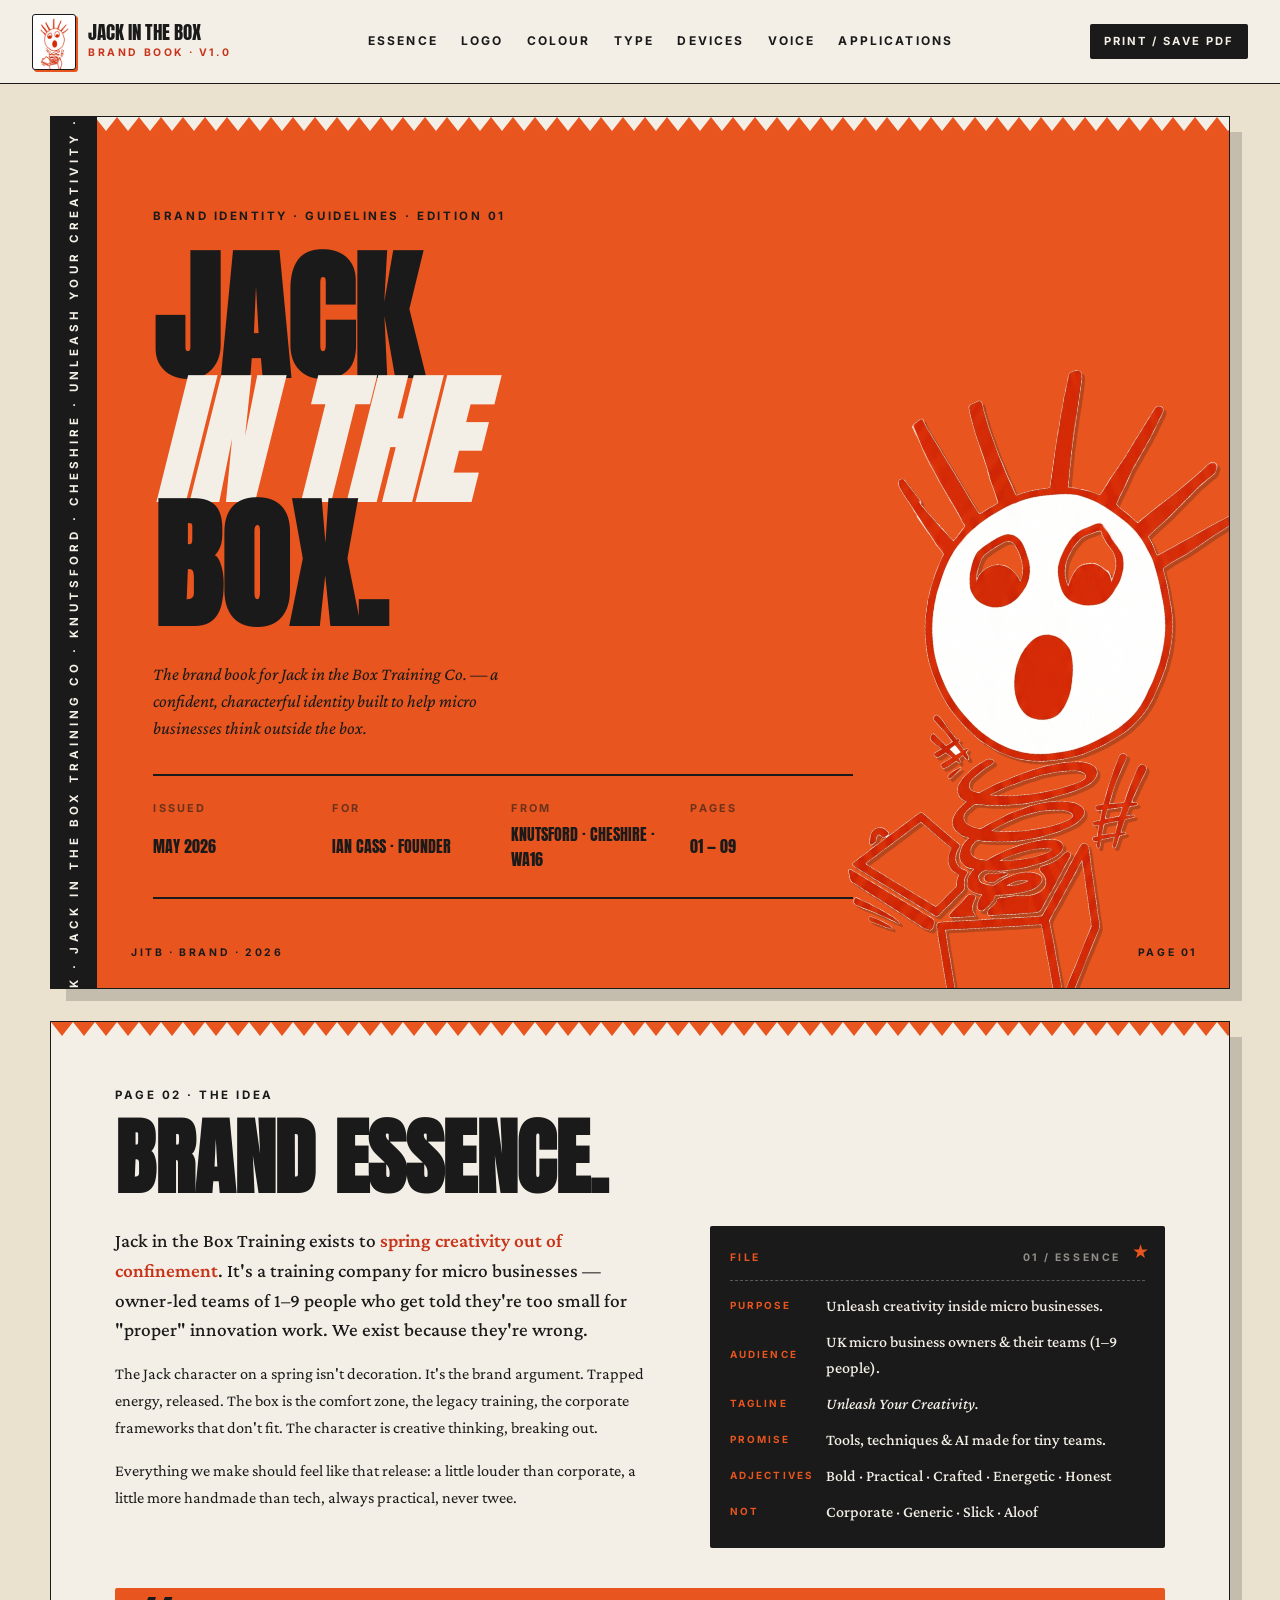
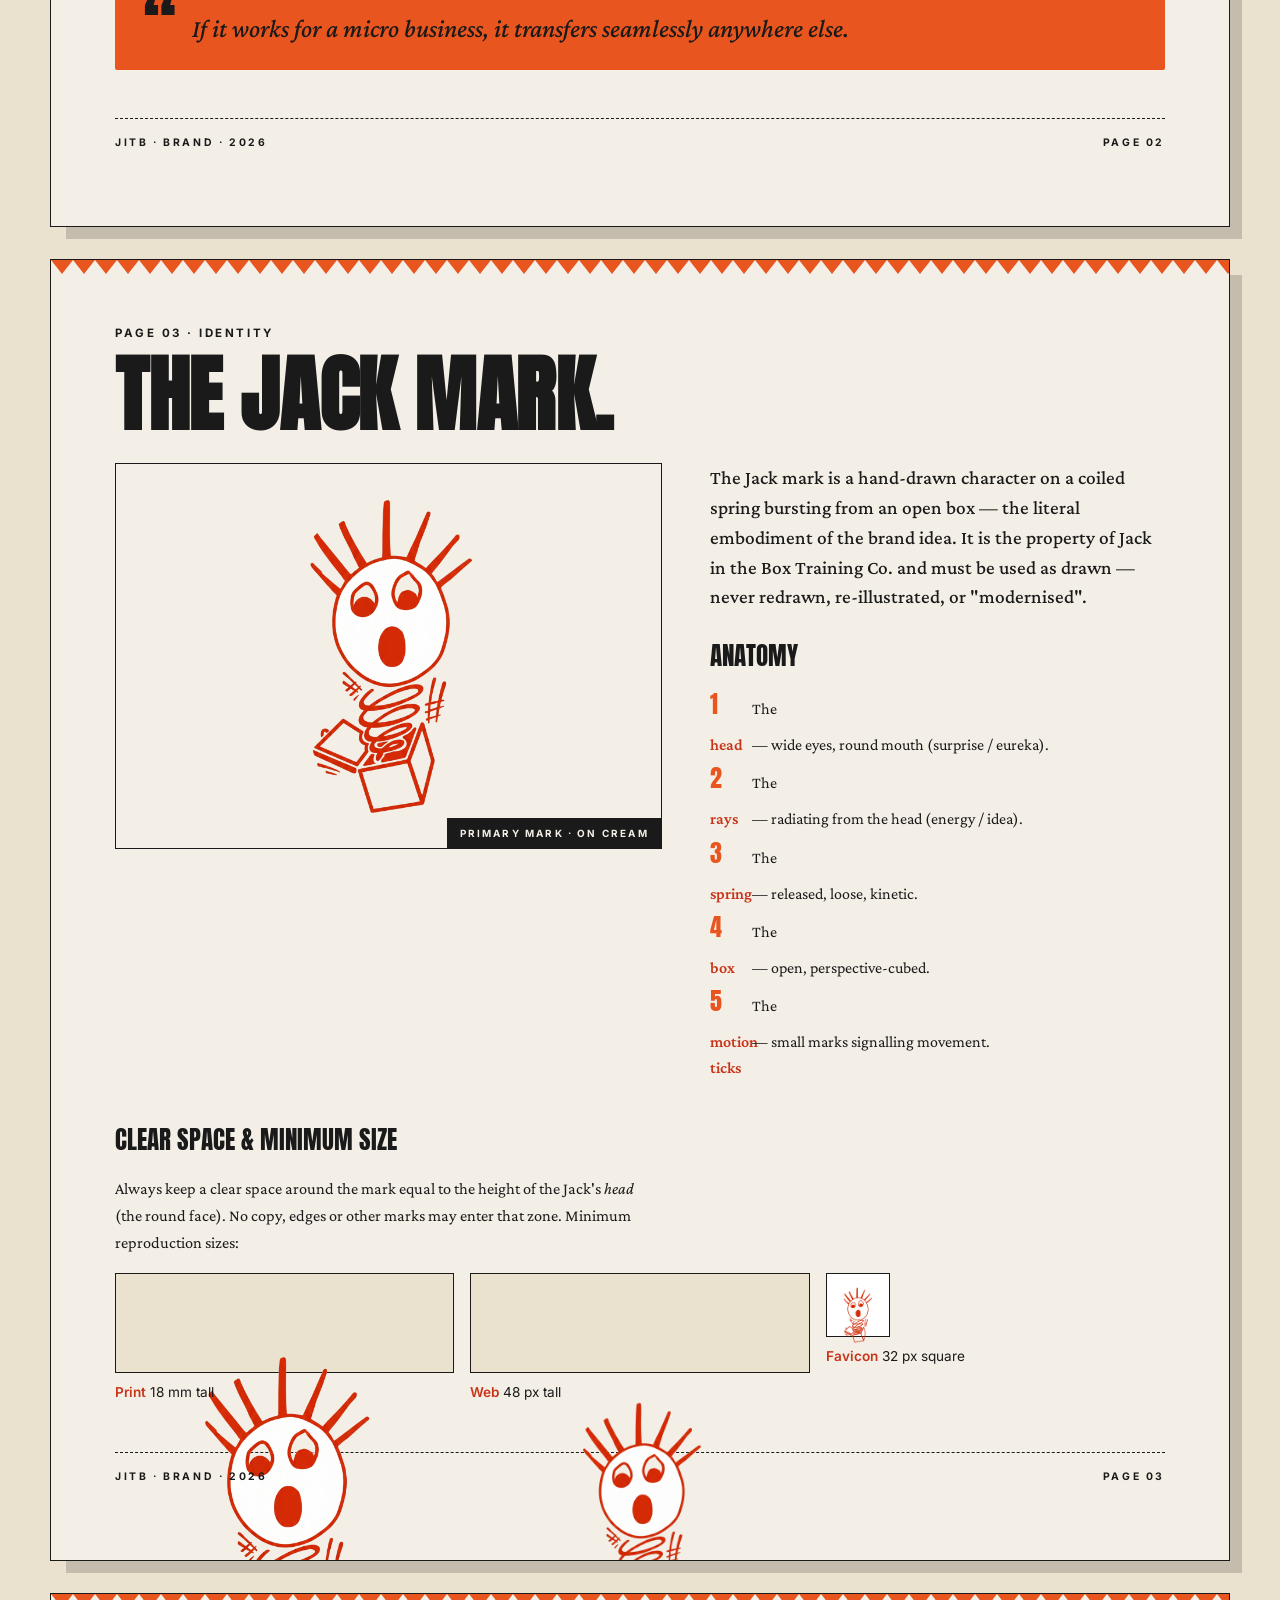
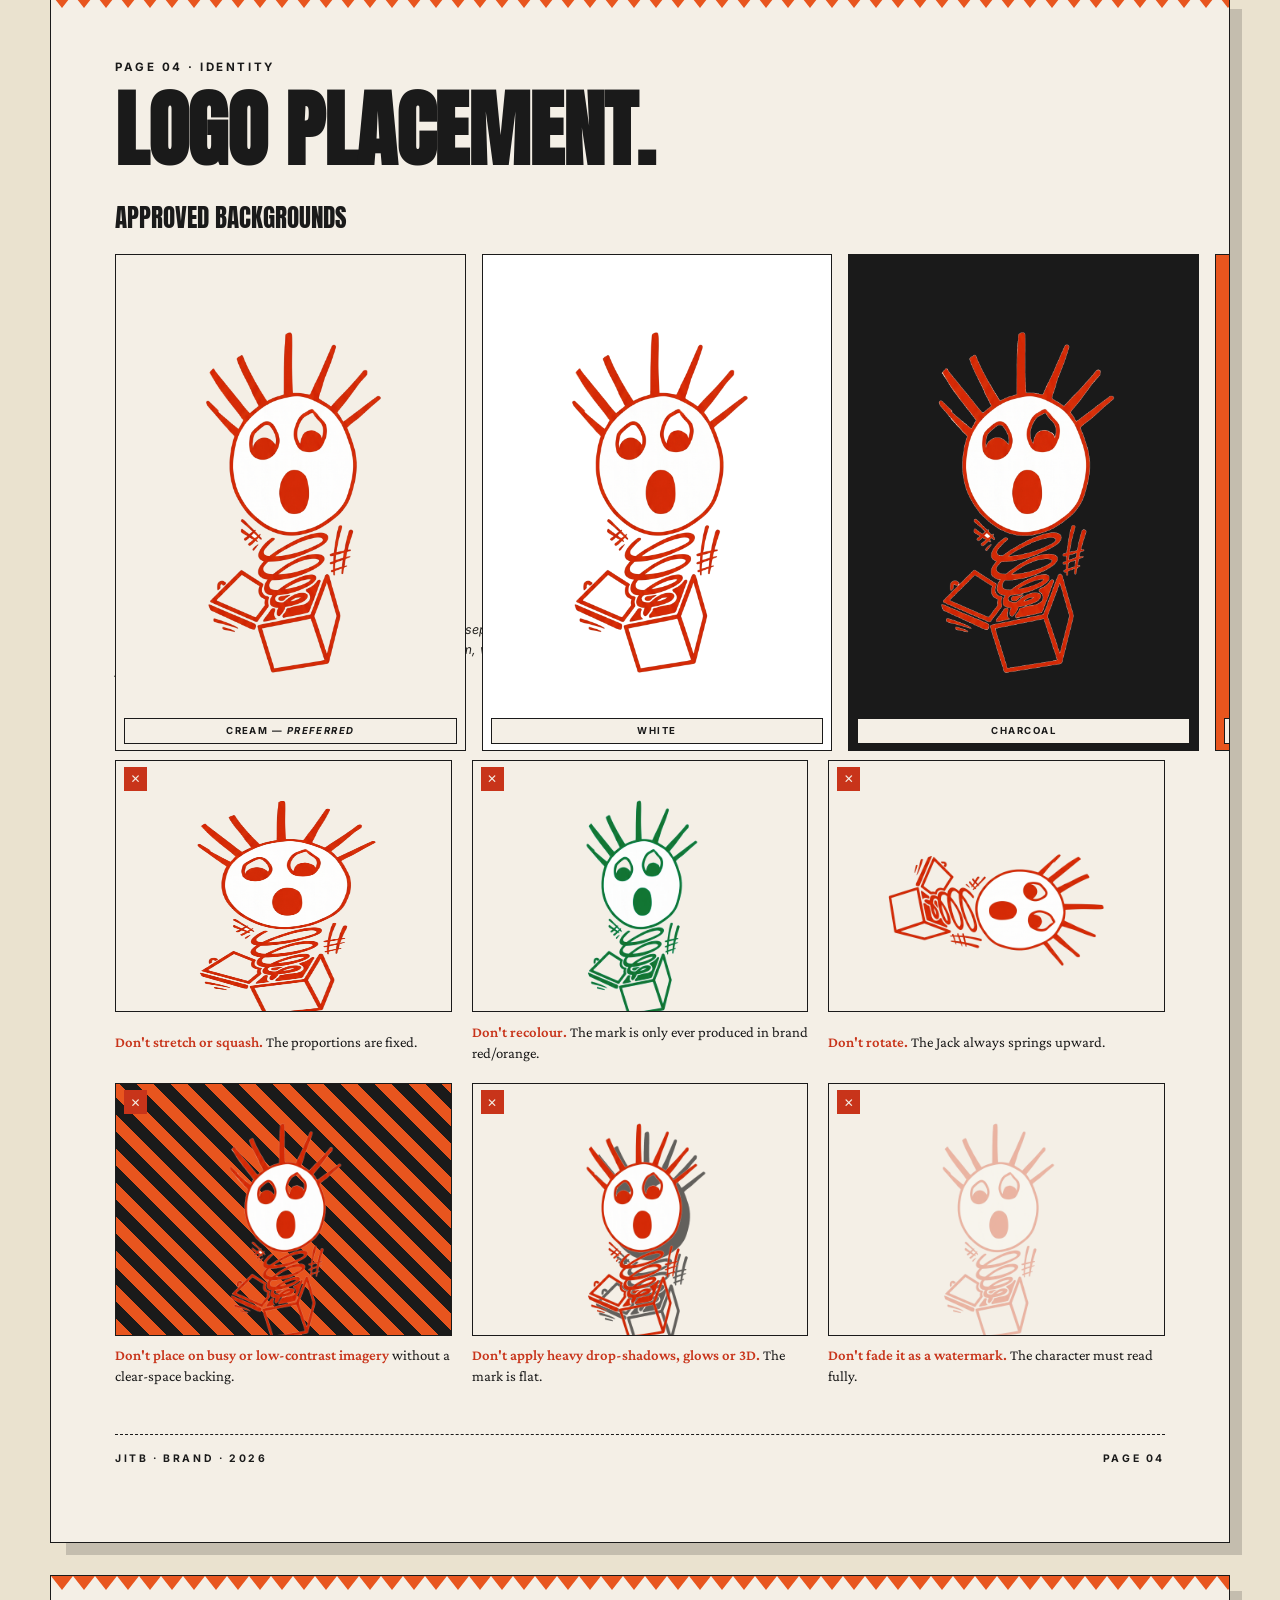
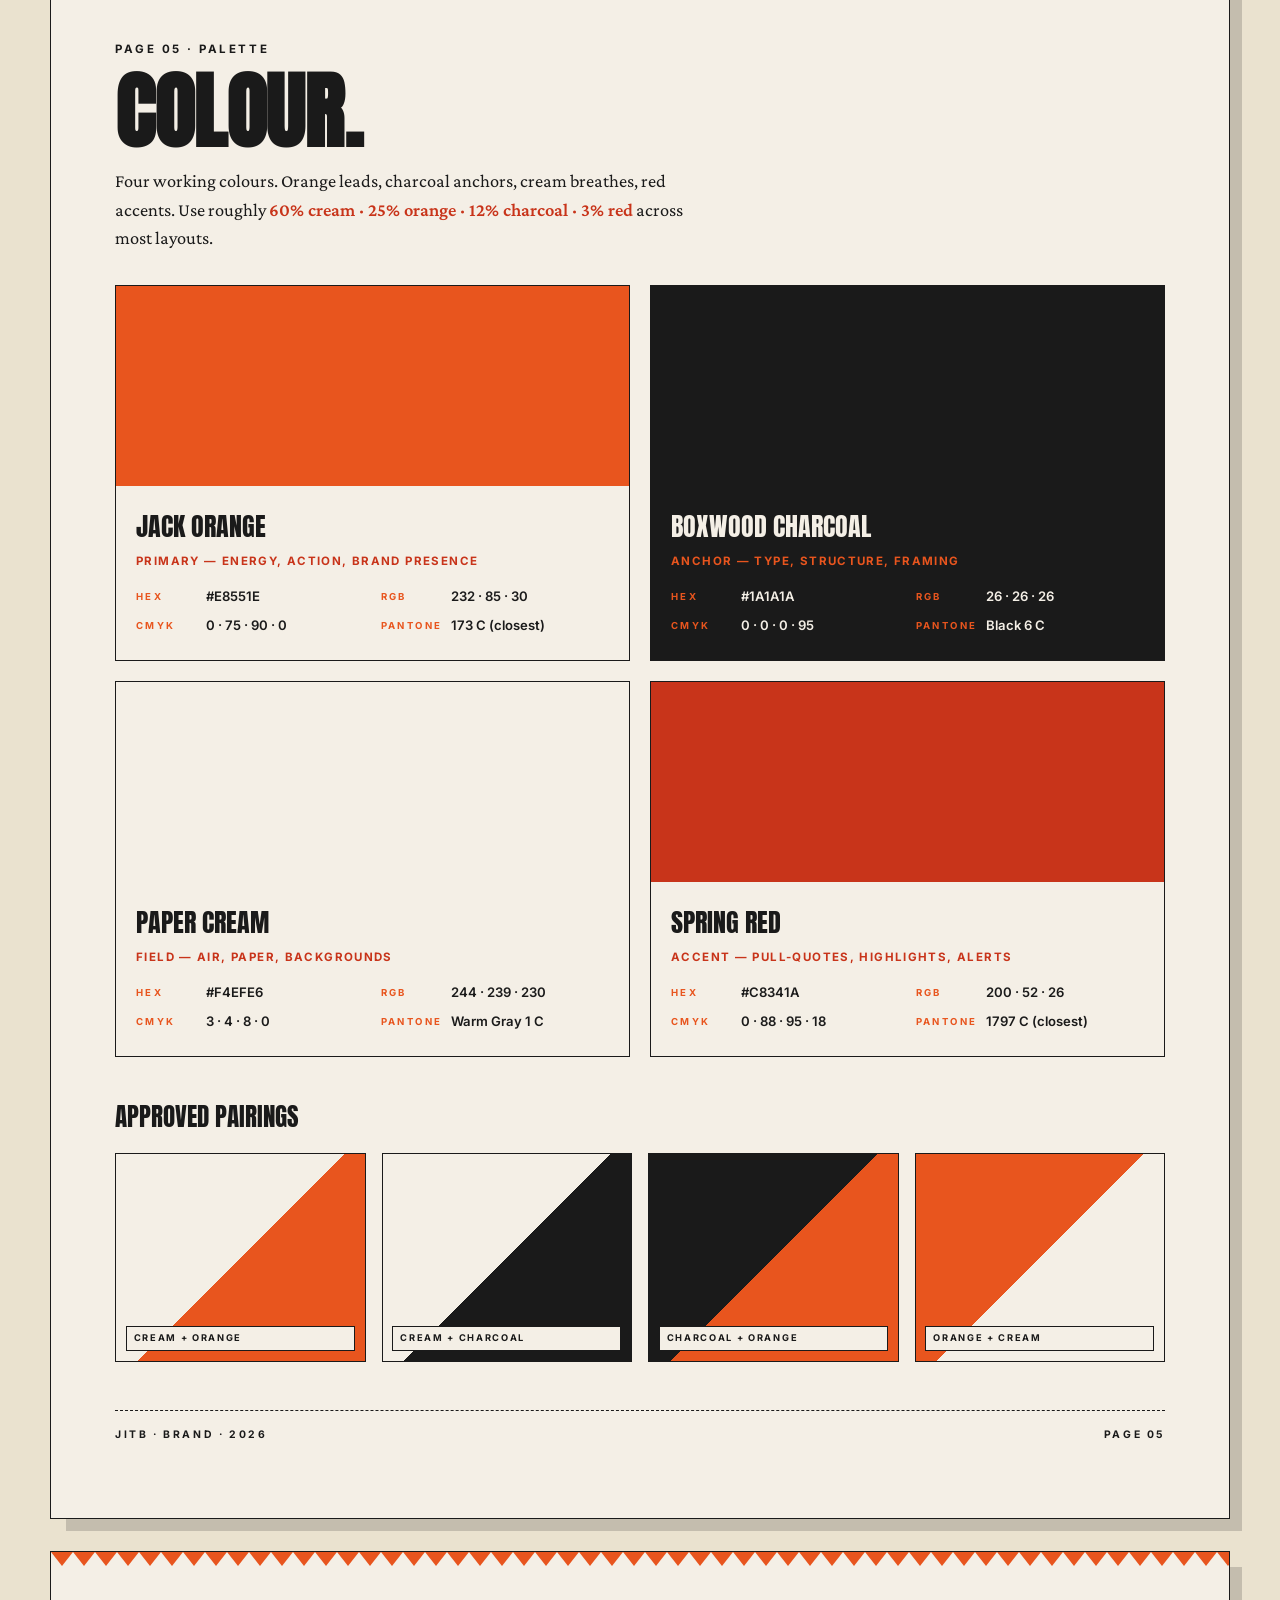
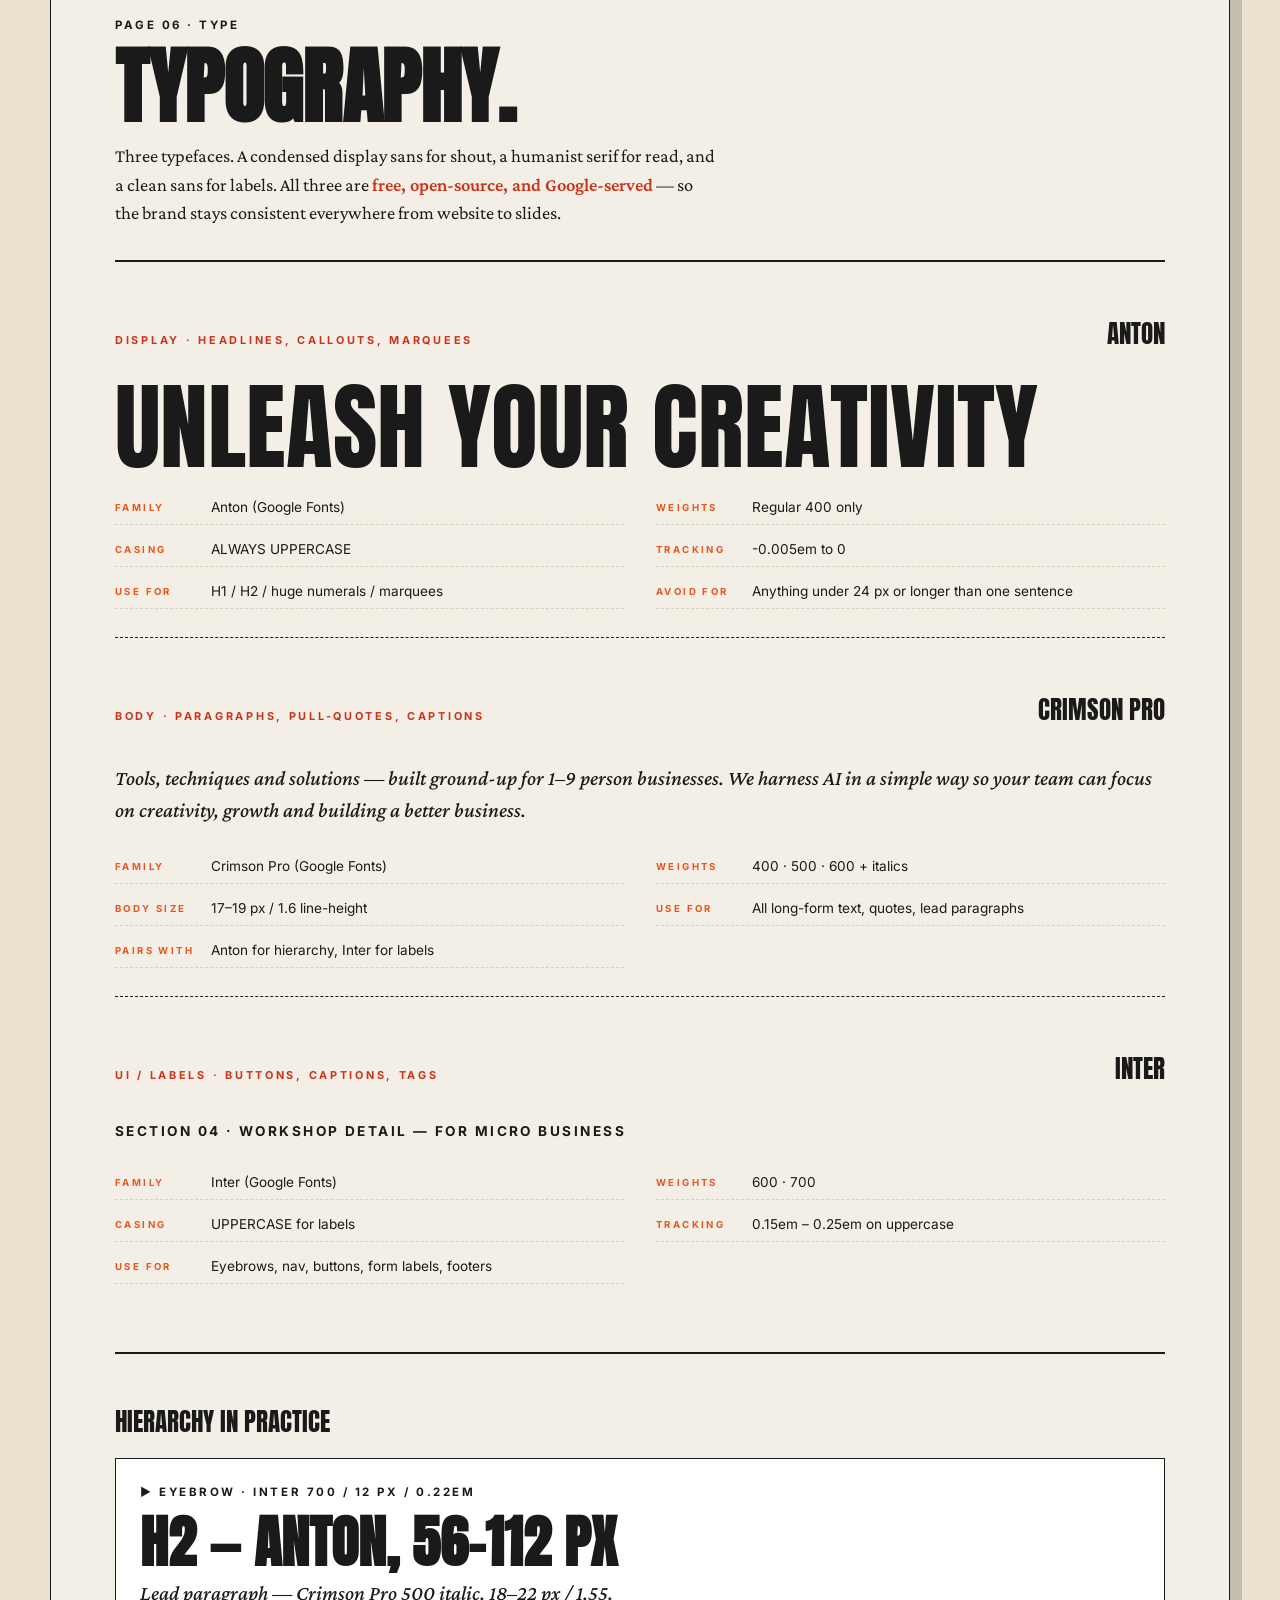
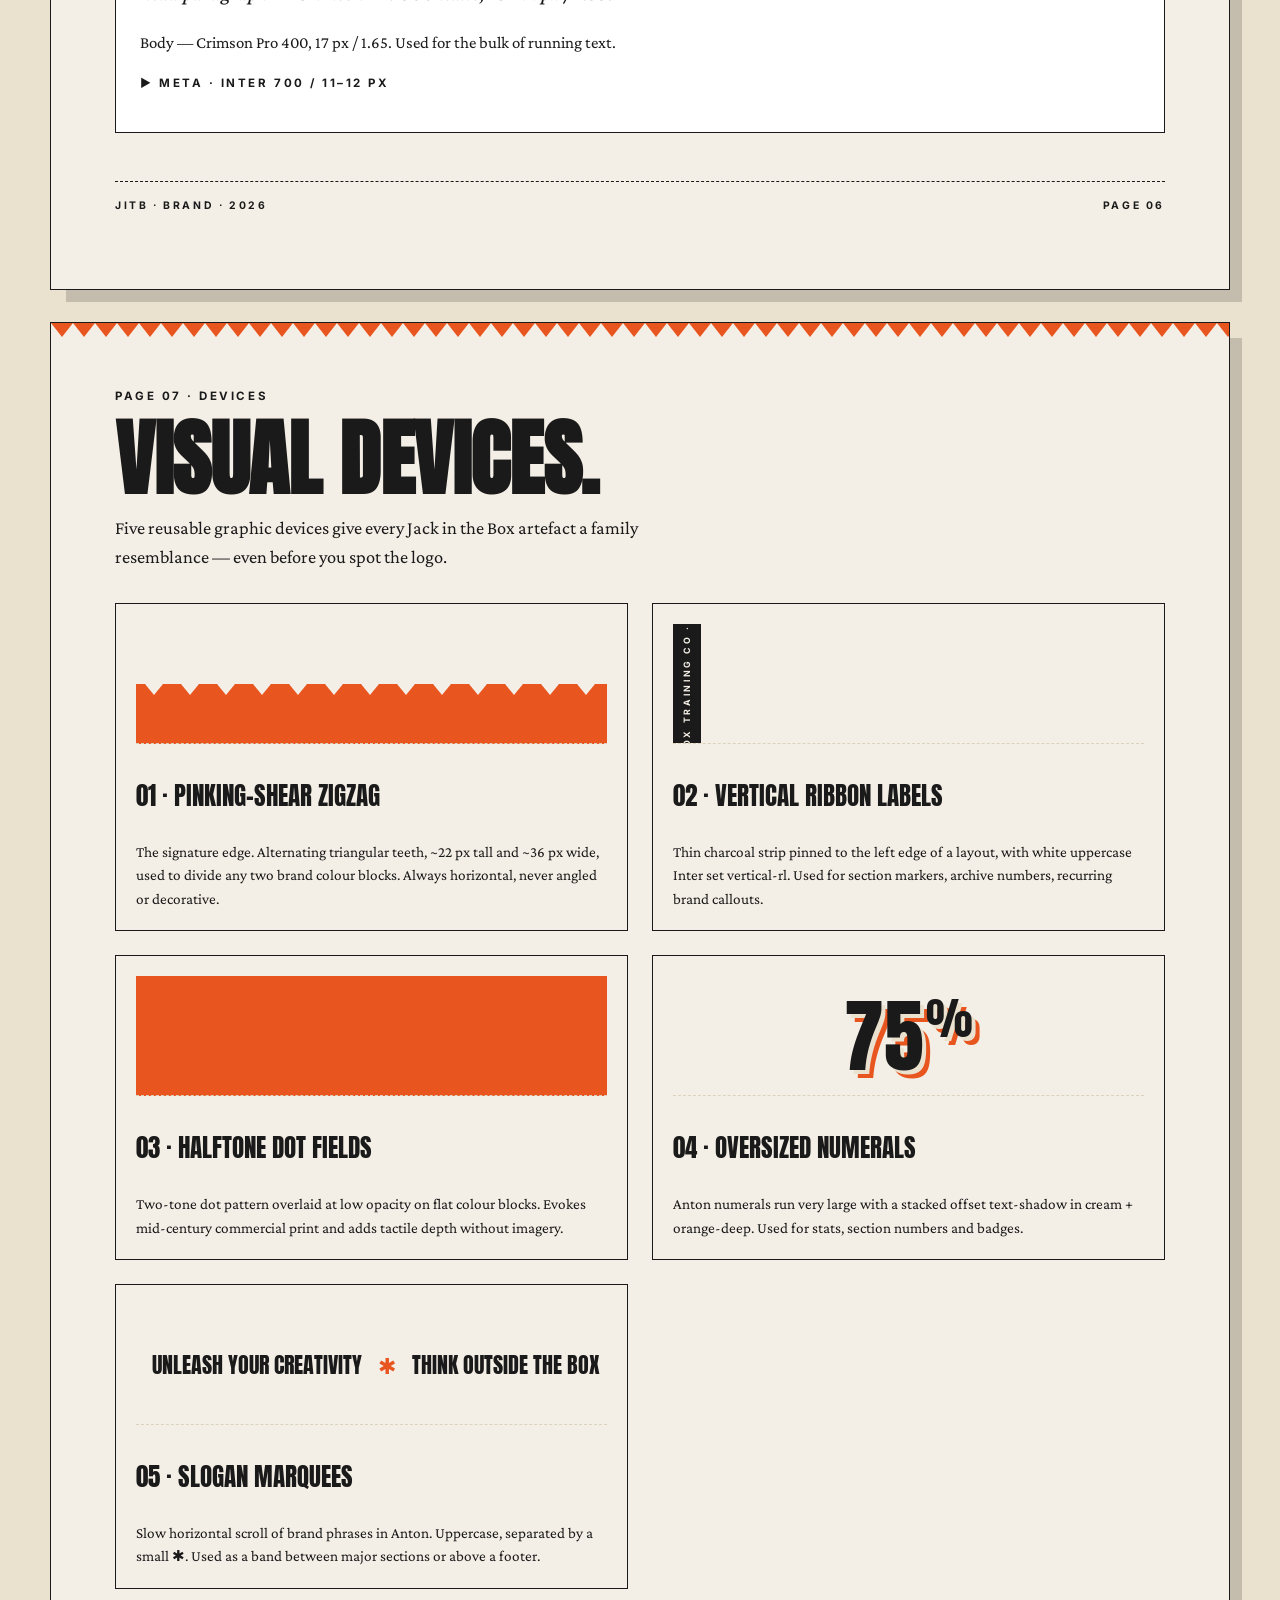
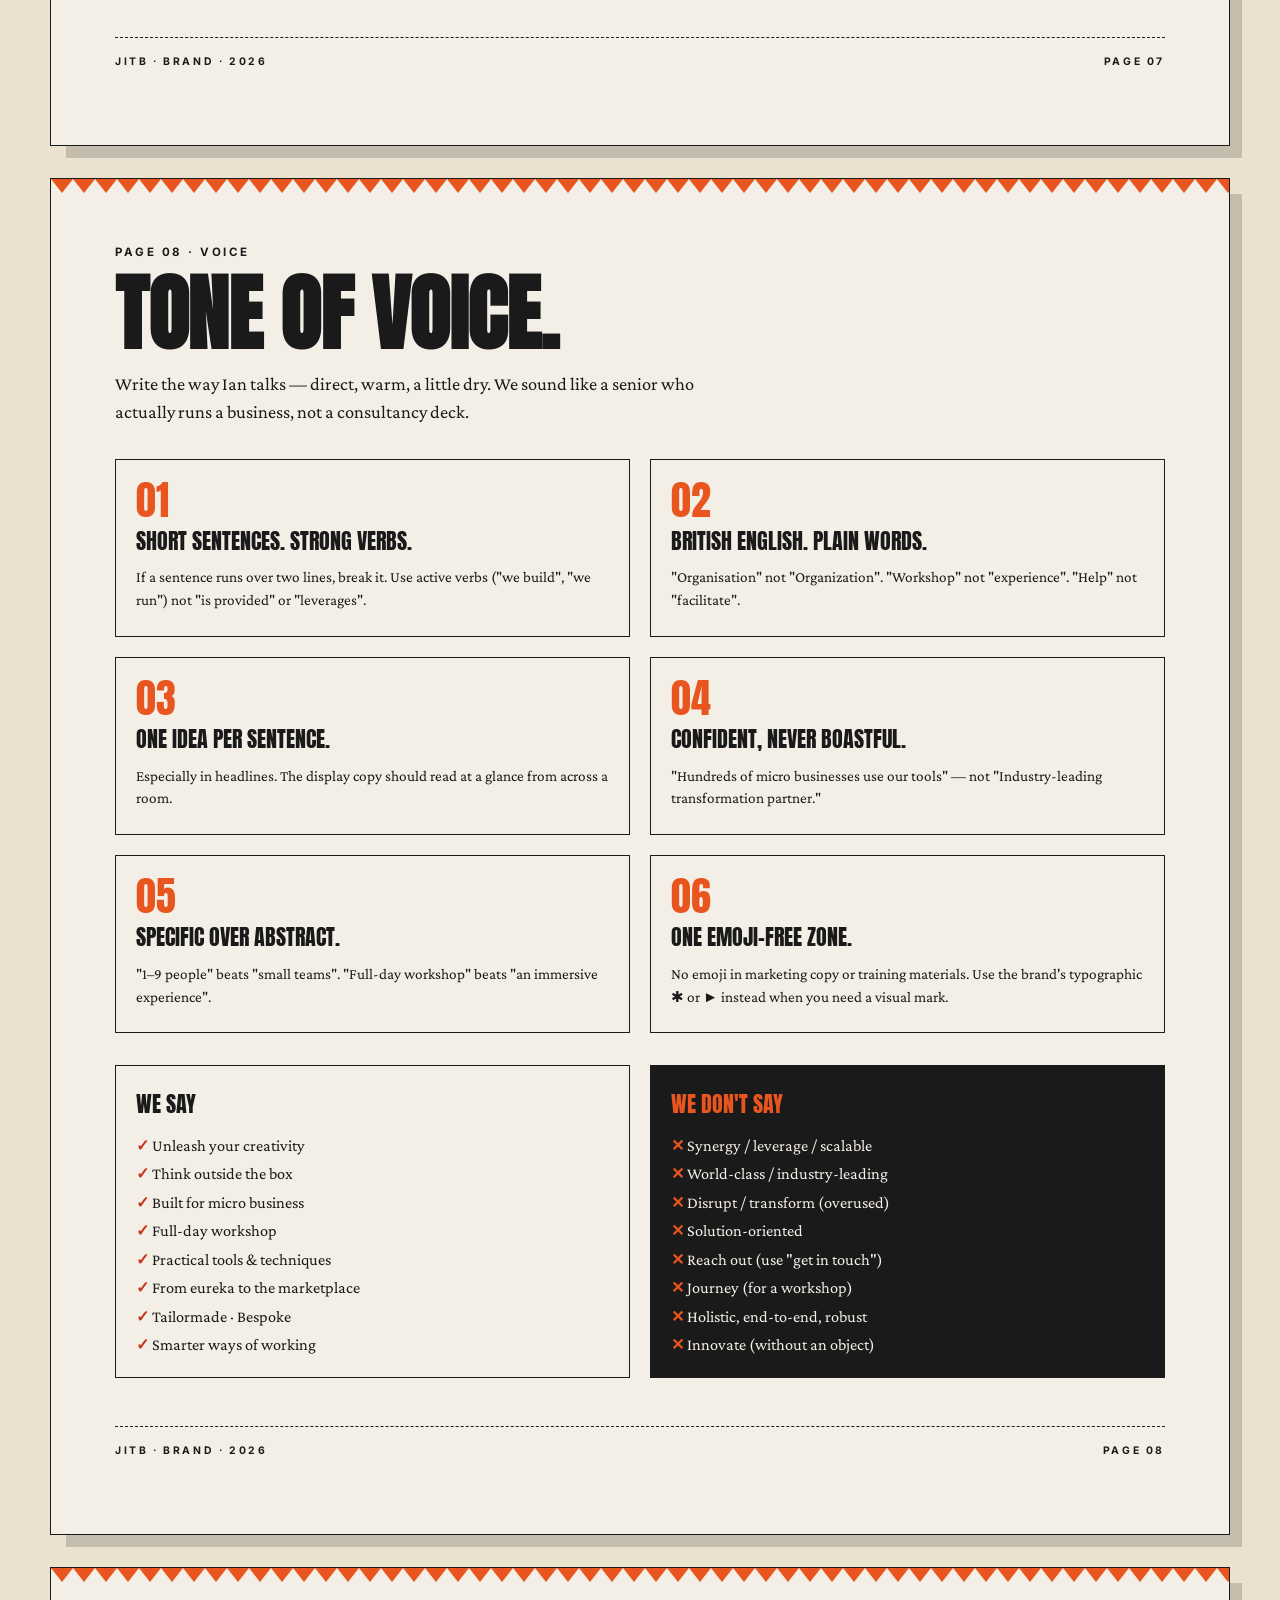
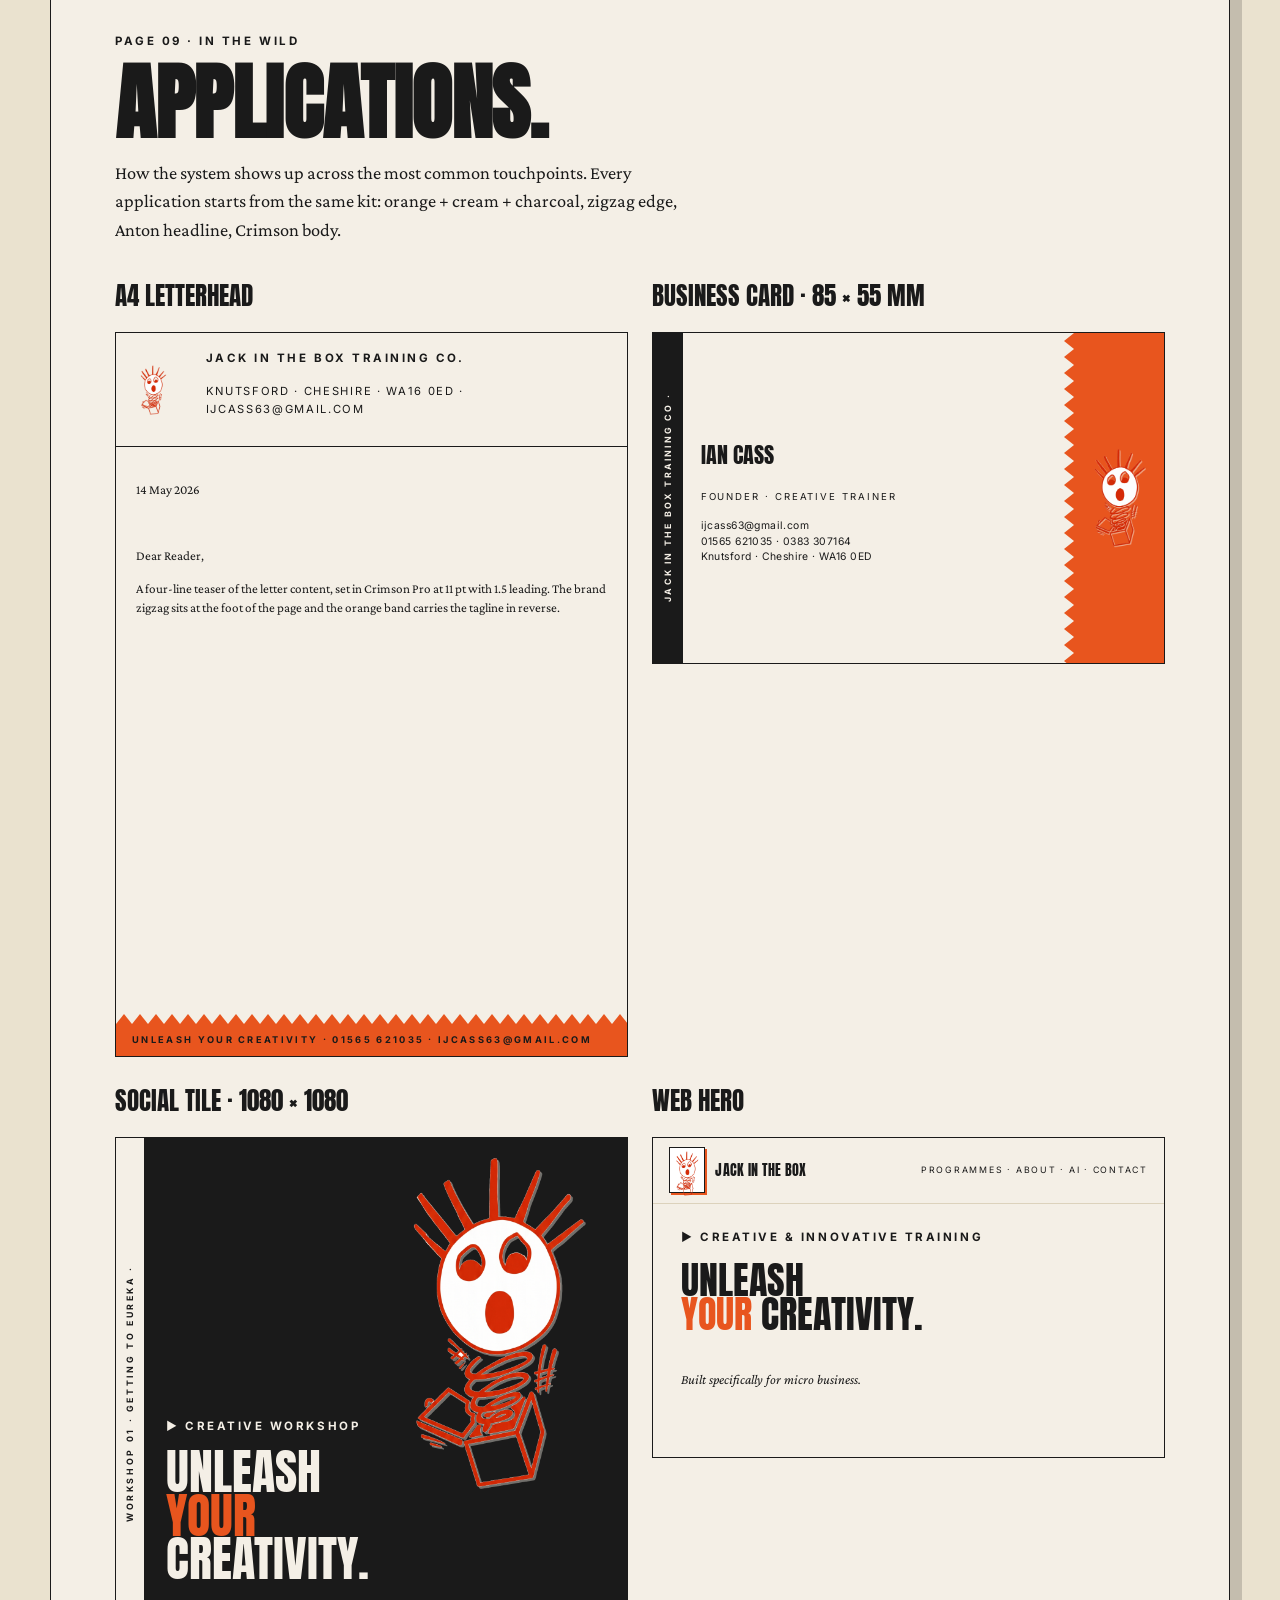
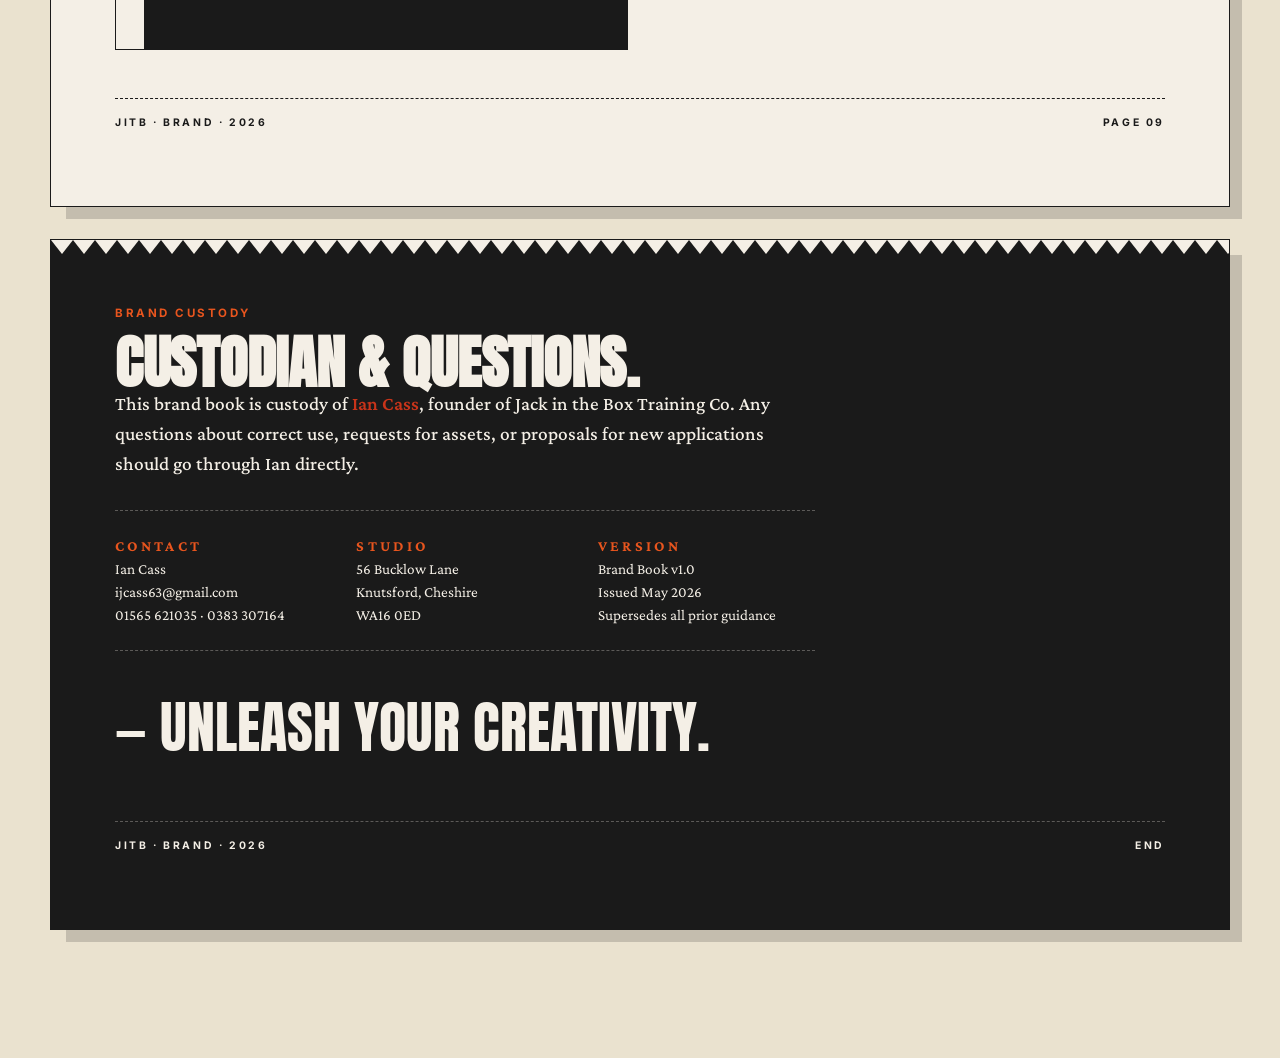
==== brand-book.html @ 30f013cd "Second push Bill's changes" ====
<!doctype html>
<html lang="en">
<head>
  <meta charset="utf-8" />
  <meta name="viewport" content="width=device-width, initial-scale=1" />
  <title>Jack in the Box Training Co — Brand Book</title>
  <meta name="description" content="The brand book for Jack in the Box Training Co. — identity, logo, colour, typography, voice and application." />

  <link rel="icon" type="image/png" href="logo.png" />
  <link rel="preconnect" href="https://fonts.googleapis.com" />
  <link rel="preconnect" href="https://fonts.gstatic.com" crossorigin />
  <link href="https://fonts.googleapis.com/css2?family=Anton&family=Crimson+Pro:ital,wght@0,400;0,500;0,600;1,400&family=Inter:wght@400;500;600;700&display=swap" rel="stylesheet" />

  <link rel="stylesheet" href="brand-book.css" />
</head>
<body>

<header class="bb-topbar">
  <a class="bb-topbar__brand" href="index.html" aria-label="Back to site">
    <span class="bb-topbar__mark"><img src="logo.png" alt="" /></span>
    <span>
      <span class="bb-topbar__line">Jack in the Box</span>
      <span class="bb-topbar__sub">Brand Book · v1.0</span>
    </span>
  </a>
  <nav class="bb-topbar__nav" aria-label="Sections">
    <a href="#essence">Essence</a>
    <a href="#logo">Logo</a>
    <a href="#colour">Colour</a>
    <a href="#type">Type</a>
    <a href="#devices">Devices</a>
    <a href="#voice">Voice</a>
    <a href="#apps">Applications</a>
  </nav>
  <button type="button" class="bb-topbar__print" onclick="window.print()">Print / Save PDF</button>
</header>

<main class="bb">

  <!-- ============================================================
       COVER
  ============================================================ -->
  <section class="bb-page bb-cover">
    <div class="bb-cover__ribbon" aria-hidden="true"><span>Brand Book · Jack in the Box Training Co · Knutsford · Cheshire · Unleash Your Creativity ·</span></div>

    <div class="bb-cover__inner">
      <p class="bb-eyebrow">Brand Identity · Guidelines · Edition 01</p>
      <h1 class="bb-display bb-display--mega">
        <span>Jack</span>
        <span class="ink-orange">In&nbsp;The</span>
        <span>Box.</span>
      </h1>
      <p class="bb-cover__sub">
        The brand book for Jack in the Box Training Co. —
        a confident, characterful identity built to help micro businesses think outside the box.
      </p>

      <ul class="bb-cover__facts">
        <li><span>Issued</span><strong>May 2026</strong></li>
        <li><span>For</span><strong>Ian Cass · Founder</strong></li>
        <li><span>From</span><strong>Knutsford · Cheshire · WA16</strong></li>
        <li><span>Pages</span><strong>01 — 09</strong></li>
      </ul>

      <div class="bb-cover__art" aria-hidden="true">
        <img src="logo.png" alt="" />
      </div>
    </div>

    <p class="bb-cover__footer">
      <span>JITB · BRAND · 2026</span>
      <span>Page 01</span>
    </p>
  </section>


  <!-- ============================================================
       1. BRAND ESSENCE
  ============================================================ -->
  <section class="bb-page" id="essence">
    <header class="bb-page__head">
      <p class="bb-eyebrow">Page 02 · The Idea</p>
      <h2 class="bb-display bb-display--xl">Brand essence.</h2>
    </header>

    <div class="bb-grid bb-grid--2">
      <div>
        <p class="bb-lede">
          Jack in the Box Training exists to <strong>spring creativity out of confinement</strong>.
          It's a training company for micro businesses — owner-led teams of 1–9 people who get told
          they're too small for "proper" innovation work. We exist because they're wrong.
        </p>

        <p class="bb-body">
          The Jack character on a spring isn't decoration. It's the brand argument. Trapped energy,
          released. The box is the comfort zone, the legacy training, the corporate frameworks that
          don't fit. The character is creative thinking, breaking out.
        </p>

        <p class="bb-body">
          Everything we make should feel like that release: a little louder than corporate, a little
          more handmade than tech, always practical, never twee.
        </p>
      </div>

      <aside class="bb-card">
        <header><span>FILE</span><span>01 / Essence</span></header>
        <dl class="bb-dl">
          <div><dt>Purpose</dt><dd>Unleash creativity inside micro businesses.</dd></div>
          <div><dt>Audience</dt><dd>UK micro business owners &amp; their teams (1–9 people).</dd></div>
          <div><dt>Tagline</dt><dd><em>Unleash Your Creativity.</em></dd></div>
          <div><dt>Promise</dt><dd>Tools, techniques &amp; AI made for tiny teams.</dd></div>
          <div><dt>Adjectives</dt><dd>Bold · Practical · Crafted · Energetic · Honest</dd></div>
          <div><dt>Not</dt><dd>Corporate · Generic · Slick · Aloof</dd></div>
        </dl>
      </aside>
    </div>

    <div class="bb-quotebar">
      <span class="bb-quotebar__mark">“</span>
      <p>If it works for a micro business, it transfers seamlessly anywhere else.</p>
    </div>

    <p class="bb-page__footer"><span>JITB · BRAND · 2026</span><span>Page 02</span></p>
  </section>


  <!-- ============================================================
       2. LOGO — anatomy
  ============================================================ -->
  <section class="bb-page" id="logo">
    <header class="bb-page__head">
      <p class="bb-eyebrow">Page 03 · Identity</p>
      <h2 class="bb-display bb-display--xl">The Jack mark.</h2>
    </header>

    <div class="bb-grid bb-grid--2">
      <figure class="bb-logo-frame bb-logo-frame--cream">
        <img src="logo.png" alt="Jack in the Box primary mark" />
        <figcaption>Primary mark · on cream</figcaption>
      </figure>

      <div>
        <p class="bb-lede">
          The Jack mark is a hand-drawn character on a coiled spring bursting from an open box —
          the literal embodiment of the brand idea. It is the property of Jack in the Box Training Co.
          and must be used as drawn — never redrawn, re-illustrated, or "modernised".
        </p>

        <h3 class="bb-h3">Anatomy</h3>
        <ol class="bb-anatomy">
          <li><span>1</span> The <strong>head</strong> — wide eyes, round mouth (surprise / eureka).</li>
          <li><span>2</span> The <strong>rays</strong> — radiating from the head (energy / idea).</li>
          <li><span>3</span> The <strong>spring</strong> — released, loose, kinetic.</li>
          <li><span>4</span> The <strong>box</strong> — open, perspective-cubed.</li>
          <li><span>5</span> The <strong>motion ticks</strong> — small marks signalling movement.</li>
        </ol>
      </div>
    </div>

    <div class="bb-clearspace">
      <h3 class="bb-h3">Clear space &amp; minimum size</h3>
      <p class="bb-body">
        Always keep a clear space around the mark equal to the height of the Jack's <em>head</em>
        (the round face). No copy, edges or other marks may enter that zone.
        Minimum reproduction sizes:
      </p>
      <ul class="bb-sizes">
        <li><div class="bb-sizes__sample bb-sizes__sample--print"><img src="logo.png" alt="" /></div><span><strong>Print</strong> 18&nbsp;mm tall</span></li>
        <li><div class="bb-sizes__sample bb-sizes__sample--web"><img src="logo.png" alt="" /></div><span><strong>Web</strong> 48&nbsp;px tall</span></li>
        <li><div class="bb-sizes__sample bb-sizes__sample--badge"><img src="logo.png" alt="" /></div><span><strong>Favicon</strong> 32&nbsp;px square</span></li>
      </ul>
    </div>

    <p class="bb-page__footer"><span>JITB · BRAND · 2026</span><span>Page 03</span></p>
  </section>


  <!-- ============================================================
       3. LOGO — backgrounds + do/don't
  ============================================================ -->
  <section class="bb-page" id="logo-do">
    <header class="bb-page__head">
      <p class="bb-eyebrow">Page 04 · Identity</p>
      <h2 class="bb-display bb-display--xl">Logo placement.</h2>
    </header>

    <h3 class="bb-h3">Approved backgrounds</h3>
    <ul class="bb-bg-grid">
      <li class="bb-bg-tile" style="--bg:var(--cream)"><img src="logo.png" alt=""><span>Cream — <em>preferred</em></span></li>
      <li class="bb-bg-tile" style="--bg:var(--white)"><img src="logo.png" alt=""><span>White</span></li>
      <li class="bb-bg-tile" style="--bg:var(--charcoal)"><img src="logo.png" alt=""><span>Charcoal</span></li>
      <li class="bb-bg-tile" style="--bg:var(--orange)"><img src="logo.png" alt=""><span>Orange — use sparingly*</span></li>
    </ul>
    <p class="bb-footnote">
      * On orange backgrounds the head's white fill provides separation, but contrast on the rays
      and spring is reduced. Prefer cream, white or charcoal for primary placements.
    </p>

    <h3 class="bb-h3">Do not</h3>
    <ul class="bb-dont-grid">
      <li class="bb-dont">
        <div class="bb-dont__sample"><img src="logo.png" alt="" style="transform: scaleX(1.6)"></div>
        <p><strong>Don't stretch or squash.</strong> The proportions are fixed.</p>
      </li>
      <li class="bb-dont">
        <div class="bb-dont__sample"><img src="logo.png" alt="" style="filter:hue-rotate(140deg) saturate(.8)"></div>
        <p><strong>Don't recolour.</strong> The mark is only ever produced in brand red/orange.</p>
      </li>
      <li class="bb-dont">
        <div class="bb-dont__sample"><img src="logo.png" alt="" style="transform: rotate(90deg)"></div>
        <p><strong>Don't rotate.</strong> The Jack always springs upward.</p>
      </li>
      <li class="bb-dont">
        <div class="bb-dont__sample bb-dont__sample--busy"><img src="logo.png" alt=""></div>
        <p><strong>Don't place on busy or low-contrast imagery</strong> without a clear-space backing.</p>
      </li>
      <li class="bb-dont">
        <div class="bb-dont__sample"><img src="logo.png" alt="" style="filter:drop-shadow(8px 8px 0 rgba(0,0,0,.6))"></div>
        <p><strong>Don't apply heavy drop-shadows, glows or 3D.</strong> The mark is flat.</p>
      </li>
      <li class="bb-dont">
        <div class="bb-dont__sample"><img src="logo.png" alt="" style="opacity:.3"></div>
        <p><strong>Don't fade it as a watermark.</strong> The character must read fully.</p>
      </li>
    </ul>

    <p class="bb-page__footer"><span>JITB · BRAND · 2026</span><span>Page 04</span></p>
  </section>


  <!-- ============================================================
       4. COLOUR
  ============================================================ -->
  <section class="bb-page" id="colour">
    <header class="bb-page__head">
      <p class="bb-eyebrow">Page 05 · Palette</p>
      <h2 class="bb-display bb-display--xl">Colour.</h2>
      <p class="bb-page__intro">
        Four working colours. Orange leads, charcoal anchors, cream breathes, red accents.
        Use roughly <strong>60% cream · 25% orange · 12% charcoal · 3% red</strong> across most layouts.
      </p>
    </header>

    <ul class="bb-swatches">
      <li class="bb-swatch" style="--c:#E8551E">
        <div class="bb-swatch__chip"></div>
        <div class="bb-swatch__meta">
          <h3>Jack Orange</h3>
          <p class="bb-swatch__role">Primary — energy, action, brand presence</p>
          <dl>
            <div><dt>HEX</dt><dd>#E8551E</dd></div>
            <div><dt>RGB</dt><dd>232 · 85 · 30</dd></div>
            <div><dt>CMYK</dt><dd>0 · 75 · 90 · 0</dd></div>
            <div><dt>Pantone</dt><dd>173 C (closest)</dd></div>
          </dl>
        </div>
      </li>

      <li class="bb-swatch" style="--c:#1A1A1A">
        <div class="bb-swatch__chip"></div>
        <div class="bb-swatch__meta bb-swatch__meta--dark">
          <h3>Boxwood Charcoal</h3>
          <p class="bb-swatch__role">Anchor — type, structure, framing</p>
          <dl>
            <div><dt>HEX</dt><dd>#1A1A1A</dd></div>
            <div><dt>RGB</dt><dd>26 · 26 · 26</dd></div>
            <div><dt>CMYK</dt><dd>0 · 0 · 0 · 95</dd></div>
            <div><dt>Pantone</dt><dd>Black 6 C</dd></div>
          </dl>
        </div>
      </li>

      <li class="bb-swatch" style="--c:#F4EFE6">
        <div class="bb-swatch__chip"></div>
        <div class="bb-swatch__meta">
          <h3>Paper Cream</h3>
          <p class="bb-swatch__role">Field — air, paper, backgrounds</p>
          <dl>
            <div><dt>HEX</dt><dd>#F4EFE6</dd></div>
            <div><dt>RGB</dt><dd>244 · 239 · 230</dd></div>
            <div><dt>CMYK</dt><dd>3 · 4 · 8 · 0</dd></div>
            <div><dt>Pantone</dt><dd>Warm Gray 1 C</dd></div>
          </dl>
        </div>
      </li>

      <li class="bb-swatch" style="--c:#C8341A">
        <div class="bb-swatch__chip"></div>
        <div class="bb-swatch__meta">
          <h3>Spring Red</h3>
          <p class="bb-swatch__role">Accent — pull-quotes, highlights, alerts</p>
          <dl>
            <div><dt>HEX</dt><dd>#C8341A</dd></div>
            <div><dt>RGB</dt><dd>200 · 52 · 26</dd></div>
            <div><dt>CMYK</dt><dd>0 · 88 · 95 · 18</dd></div>
            <div><dt>Pantone</dt><dd>1797 C (closest)</dd></div>
          </dl>
        </div>
      </li>
    </ul>

    <div class="bb-pairings">
      <h3 class="bb-h3">Approved pairings</h3>
      <div class="bb-pairings__grid">
        <div class="bb-pair" style="--a:var(--cream);--b:var(--orange)"><span>Cream + Orange</span></div>
        <div class="bb-pair" style="--a:var(--cream);--b:var(--charcoal)"><span>Cream + Charcoal</span></div>
        <div class="bb-pair" style="--a:var(--charcoal);--b:var(--orange)"><span>Charcoal + Orange</span></div>
        <div class="bb-pair" style="--a:var(--orange);--b:var(--cream)"><span>Orange + Cream</span></div>
      </div>
    </div>

    <p class="bb-page__footer"><span>JITB · BRAND · 2026</span><span>Page 05</span></p>
  </section>


  <!-- ============================================================
       5. TYPOGRAPHY
  ============================================================ -->
  <section class="bb-page" id="type">
    <header class="bb-page__head">
      <p class="bb-eyebrow">Page 06 · Type</p>
      <h2 class="bb-display bb-display--xl">Typography.</h2>
      <p class="bb-page__intro">
        Three typefaces. A condensed display sans for shout, a humanist serif for read, and a clean
        sans for labels. All three are <strong>free, open-source, and Google-served</strong> — so
        the brand stays consistent everywhere from website to slides.
      </p>
    </header>

    <article class="bb-typeblock">
      <header>
        <p class="bb-typeblock__role">Display · headlines, callouts, marquees</p>
        <h3 class="bb-h3">Anton</h3>
      </header>
      <p class="bb-typeblock__sample bb-display" style="font-size:6rem;line-height:.85;letter-spacing:0">UNLEASH YOUR&nbsp;CREATIVITY</p>
      <dl class="bb-typeblock__specs">
        <div><dt>Family</dt><dd>Anton (Google Fonts)</dd></div>
        <div><dt>Weights</dt><dd>Regular 400 only</dd></div>
        <div><dt>Casing</dt><dd>ALWAYS UPPERCASE</dd></div>
        <div><dt>Tracking</dt><dd>-0.005em to 0</dd></div>
        <div><dt>Use for</dt><dd>H1 / H2 / huge numerals / marquees</dd></div>
        <div><dt>Avoid for</dt><dd>Anything under 24 px or longer than one sentence</dd></div>
      </dl>
    </article>

    <article class="bb-typeblock bb-typeblock--alt">
      <header>
        <p class="bb-typeblock__role">Body · paragraphs, pull-quotes, captions</p>
        <h3 class="bb-h3">Crimson Pro</h3>
      </header>
      <p class="bb-typeblock__sample bb-typeblock__sample--serif">
        Tools, techniques and solutions — built ground-up for 1–9 person businesses.
        We harness AI in a simple way so your team can focus on creativity, growth
        and building a better business.
      </p>
      <dl class="bb-typeblock__specs">
        <div><dt>Family</dt><dd>Crimson Pro (Google Fonts)</dd></div>
        <div><dt>Weights</dt><dd>400 · 500 · 600 + italics</dd></div>
        <div><dt>Body size</dt><dd>17–19 px / 1.6 line-height</dd></div>
        <div><dt>Use for</dt><dd>All long-form text, quotes, lead paragraphs</dd></div>
        <div><dt>Pairs with</dt><dd>Anton for hierarchy, Inter for labels</dd></div>
      </dl>
    </article>

    <article class="bb-typeblock">
      <header>
        <p class="bb-typeblock__role">UI / Labels · buttons, captions, tags</p>
        <h3 class="bb-h3">Inter</h3>
      </header>
      <p class="bb-typeblock__sample bb-typeblock__sample--ui">SECTION 04 · WORKSHOP DETAIL — FOR MICRO BUSINESS</p>
      <dl class="bb-typeblock__specs">
        <div><dt>Family</dt><dd>Inter (Google Fonts)</dd></div>
        <div><dt>Weights</dt><dd>600 · 700</dd></div>
        <div><dt>Casing</dt><dd>UPPERCASE for labels</dd></div>
        <div><dt>Tracking</dt><dd>0.15em – 0.25em on uppercase</dd></div>
        <div><dt>Use for</dt><dd>Eyebrows, nav, buttons, form labels, footers</dd></div>
      </dl>
    </article>

    <div class="bb-hierarchy">
      <h3 class="bb-h3">Hierarchy in practice</h3>
      <div class="bb-hierarchy__sample">
        <p class="bb-eyebrow">► EYEBROW · INTER 700 / 12 PX / 0.22EM</p>
        <h4 class="bb-display" style="font-size:3.5rem;line-height:.9;letter-spacing:0">H2 — Anton, 56–112 px</h4>
        <p class="bb-typeblock__sample--serif" style="font-size:1.3rem;line-height:1.5;margin-top:.6rem">Lead paragraph — Crimson Pro 500 italic, 18–22 px / 1.55.</p>
        <p style="font-family:var(--font-body);font-size:1.05rem;line-height:1.65;margin-top:.6rem">Body — Crimson Pro 400, 17 px / 1.65. Used for the bulk of running text.</p>
        <p class="bb-eyebrow" style="margin-top:1rem">► META · INTER 700 / 11–12 PX</p>
      </div>
    </div>

    <p class="bb-page__footer"><span>JITB · BRAND · 2026</span><span>Page 06</span></p>
  </section>


  <!-- ============================================================
       6. VISUAL DEVICES
  ============================================================ -->
  <section class="bb-page" id="devices">
    <header class="bb-page__head">
      <p class="bb-eyebrow">Page 07 · Devices</p>
      <h2 class="bb-display bb-display--xl">Visual devices.</h2>
      <p class="bb-page__intro">
        Five reusable graphic devices give every Jack in the Box artefact a family resemblance —
        even before you spot the logo.
      </p>
    </header>

    <div class="bb-devices">
      <article class="bb-device">
        <div class="bb-device__sample bb-device__sample--zig">
          <div class="bb-device__sample-top"></div>
          <div class="bb-device__sample-bot"></div>
        </div>
        <h3 class="bb-h3">01 · Pinking-shear zigzag</h3>
        <p>The signature edge. Alternating triangular teeth, ~22&nbsp;px tall and ~36&nbsp;px wide, used to divide any two brand colour blocks. Always horizontal, never angled or decorative.</p>
      </article>

      <article class="bb-device">
        <div class="bb-device__sample bb-device__sample--ribbon">
          <div class="bb-ribbon-demo"><span>JACK IN THE BOX TRAINING CO ·</span></div>
        </div>
        <h3 class="bb-h3">02 · Vertical ribbon labels</h3>
        <p>Thin charcoal strip pinned to the left edge of a layout, with white uppercase Inter set vertical-rl. Used for section markers, archive numbers, recurring brand callouts.</p>
      </article>

      <article class="bb-device">
        <div class="bb-device__sample bb-device__sample--halftone"></div>
        <h3 class="bb-h3">03 · Halftone dot fields</h3>
        <p>Two-tone dot pattern overlaid at low opacity on flat colour blocks. Evokes mid-century commercial print and adds tactile depth without imagery.</p>
      </article>

      <article class="bb-device">
        <div class="bb-device__sample bb-device__sample--num">
          <span>75<small>%</small></span>
        </div>
        <h3 class="bb-h3">04 · Oversized numerals</h3>
        <p>Anton numerals run very large with a stacked offset text-shadow in cream + orange-deep. Used for stats, section numbers and badges.</p>
      </article>

      <article class="bb-device">
        <div class="bb-device__sample bb-device__sample--marquee">
          <div class="bb-marquee-demo">
            <span>Unleash your creativity</span><span>✱</span>
            <span>Think outside the box</span><span>✱</span>
            <span>Built for micro business</span><span>✱</span>
          </div>
        </div>
        <h3 class="bb-h3">05 · Slogan marquees</h3>
        <p>Slow horizontal scroll of brand phrases in Anton. Uppercase, separated by a small ✱. Used as a band between major sections or above a footer.</p>
      </article>
    </div>

    <p class="bb-page__footer"><span>JITB · BRAND · 2026</span><span>Page 07</span></p>
  </section>


  <!-- ============================================================
       7. TONE OF VOICE
  ============================================================ -->
  <section class="bb-page" id="voice">
    <header class="bb-page__head">
      <p class="bb-eyebrow">Page 08 · Voice</p>
      <h2 class="bb-display bb-display--xl">Tone of voice.</h2>
      <p class="bb-page__intro">
        Write the way Ian talks — direct, warm, a little dry. We sound like a senior who actually
        runs a business, not a consultancy deck.
      </p>
    </header>

    <ul class="bb-voice-rules">
      <li>
        <span class="bb-voice-no">01</span>
        <h3>Short sentences. Strong verbs.</h3>
        <p>If a sentence runs over two lines, break it. Use active verbs ("we build", "we run") not "is provided" or "leverages".</p>
      </li>
      <li>
        <span class="bb-voice-no">02</span>
        <h3>British English. Plain words.</h3>
        <p>"Organisation" not "Organization". "Workshop" not "experience". "Help" not "facilitate".</p>
      </li>
      <li>
        <span class="bb-voice-no">03</span>
        <h3>One idea per sentence.</h3>
        <p>Especially in headlines. The display copy should read at a glance from across a room.</p>
      </li>
      <li>
        <span class="bb-voice-no">04</span>
        <h3>Confident, never boastful.</h3>
        <p>"Hundreds of micro businesses use our tools" — not "Industry-leading transformation partner."</p>
      </li>
      <li>
        <span class="bb-voice-no">05</span>
        <h3>Specific over abstract.</h3>
        <p>"1–9 people" beats "small teams". "Full-day workshop" beats "an immersive experience".</p>
      </li>
      <li>
        <span class="bb-voice-no">06</span>
        <h3>One emoji-free zone.</h3>
        <p>No emoji in marketing copy or training materials. Use the brand's typographic ✱ or ► instead when you need a visual mark.</p>
      </li>
    </ul>

    <div class="bb-words">
      <div class="bb-words__col bb-words__col--yes">
        <h3>We say</h3>
        <ul>
          <li>Unleash your creativity</li>
          <li>Think outside the box</li>
          <li>Built for micro business</li>
          <li>Full-day workshop</li>
          <li>Practical tools &amp; techniques</li>
          <li>From eureka to the marketplace</li>
          <li>Tailormade · Bespoke</li>
          <li>Smarter ways of working</li>
        </ul>
      </div>
      <div class="bb-words__col bb-words__col--no">
        <h3>We don't say</h3>
        <ul>
          <li>Synergy / leverage / scalable</li>
          <li>World-class / industry-leading</li>
          <li>Disrupt / transform (overused)</li>
          <li>Solution-oriented</li>
          <li>Reach out (use "get in touch")</li>
          <li>Journey (for a workshop)</li>
          <li>Holistic, end-to-end, robust</li>
          <li>Innovate (without an object)</li>
        </ul>
      </div>
    </div>

    <p class="bb-page__footer"><span>JITB · BRAND · 2026</span><span>Page 08</span></p>
  </section>


  <!-- ============================================================
       8. APPLICATIONS
  ============================================================ -->
  <section class="bb-page" id="apps">
    <header class="bb-page__head">
      <p class="bb-eyebrow">Page 09 · In the wild</p>
      <h2 class="bb-display bb-display--xl">Applications.</h2>
      <p class="bb-page__intro">
        How the system shows up across the most common touchpoints. Every application starts from
        the same kit: orange + cream + charcoal, zigzag edge, Anton headline, Crimson body.
      </p>
    </header>

    <div class="bb-apps">
      <!-- letterhead -->
      <article class="bb-app">
        <h3 class="bb-h3">A4 Letterhead</h3>
        <div class="bb-mock bb-mock--letterhead">
          <div class="bb-mock-letterhead__head">
            <img src="logo.png" alt="">
            <div>
              <p class="bb-eyebrow">Jack in the Box Training Co.</p>
              <p style="font-family:var(--font-ui);font-size:.7rem;letter-spacing:.15em;text-transform:uppercase">Knutsford · Cheshire · WA16&nbsp;0ED · ijcass63@gmail.com</p>
            </div>
          </div>
          <div class="bb-mock-letterhead__body">
            <p>14 May 2026</p><br>
            <p>Dear Reader,</p>
            <p style="margin-top:.6rem">A four-line teaser of the letter content, set in Crimson Pro at 11&nbsp;pt with 1.5 leading. The brand zigzag sits at the foot of the page and the orange band carries the tagline in reverse.</p>
          </div>
          <div class="bb-mock-letterhead__foot">
            <span>UNLEASH YOUR CREATIVITY · 01565&nbsp;621035 · IJCASS63@GMAIL.COM</span>
          </div>
        </div>
      </article>

      <!-- business card -->
      <article class="bb-app">
        <h3 class="bb-h3">Business card · 85 × 55 mm</h3>
        <div class="bb-mock bb-mock--card">
          <div class="bb-mock-card__ribbon"><span>JACK IN THE BOX TRAINING CO ·</span></div>
          <div class="bb-mock-card__body">
            <p style="font-family:var(--font-display);font-size:1.4rem;line-height:1;letter-spacing:0">IAN CASS</p>
            <p style="font-family:var(--font-ui);font-size:.6rem;letter-spacing:.2em;text-transform:uppercase;margin-top:.3rem">Founder · Creative Trainer</p>
            <p style="font-family:var(--font-ui);font-size:.65rem;letter-spacing:.04em;margin-top:.9rem;line-height:1.45">
              ijcass63@gmail.com<br>
              01565&nbsp;621035 · 0383&nbsp;307164<br>
              Knutsford · Cheshire · WA16&nbsp;0ED
            </p>
          </div>
          <div class="bb-mock-card__art">
            <img src="logo.png" alt="">
          </div>
        </div>
      </article>

      <!-- social tile -->
      <article class="bb-app">
        <h3 class="bb-h3">Social tile · 1080 × 1080</h3>
        <div class="bb-mock bb-mock--social">
          <div class="bb-ribbon-demo bb-ribbon-demo--lt"><span>WORKSHOP 01 · GETTING TO EUREKA ·</span></div>
          <div class="bb-mock-social__copy">
            <p class="bb-eyebrow" style="color:var(--cream)">► CREATIVE WORKSHOP</p>
            <p style="font-family:var(--font-display);font-size:3rem;line-height:.9;color:var(--cream);text-transform:uppercase;margin-top:.6rem">Unleash<br><span class="ink-orange">your</span><br>creativity.</p>
          </div>
          <img class="bb-mock-social__jack" src="logo.png" alt="">
        </div>
      </article>

      <!-- web hero -->
      <article class="bb-app">
        <h3 class="bb-h3">Web hero</h3>
        <div class="bb-mock bb-mock--web">
          <div class="bb-mock-web__nav">
            <span class="bb-mock-web__mark"><img src="logo.png" alt=""></span>
            <span style="font-family:var(--font-display);font-size:.9rem;letter-spacing:.02em;text-transform:uppercase">Jack in the Box</span>
            <span style="margin-left:auto;font-family:var(--font-ui);font-size:.55rem;letter-spacing:.2em;text-transform:uppercase">Programmes · About · AI · Contact</span>
          </div>
          <div class="bb-mock-web__hero">
            <p class="bb-eyebrow">► Creative &amp; innovative training</p>
            <p style="font-family:var(--font-display);font-size:2.4rem;line-height:.9;text-transform:uppercase;margin-top:.5rem">Unleash<br><span class="ink-orange">your</span> creativity.</p>
            <p style="font-family:var(--font-body);font-style:italic;font-size:.85rem;max-width:24ch;margin-top:.6rem;line-height:1.4">Built specifically for micro business.</p>
          </div>
        </div>
      </article>
    </div>

    <p class="bb-page__footer"><span>JITB · BRAND · 2026</span><span>Page 09</span></p>
  </section>


  <!-- ============================================================
       CLOSING / CONTACT
  ============================================================ -->
  <section class="bb-page bb-page--close">
    <div class="bb-close">
      <p class="bb-eyebrow">Brand custody</p>
      <h2 class="bb-display bb-display--lg">Custodian &amp; questions.</h2>
      <p class="bb-lede">
        This brand book is custody of <strong>Ian Cass</strong>, founder of Jack in the Box Training Co.
        Any questions about correct use, requests for assets, or proposals for new applications
        should go through Ian directly.
      </p>

      <div class="bb-close__details">
        <div>
          <p class="bb-eyebrow">Contact</p>
          <p>Ian Cass<br>ijcass63@gmail.com<br>01565&nbsp;621035 · 0383&nbsp;307164</p>
        </div>
        <div>
          <p class="bb-eyebrow">Studio</p>
          <p>56 Bucklow Lane<br>Knutsford, Cheshire<br>WA16&nbsp;0ED</p>
        </div>
        <div>
          <p class="bb-eyebrow">Version</p>
          <p>Brand Book v1.0<br>Issued May 2026<br>Supersedes all prior guidance</p>
        </div>
      </div>

      <p class="bb-close__sign">— Unleash your creativity.</p>
    </div>

    <p class="bb-page__footer"><span>JITB · BRAND · 2026</span><span>End</span></p>
  </section>

</main>

</body>
</html>
---- brand-book.css ----
/* =============================================================
   Jack in the Box Training — Brand Book stylesheet
   Self-contained. Reuses the same design tokens as the website.
   Designed for screen browsing AND printable to PDF (A4 portrait).
   ============================================================= */

*, *::before, *::after { box-sizing: border-box; }
html, body { margin: 0; padding: 0; }
img { max-width: 100%; display: block; }
button { font: inherit; cursor: pointer; border: 0; }

:root {
  --orange: #E8551E;
  --orange-deep: #C8341A;
  --cream: #F4EFE6;
  --cream-deep: #EAE2CF;
  --cream-shadow: #DCD2BC;
  --charcoal: #1A1A1A;
  --charcoal-soft: #262522;
  --white: #FFFFFF;

  --font-display: "Anton", "Impact", sans-serif;
  --font-body: "Crimson Pro", Georgia, serif;
  --font-ui: "Inter", system-ui, sans-serif;

  --page-pad: clamp(2rem, 5vw, 5rem);
  --page-maxw: 1180px;
}

html { scroll-behavior: smooth; }
body {
  background: var(--cream-deep);
  color: var(--charcoal);
  font-family: var(--font-body);
  font-size: 16px;
  line-height: 1.6;
  -webkit-font-smoothing: antialiased;
  text-rendering: optimizeLegibility;
}
::selection { background: var(--orange); color: var(--cream); }
strong { font-weight: 600; color: var(--orange-deep); }
em { font-style: italic; }
.ink-orange { color: var(--orange); }
.ink-cream { color: var(--cream); }

/* ---------- top bar ---------- */
.bb-topbar {
  position: sticky;
  top: 0;
  z-index: 50;
  background: var(--cream);
  border-bottom: 1.5px solid var(--charcoal);
  display: grid;
  grid-template-columns: auto 1fr auto;
  align-items: center;
  gap: 1.5rem;
  padding: .85rem clamp(1rem, 3vw, 2rem);
}
.bb-topbar__brand {
  display: flex;
  align-items: center;
  gap: .75rem;
  color: var(--charcoal);
  text-decoration: none;
}
.bb-topbar__mark {
  width: 44px; height: 56px;
  background: var(--white);
  border: 1.5px solid var(--charcoal);
  display: grid; place-items: center;
  flex-shrink: 0;
  box-shadow: 2px 2px 0 0 var(--orange);
  border-radius: 3px;
  overflow: hidden;
}
.bb-topbar__mark img { width: auto; height: 90%; }
.bb-topbar__line {
  display: block;
  font-family: var(--font-display);
  font-size: 1.2rem;
  text-transform: uppercase;
  line-height: 1;
}
.bb-topbar__sub {
  display: block;
  font-family: var(--font-ui);
  font-size: .65rem;
  letter-spacing: .25em;
  text-transform: uppercase;
  color: var(--orange-deep);
  font-weight: 700;
  margin-top: .25rem;
}
.bb-topbar__nav {
  display: flex;
  gap: clamp(.8rem, 1.8vw, 1.8rem);
  justify-content: center;
  font-family: var(--font-ui);
  font-size: .75rem;
  font-weight: 700;
  letter-spacing: .18em;
  text-transform: uppercase;
}
.bb-topbar__nav a { color: var(--charcoal); text-decoration: none; padding: .2rem 0; border-bottom: 2px solid transparent; transition: border-color .2s; }
.bb-topbar__nav a:hover { border-color: var(--orange); }
.bb-topbar__print {
  background: var(--charcoal);
  color: var(--cream);
  padding: .55rem .9rem;
  font-family: var(--font-ui);
  font-weight: 700;
  font-size: .7rem;
  letter-spacing: .18em;
  text-transform: uppercase;
  border-radius: 2px;
}
.bb-topbar__print:hover { background: var(--orange); }
@media (max-width: 900px) { .bb-topbar__nav { display: none; } }

/* ---------- main + pages ---------- */
.bb { padding: 2rem 1rem 6rem; }
.bb-page {
  background: var(--cream);
  max-width: var(--page-maxw);
  margin: 0 auto 2rem;
  padding: clamp(2.5rem, 5vw, 4rem) var(--page-pad);
  border: 1.5px solid var(--charcoal);
  box-shadow: 14px 14px 0 -2px rgba(26,26,26,.18);
  position: relative;
  overflow: hidden;
}
.bb-page::before {
  /* zigzag top tooth */
  content: "";
  position: absolute;
  top: 0; left: 0; right: 0;
  height: 14px;
  background-image: url("data:image/svg+xml;utf8,<svg xmlns='http://www.w3.org/2000/svg' viewBox='0 0 24 14' preserveAspectRatio='none'><polygon points='0,0 12,14 24,0' fill='%23E8551E'/></svg>");
  background-repeat: repeat-x;
  background-size: 22px 14px;
  z-index: 2;
}
.bb-page__head { margin-bottom: 2rem; }
.bb-page__intro {
  font-size: 1.15rem;
  line-height: 1.55;
  max-width: 60ch;
  margin: 1.2rem 0 0;
  color: var(--charcoal);
}
.bb-page__footer {
  margin-top: 3rem;
  padding-top: 1rem;
  border-top: 1px dashed var(--charcoal);
  display: flex;
  justify-content: space-between;
  font-family: var(--font-ui);
  font-weight: 700;
  font-size: .65rem;
  letter-spacing: .25em;
  text-transform: uppercase;
  color: var(--charcoal);
}

/* ---------- display / type ---------- */
.bb-display {
  font-family: var(--font-display);
  text-transform: uppercase;
  line-height: .88;
  letter-spacing: -0.005em;
  margin: 0;
}
.bb-display--mega { font-size: clamp(3.5rem, 11vw, 9.5rem); }
.bb-display--xl   { font-size: clamp(2.6rem, 6.5vw, 5.5rem); }
.bb-display--lg   { font-size: clamp(2.2rem, 4.5vw, 3.6rem); }
.bb-display span { display: block; }

.bb-eyebrow {
  font-family: var(--font-ui);
  font-weight: 700;
  font-size: .72rem;
  letter-spacing: .22em;
  text-transform: uppercase;
  margin: 0 0 1rem;
  color: var(--charcoal);
}
.bb-lede {
  font-family: var(--font-body);
  font-size: 1.2rem;
  line-height: 1.55;
  font-weight: 500;
  margin: 0 0 1rem;
}
.bb-body {
  font-size: 1.02rem;
  line-height: 1.65;
  margin: 0 0 1rem;
  max-width: 60ch;
}
.bb-h3 {
  font-family: var(--font-display);
  font-weight: 400;
  font-size: 1.55rem;
  text-transform: uppercase;
  letter-spacing: 0;
  margin: 1.5rem 0 1rem;
  color: var(--charcoal);
}
.bb-footnote {
  font-family: var(--font-ui);
  font-size: .78rem;
  letter-spacing: .02em;
  font-style: italic;
  margin: 1rem 0 0;
  max-width: 60ch;
  color: var(--charcoal-soft);
}

/* ---------- grid helpers ---------- */
.bb-grid { display: grid; gap: clamp(1.5rem, 4vw, 3rem); }
.bb-grid--2 { grid-template-columns: 1.2fr 1fr; align-items: start; }
@media (max-width: 760px) { .bb-grid--2 { grid-template-columns: 1fr; } }

/* ---------- file note card ---------- */
.bb-card {
  background: var(--charcoal);
  color: var(--cream);
  padding: 1.5rem 1.25rem;
  border-radius: 2px;
  position: relative;
}
.bb-card::after {
  content: "★";
  position: absolute;
  top: .65rem; right: 1rem;
  color: var(--orange);
  font-size: 1.2rem;
}
.bb-card header {
  display: flex;
  justify-content: space-between;
  font-family: var(--font-ui);
  font-weight: 700;
  font-size: .65rem;
  letter-spacing: .25em;
  text-transform: uppercase;
  padding-bottom: .8rem;
  margin-bottom: .8rem;
  border-bottom: 1px dashed rgba(244,239,230,.3);
  padding-right: 1.5rem;
}
.bb-card header span:first-child { color: var(--orange); }
.bb-card header span:last-child { opacity: .55; }
.bb-dl { margin: 0; display: grid; gap: .65rem; }
.bb-dl > div { display: grid; grid-template-columns: 5.5rem 1fr; gap: .5rem; font-family: var(--font-ui); font-size: .9rem; }
.bb-dl dt {
  color: var(--orange);
  font-size: .62rem;
  font-weight: 700;
  letter-spacing: .22em;
  text-transform: uppercase;
  align-self: center;
}
.bb-dl dd {
  margin: 0;
  font-family: var(--font-body);
  font-size: 1rem;
  font-weight: 500;
}

/* ---------- pull quote bar ---------- */
.bb-quotebar {
  margin: 2.5rem 0 0;
  background: var(--orange);
  color: var(--charcoal);
  padding: 1.5rem 1.75rem;
  display: grid;
  grid-template-columns: auto 1fr;
  gap: 1rem;
  align-items: center;
  border-radius: 2px;
}
.bb-quotebar__mark {
  font-family: var(--font-display);
  font-size: 4.5rem;
  line-height: .4;
  color: var(--charcoal);
}
.bb-quotebar p {
  font-family: var(--font-body);
  font-style: italic;
  font-weight: 500;
  font-size: clamp(1.2rem, 2vw, 1.6rem);
  margin: 0;
  line-height: 1.3;
}

/* ============================================================
   LOGO PAGES
============================================================ */
.bb-logo-frame {
  background: var(--cream);
  border: 1.5px solid var(--charcoal);
  padding: 2rem;
  display: grid;
  place-items: center;
  margin: 0;
  position: relative;
}
.bb-logo-frame img { width: 70%; max-height: 320px; object-fit: contain; }
.bb-logo-frame figcaption {
  position: absolute;
  bottom: -1px;
  right: -1px;
  background: var(--charcoal);
  color: var(--cream);
  font-family: var(--font-ui);
  font-weight: 700;
  font-size: .62rem;
  letter-spacing: .22em;
  text-transform: uppercase;
  padding: .5rem .8rem;
}

.bb-anatomy {
  list-style: none;
  padding: 0;
  margin: 0;
  display: grid;
  gap: .55rem;
}
.bb-anatomy li {
  display: grid;
  grid-template-columns: 2rem 1fr;
  gap: .65rem;
  align-items: baseline;
  font-size: 1rem;
}
.bb-anatomy li span {
  font-family: var(--font-display);
  font-size: 1.5rem;
  color: var(--orange);
  line-height: 1;
}

.bb-clearspace { margin-top: 2.5rem; }
.bb-sizes {
  list-style: none;
  padding: 0;
  margin: 1rem 0 0;
  display: grid;
  grid-template-columns: repeat(3, 1fr);
  gap: 1rem;
}
.bb-sizes li {
  display: grid;
  gap: .6rem;
  align-content: start;
  font-family: var(--font-ui);
  font-size: .85rem;
}
.bb-sizes__sample {
  background: var(--cream-deep);
  border: 1px solid var(--charcoal);
  display: grid; place-items: center;
  padding: .6rem;
  height: 100px;
}
.bb-sizes__sample img { width: auto; height: 100%; object-fit: contain; }
.bb-sizes__sample--print img { height: 70%; }
.bb-sizes__sample--web img   { height: 50%; }
.bb-sizes__sample--badge {
  width: 64px; height: 64px;
  background: var(--white);
  border: 1.5px solid var(--charcoal);
  justify-self: start;
}
.bb-sizes__sample--badge img { height: 90%; }
@media (max-width: 600px) {
  .bb-sizes { grid-template-columns: 1fr 1fr; }
}

/* approved backgrounds */
.bb-bg-grid {
  list-style: none;
  padding: 0;
  margin: 1rem 0 0;
  display: grid;
  grid-template-columns: repeat(4, 1fr);
  gap: 1rem;
}
.bb-bg-tile {
  background: var(--bg);
  aspect-ratio: 1;
  display: grid;
  place-items: center;
  border: 1.5px solid var(--charcoal);
  position: relative;
  padding: 1rem;
}
.bb-bg-tile img { width: auto; height: 75%; object-fit: contain; }
.bb-bg-tile span {
  position: absolute;
  bottom: 6px;
  left: 8px;
  right: 8px;
  background: var(--cream);
  color: var(--charcoal);
  border: 1px solid var(--charcoal);
  font-family: var(--font-ui);
  font-weight: 700;
  font-size: .6rem;
  letter-spacing: .15em;
  text-transform: uppercase;
  padding: .25rem .4rem;
  text-align: center;
}
@media (max-width: 760px) { .bb-bg-grid { grid-template-columns: 1fr 1fr; } }

/* don'ts */
.bb-dont-grid {
  list-style: none;
  padding: 0;
  margin: 1rem 0 0;
  display: grid;
  grid-template-columns: repeat(3, 1fr);
  gap: 1.25rem;
}
.bb-dont { display: grid; gap: .6rem; }
.bb-dont__sample {
  background: var(--cream);
  border: 1.5px solid var(--charcoal);
  aspect-ratio: 4 / 3;
  display: grid; place-items: center;
  position: relative;
  overflow: hidden;
}
.bb-dont__sample::before {
  content: "✕";
  position: absolute;
  top: 6px; left: 8px;
  font-family: var(--font-ui);
  font-weight: 700;
  background: var(--orange-deep);
  color: var(--cream);
  font-size: .75rem;
  padding: .15rem .4rem;
  z-index: 2;
}
.bb-dont__sample img { width: 60%; height: 75%; object-fit: contain; }
.bb-dont__sample--busy {
  background:
    repeating-linear-gradient(45deg, var(--orange) 0 12px, var(--charcoal) 12px 24px);
}
.bb-dont p { font-size: .92rem; line-height: 1.4; margin: 0; }
@media (max-width: 760px) { .bb-dont-grid { grid-template-columns: 1fr 1fr; } }
@media (max-width: 480px) { .bb-dont-grid { grid-template-columns: 1fr; } }

/* ============================================================
   COLOUR PAGE
============================================================ */
.bb-swatches {
  list-style: none;
  padding: 0;
  margin: 1.5rem 0 0;
  display: grid;
  grid-template-columns: repeat(2, 1fr);
  gap: 1.25rem;
}
.bb-swatch {
  border: 1.5px solid var(--charcoal);
  overflow: hidden;
  display: grid;
  grid-template-rows: 200px auto;
}
.bb-swatch__chip { background: var(--c); }
.bb-swatch__meta {
  padding: 1.25rem 1.25rem 1.5rem;
  background: var(--cream);
}
.bb-swatch__meta--dark { background: var(--charcoal); color: var(--cream); }
.bb-swatch__meta--dark h3 { color: var(--cream); }
.bb-swatch__meta--dark .bb-swatch__role { color: rgba(244,239,230,.7); }
.bb-swatch h3 {
  font-family: var(--font-display);
  font-weight: 400;
  font-size: 1.6rem;
  text-transform: uppercase;
  margin: 0 0 .3rem;
}
.bb-swatch__role {
  font-family: var(--font-ui);
  font-size: .72rem;
  letter-spacing: .12em;
  text-transform: uppercase;
  font-weight: 700;
  margin: 0 0 1rem;
  color: var(--orange-deep);
}
.bb-swatch__meta--dark .bb-swatch__role { color: var(--orange); }
.bb-swatch dl {
  display: grid;
  grid-template-columns: repeat(2, 1fr);
  gap: .5rem 1rem;
  margin: 0;
}
.bb-swatch dl > div {
  display: grid;
  grid-template-columns: 4rem 1fr;
  gap: .4rem;
  font-family: var(--font-ui);
  font-size: .82rem;
}
.bb-swatch dt {
  font-weight: 700;
  font-size: .6rem;
  letter-spacing: .25em;
  text-transform: uppercase;
  color: var(--orange);
  align-self: center;
}
.bb-swatch dd { margin: 0; font-weight: 600; font-family: var(--font-ui); }
@media (max-width: 760px) { .bb-swatches { grid-template-columns: 1fr; } }

.bb-pairings { margin-top: 2.5rem; }
.bb-pairings__grid {
  display: grid;
  grid-template-columns: repeat(4, 1fr);
  gap: 1rem;
  margin-top: 1rem;
}
.bb-pair {
  aspect-ratio: 1.2 / 1;
  background:
    linear-gradient(135deg, var(--a) 0 50%, var(--b) 50% 100%);
  border: 1.5px solid var(--charcoal);
  display: grid;
  align-items: end;
  padding: .6rem;
  position: relative;
}
.bb-pair span {
  background: var(--cream);
  color: var(--charcoal);
  border: 1px solid var(--charcoal);
  padding: .25rem .45rem;
  font-family: var(--font-ui);
  font-weight: 700;
  font-size: .58rem;
  letter-spacing: .18em;
  text-transform: uppercase;
}
@media (max-width: 760px) { .bb-pairings__grid { grid-template-columns: 1fr 1fr; } }

/* ============================================================
   TYPE PAGE
============================================================ */
.bb-typeblock {
  border-top: 1px dashed var(--charcoal);
  padding: 1.75rem 0;
}
.bb-typeblock:first-of-type { border-top: 2px solid var(--charcoal); }
.bb-typeblock header { display: flex; justify-content: space-between; align-items: baseline; gap: 1rem; flex-wrap: wrap; margin-bottom: .9rem; }
.bb-typeblock__role {
  font-family: var(--font-ui);
  font-weight: 700;
  font-size: .68rem;
  letter-spacing: .25em;
  text-transform: uppercase;
  margin: 0;
  color: var(--orange-deep);
}
.bb-typeblock__sample {
  margin: 1rem 0 1.5rem;
  color: var(--charcoal);
}
.bb-typeblock__sample--serif {
  font-family: var(--font-body);
  font-size: 1.3rem;
  line-height: 1.55;
  font-weight: 500;
  font-style: italic;
}
.bb-typeblock__sample--ui {
  font-family: var(--font-ui);
  font-weight: 700;
  font-size: .85rem;
  letter-spacing: .18em;
  text-transform: uppercase;
}
.bb-typeblock__specs {
  display: grid;
  grid-template-columns: repeat(2, 1fr);
  gap: .5rem 2rem;
  margin: 0;
}
.bb-typeblock__specs > div {
  display: grid;
  grid-template-columns: 5.5rem 1fr;
  gap: .5rem;
  font-family: var(--font-ui);
  font-size: .85rem;
  padding: .35rem 0;
  border-bottom: 1px dashed var(--cream-shadow);
}
.bb-typeblock__specs dt {
  font-weight: 700;
  font-size: .6rem;
  letter-spacing: .25em;
  text-transform: uppercase;
  color: var(--orange);
  align-self: center;
}
.bb-typeblock__specs dd { margin: 0; }
@media (max-width: 540px) { .bb-typeblock__specs { grid-template-columns: 1fr; } }

.bb-hierarchy { margin-top: 2.5rem; padding-top: 1.5rem; border-top: 2px solid var(--charcoal); }
.bb-hierarchy__sample {
  background: var(--white);
  border: 1.5px solid var(--charcoal);
  padding: 1.5rem;
}

/* ============================================================
   DEVICES PAGE
============================================================ */
.bb-devices {
  display: grid;
  grid-template-columns: repeat(2, 1fr);
  gap: 1.5rem;
  margin-top: 1.5rem;
}
@media (max-width: 760px) { .bb-devices { grid-template-columns: 1fr; } }
.bb-device {
  border: 1.5px solid var(--charcoal);
  background: var(--cream);
  padding: 1.25rem;
  display: grid;
  gap: .5rem;
}
.bb-device p { font-size: .95rem; line-height: 1.55; margin: 0; }
.bb-device__sample {
  background: var(--cream);
  height: 120px;
  position: relative;
  overflow: hidden;
  border-bottom: 1px dashed var(--cream-shadow);
}
/* zigzag demo */
.bb-device__sample--zig { background: var(--orange); }
.bb-device__sample--zig .bb-device__sample-top {
  position: absolute;
  top: 0; left: 0; right: 0;
  height: 50%;
  background: var(--cream);
}
.bb-device__sample--zig .bb-device__sample-bot {
  position: absolute;
  bottom: 0; left: 0; right: 0;
  height: 50%;
  background: var(--orange);
}
.bb-device__sample--zig::after {
  content: "";
  position: absolute;
  top: calc(50% - 11px);
  left: 0; right: 0;
  height: 22px;
  background-image: url("data:image/svg+xml;utf8,<svg xmlns='http://www.w3.org/2000/svg' viewBox='0 0 36 22' preserveAspectRatio='none'><polygon points='0,0 18,22 36,0' fill='%23F4EFE6'/></svg>");
  background-repeat: repeat-x;
  background-size: 36px 22px;
}
/* ribbon demo */
.bb-device__sample--ribbon { background: var(--cream); padding: 0 0 0 30px; }
.bb-ribbon-demo {
  position: absolute;
  top: 0; bottom: 0; left: 0;
  width: 28px;
  background: var(--charcoal);
  color: var(--cream);
  display: grid; place-items: center;
  overflow: hidden;
}
.bb-ribbon-demo span {
  writing-mode: vertical-rl;
  transform: rotate(180deg);
  font-family: var(--font-ui);
  font-weight: 700;
  font-size: .55rem;
  letter-spacing: .3em;
  text-transform: uppercase;
  white-space: nowrap;
}
.bb-ribbon-demo--lt { background: var(--cream); color: var(--charcoal); }
/* halftone */
.bb-device__sample--halftone {
  background: var(--orange);
  background-image:
    radial-gradient(rgba(26,26,26,.32) 1.5px, transparent 2px) 0 0/12px 12px,
    radial-gradient(rgba(255,255,255,.28) 1.5px, transparent 2px) 6px 6px/12px 12px;
}
/* numerals */
.bb-device__sample--num {
  background: var(--cream);
  display: grid;
  place-items: center;
}
.bb-device__sample--num span {
  font-family: var(--font-display);
  font-size: 5rem;
  line-height: 1;
  color: var(--charcoal);
  text-shadow:
    4px 4px 0 var(--cream-deep),
    8px 8px 0 var(--orange);
}
.bb-device__sample--num small {
  font-size: .55em;
  vertical-align: top;
  margin-left: 2px;
}
/* marquee */
.bb-device__sample--marquee {
  background: var(--cream);
  display: grid;
  align-items: center;
}
.bb-marquee-demo {
  display: flex;
  gap: 1rem;
  font-family: var(--font-display);
  font-size: 1.4rem;
  text-transform: uppercase;
  white-space: nowrap;
  color: var(--charcoal);
  animation: bbMarquee 30s linear infinite;
  padding-left: 1rem;
}
.bb-marquee-demo span:nth-child(2n) { color: var(--orange); font-size: 1em; }
@keyframes bbMarquee {
  from { transform: translateX(0); }
  to   { transform: translateX(-50%); }
}

/* ============================================================
   VOICE PAGE
============================================================ */
.bb-voice-rules {
  list-style: none;
  padding: 0;
  margin: 1rem 0 0;
  display: grid;
  grid-template-columns: repeat(2, 1fr);
  gap: 1.25rem;
}
.bb-voice-rules li {
  border: 1.5px solid var(--charcoal);
  background: var(--cream);
  padding: 1.25rem 1.25rem 1.5rem;
  position: relative;
}
.bb-voice-no {
  font-family: var(--font-display);
  font-size: 2.5rem;
  line-height: 1;
  color: var(--orange);
  display: block;
  margin-bottom: .25rem;
}
.bb-voice-rules h3 {
  font-family: var(--font-display);
  font-weight: 400;
  font-size: 1.35rem;
  text-transform: uppercase;
  margin: 0 0 .5rem;
  letter-spacing: 0;
}
.bb-voice-rules p { font-size: .95rem; line-height: 1.5; margin: 0; }
@media (max-width: 600px) { .bb-voice-rules { grid-template-columns: 1fr; } }

.bb-words {
  margin-top: 2rem;
  display: grid;
  grid-template-columns: 1fr 1fr;
  gap: 1.25rem;
}
.bb-words__col {
  border: 1.5px solid var(--charcoal);
  padding: 1.25rem;
}
.bb-words__col--yes { background: var(--cream); }
.bb-words__col--no { background: var(--charcoal); color: var(--cream); }
.bb-words__col h3 {
  font-family: var(--font-display);
  font-weight: 400;
  font-size: 1.4rem;
  text-transform: uppercase;
  margin: 0 0 .8rem;
}
.bb-words__col--no h3 { color: var(--orange); }
.bb-words__col ul {
  list-style: none;
  padding: 0;
  margin: 0;
  display: grid;
  gap: .35rem;
  font-family: var(--font-body);
  font-size: 1.02rem;
  line-height: 1.4;
}
.bb-words__col--yes li::before { content: "✓ "; color: var(--orange-deep); font-weight: 700; }
.bb-words__col--no li::before { content: "✕ "; color: var(--orange); font-weight: 700; }
@media (max-width: 600px) { .bb-words { grid-template-columns: 1fr; } }

/* ============================================================
   APPLICATIONS PAGE
============================================================ */
.bb-apps {
  display: grid;
  grid-template-columns: 1fr 1fr;
  gap: 1.5rem;
  margin-top: 1.5rem;
}
.bb-app h3 { margin-top: 0; }
@media (max-width: 760px) { .bb-apps { grid-template-columns: 1fr; } }

.bb-mock {
  border: 1.5px solid var(--charcoal);
  overflow: hidden;
}
/* letterhead */
.bb-mock--letterhead { aspect-ratio: 1 / 1.414; background: var(--cream); display: grid; grid-template-rows: auto 1fr auto; }
.bb-mock-letterhead__head {
  display: grid;
  grid-template-columns: 56px 1fr;
  gap: .85rem;
  align-items: center;
  padding: 1rem 1.25rem;
  border-bottom: 1.5px solid var(--charcoal);
}
.bb-mock-letterhead__head img { width: auto; height: 50px; }
.bb-mock-letterhead__body { padding: 1.25rem; font-family: var(--font-body); font-size: .82rem; line-height: 1.5; color: var(--charcoal); }
.bb-mock-letterhead__foot {
  background: var(--orange);
  color: var(--charcoal);
  padding: .55rem 1rem;
  font-family: var(--font-ui);
  font-weight: 700;
  font-size: .58rem;
  letter-spacing: .25em;
  text-transform: uppercase;
  position: relative;
}
.bb-mock-letterhead__foot::before {
  content: "";
  position: absolute;
  top: -10px; left: 0; right: 0; height: 10px;
  background-image: url("data:image/svg+xml;utf8,<svg xmlns='http://www.w3.org/2000/svg' viewBox='0 0 24 10' preserveAspectRatio='none'><polygon points='0,10 12,0 24,10' fill='%23E8551E'/></svg>");
  background-repeat: repeat-x;
  background-size: 16px 10px;
}

/* business card */
.bb-mock--card {
  aspect-ratio: 85 / 55;
  background: var(--cream);
  display: grid;
  grid-template-columns: 30px 1fr 90px;
  position: relative;
  overflow: hidden;
}
.bb-mock-card__ribbon {
  background: var(--charcoal);
  color: var(--cream);
  display: grid; place-items: center;
  overflow: hidden;
}
.bb-mock-card__ribbon span {
  writing-mode: vertical-rl;
  transform: rotate(180deg);
  font-family: var(--font-ui);
  font-weight: 700;
  font-size: .55rem;
  letter-spacing: .25em;
  text-transform: uppercase;
  white-space: nowrap;
}
.bb-mock-card__body { padding: 1rem 1.1rem; align-self: center; }
.bb-mock-card__art {
  background: var(--orange);
  display: grid; place-items: center;
  position: relative;
}
.bb-mock-card__art::before {
  content: "";
  position: absolute;
  top: 0; bottom: 0; left: -10px; width: 10px;
  background-image: url("data:image/svg+xml;utf8,<svg xmlns='http://www.w3.org/2000/svg' viewBox='0 0 10 24' preserveAspectRatio='none'><polygon points='10,0 0,12 10,24' fill='%23E8551E'/></svg>");
  background-repeat: repeat-y;
  background-size: 10px 16px;
}
.bb-mock-card__art img { width: 75%; height: auto; filter: drop-shadow(1px 1px 0 rgba(244,239,230,.5)); }

/* social tile */
.bb-mock--social {
  aspect-ratio: 1;
  background: var(--charcoal);
  position: relative;
  overflow: hidden;
}
.bb-mock-social__copy {
  position: absolute;
  bottom: 1.25rem;
  left: 50px;
  right: 1rem;
}
.bb-mock-social__jack {
  position: absolute;
  top: 1rem;
  right: 1rem;
  width: 45%;
  filter: drop-shadow(2px 2px 0 rgba(244,239,230,.4));
}

/* web hero */
.bb-mock--web {
  aspect-ratio: 16 / 10;
  background: var(--cream);
  display: grid;
  grid-template-rows: auto 1fr;
}
.bb-mock-web__nav {
  display: flex;
  align-items: center;
  gap: .65rem;
  padding: .6rem 1rem;
  border-bottom: 1px solid var(--cream-shadow);
}
.bb-mock-web__mark {
  width: 36px; height: 46px;
  background: var(--white);
  border: 1px solid var(--charcoal);
  display: grid; place-items: center;
  box-shadow: 2px 2px 0 0 var(--orange);
}
.bb-mock-web__mark img { width: auto; height: 90%; }
.bb-mock-web__hero { padding: 1.5rem 1.75rem; }

/* ============================================================
   CLOSING PAGE
============================================================ */
.bb-close { max-width: 700px; }
.bb-close__details {
  display: grid;
  grid-template-columns: repeat(3, 1fr);
  gap: 1.5rem;
  margin: 2rem 0;
  padding: 1.5rem 0;
  border-top: 1px dashed var(--charcoal);
  border-bottom: 1px dashed var(--charcoal);
}
.bb-close__details p {
  font-family: var(--font-body);
  font-size: .95rem;
  line-height: 1.5;
  margin: 0;
}
.bb-close__sign {
  font-family: var(--font-display);
  font-size: clamp(2rem, 5vw, 3.5rem);
  text-transform: uppercase;
  letter-spacing: 0;
  color: var(--orange);
  margin: 1.5rem 0 0;
}
@media (max-width: 600px) { .bb-close__details { grid-template-columns: 1fr; } }

/* ============================================================
   COVER
============================================================ */
.bb-cover {
  background: var(--orange);
  color: var(--charcoal);
  padding: 0;
  overflow: hidden;
}
.bb-cover::before { background-image: url("data:image/svg+xml;utf8,<svg xmlns='http://www.w3.org/2000/svg' viewBox='0 0 24 14' preserveAspectRatio='none'><polygon points='0,0 12,14 24,0' fill='%23F4EFE6'/></svg>"); }
.bb-cover__ribbon {
  position: absolute;
  top: 0; bottom: 0; left: 0;
  width: 46px;
  background: var(--charcoal);
  color: var(--cream);
  display: grid; place-items: center;
  overflow: hidden;
  z-index: 2;
}
.bb-cover__ribbon span {
  writing-mode: vertical-rl;
  transform: rotate(180deg);
  font-family: var(--font-ui);
  font-weight: 700;
  font-size: .72rem;
  letter-spacing: .35em;
  text-transform: uppercase;
  white-space: nowrap;
}
.bb-cover__inner {
  padding: clamp(3rem, 7vw, 6rem) clamp(2rem, 5vw, 4.5rem) clamp(3rem, 7vw, 6rem) clamp(4rem, 8vw, 6.5rem);
  position: relative;
  z-index: 1;
}
.bb-cover .bb-eyebrow { color: var(--charcoal); margin-bottom: 2rem; }
.bb-cover .bb-display--mega { color: var(--charcoal); }
.bb-cover .bb-display--mega .ink-orange { color: var(--cream); font-style: italic; }
.bb-cover__sub {
  font-family: var(--font-body);
  font-size: clamp(1.05rem, 1.4vw, 1.25rem);
  line-height: 1.5;
  max-width: 36ch;
  font-style: italic;
  margin: 2rem 0;
}
.bb-cover__facts {
  list-style: none;
  padding: 1.5rem 0;
  margin: 0;
  display: grid;
  grid-template-columns: repeat(4, 1fr);
  gap: 1rem;
  border-top: 2px solid var(--charcoal);
  border-bottom: 2px solid var(--charcoal);
  max-width: 700px;
}
.bb-cover__facts li {
  display: grid;
  gap: .3rem;
  font-family: var(--font-ui);
  font-size: .68rem;
  letter-spacing: .2em;
  text-transform: uppercase;
}
.bb-cover__facts span { font-weight: 700; color: var(--charcoal); opacity: .6; }
.bb-cover__facts strong {
  font-family: var(--font-display);
  color: var(--charcoal);
  font-size: 1rem;
  font-weight: 400;
  letter-spacing: 0;
  text-transform: uppercase;
}
@media (max-width: 600px) { .bb-cover__facts { grid-template-columns: 1fr 1fr; } }
.bb-cover__art {
  position: absolute;
  right: -3%;
  bottom: -5%;
  width: 42%;
  max-width: 460px;
  pointer-events: none;
  z-index: 0;
  filter: drop-shadow(3px 3px 0 rgba(26,26,26,.25));
}
.bb-cover__art img { width: 100%; transform: rotate(8deg); }
.bb-cover__footer {
  position: absolute;
  bottom: 1rem;
  left: 80px;
  right: 2rem;
  display: flex;
  justify-content: space-between;
  font-family: var(--font-ui);
  font-weight: 700;
  font-size: .65rem;
  letter-spacing: .25em;
  text-transform: uppercase;
  color: var(--charcoal);
  z-index: 2;
}

/* close page */
.bb-page--close { background: var(--charcoal); color: var(--cream); }
.bb-page--close::before {
  background-image: url("data:image/svg+xml;utf8,<svg xmlns='http://www.w3.org/2000/svg' viewBox='0 0 24 14' preserveAspectRatio='none'><polygon points='0,0 12,14 24,0' fill='%23F4EFE6'/></svg>");
}
.bb-page--close .bb-eyebrow,
.bb-page--close .bb-display,
.bb-page--close .bb-lede,
.bb-page--close p { color: var(--cream); }
.bb-page--close .bb-eyebrow { color: var(--orange); }
.bb-page--close .bb-close__details { border-color: rgba(244,239,230,.3); }
.bb-page--close .bb-page__footer { color: var(--cream); border-color: rgba(244,239,230,.3); }

/* ============================================================
   PRINT
============================================================ */
@page { size: A4 portrait; margin: 14mm; }
@media print {
  body { background: var(--white); }
  .bb-topbar { display: none; }
  .bb { padding: 0; }
  .bb-page {
    margin: 0 0 8mm;
    box-shadow: none;
    border: none;
    page-break-after: always;
    break-after: page;
    padding: 0;
  }
  .bb-page::before { display: none; }
  .bb-cover__ribbon { display: none; }
  .bb-cover__inner { padding: 0; }
  .bb-cover__footer { display: none; }
  .bb-marquee-demo { animation: none; }
  a { color: inherit; text-decoration: none; }
}
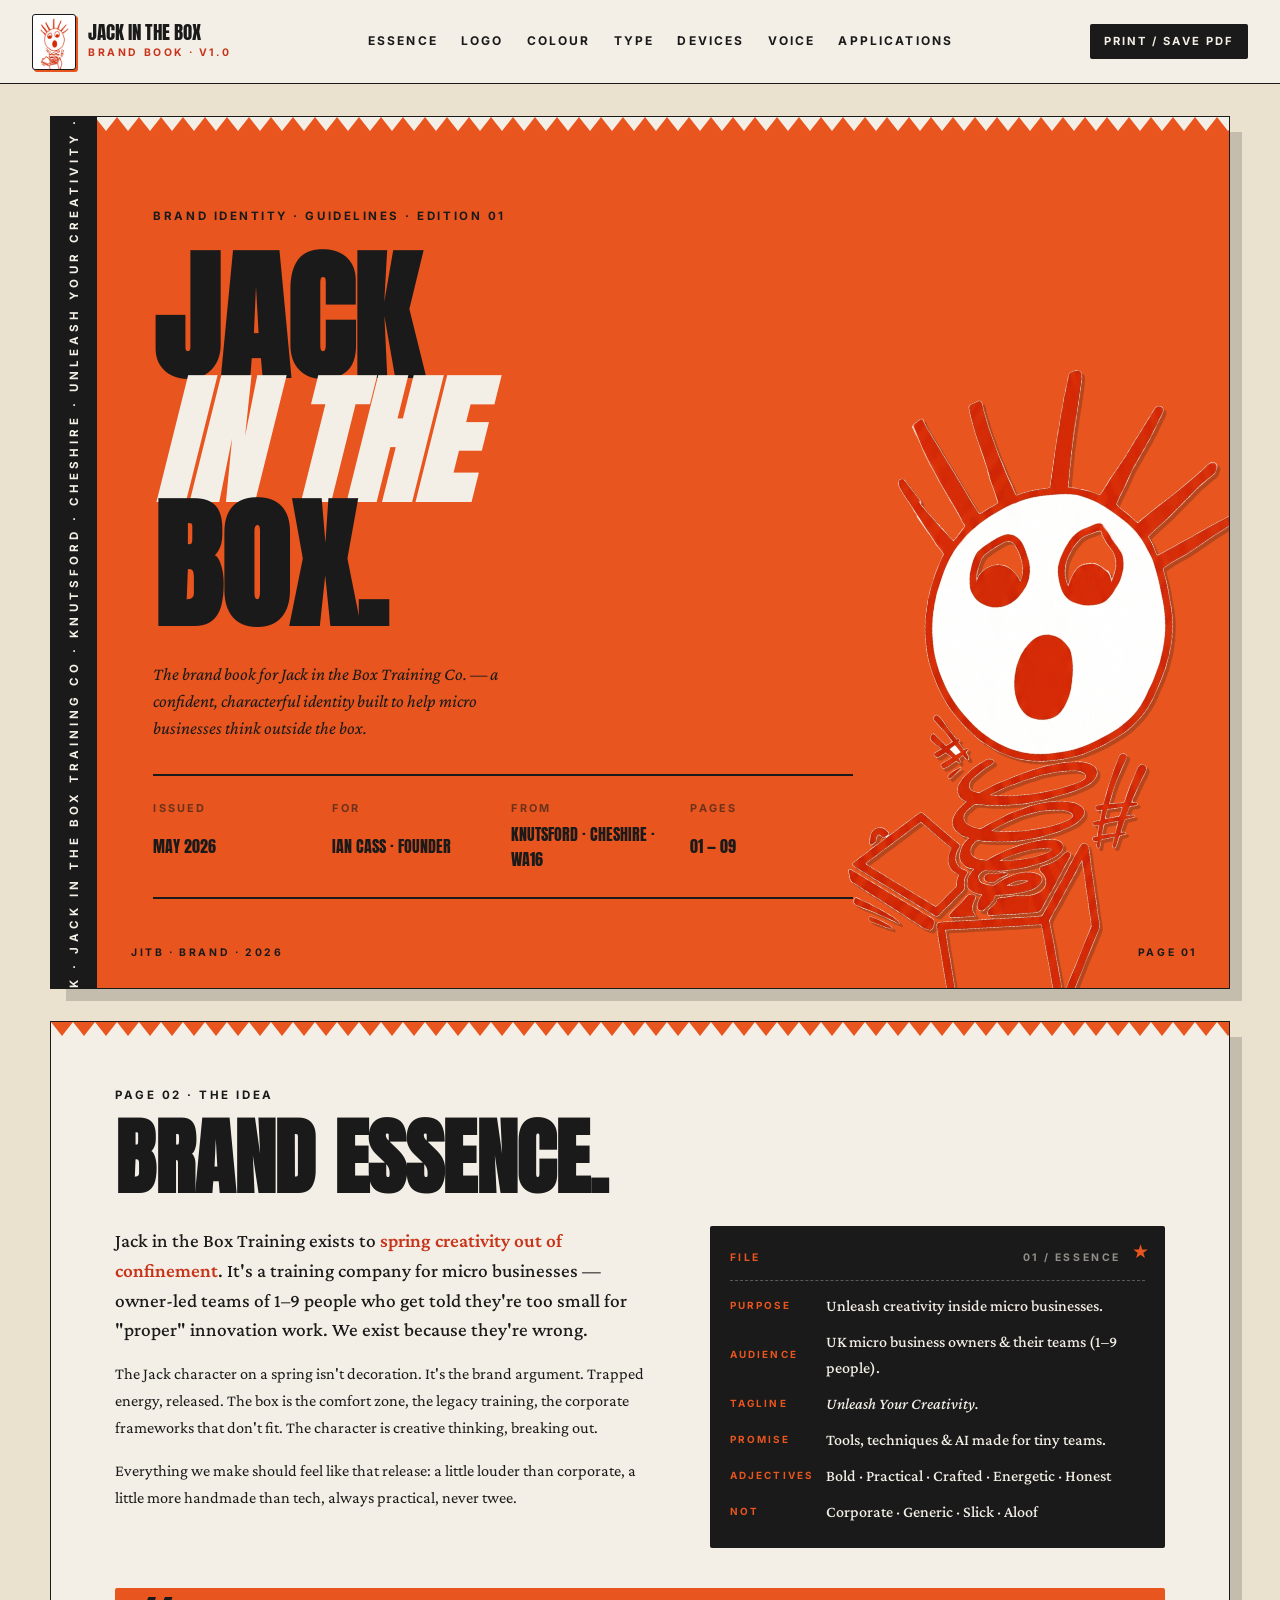
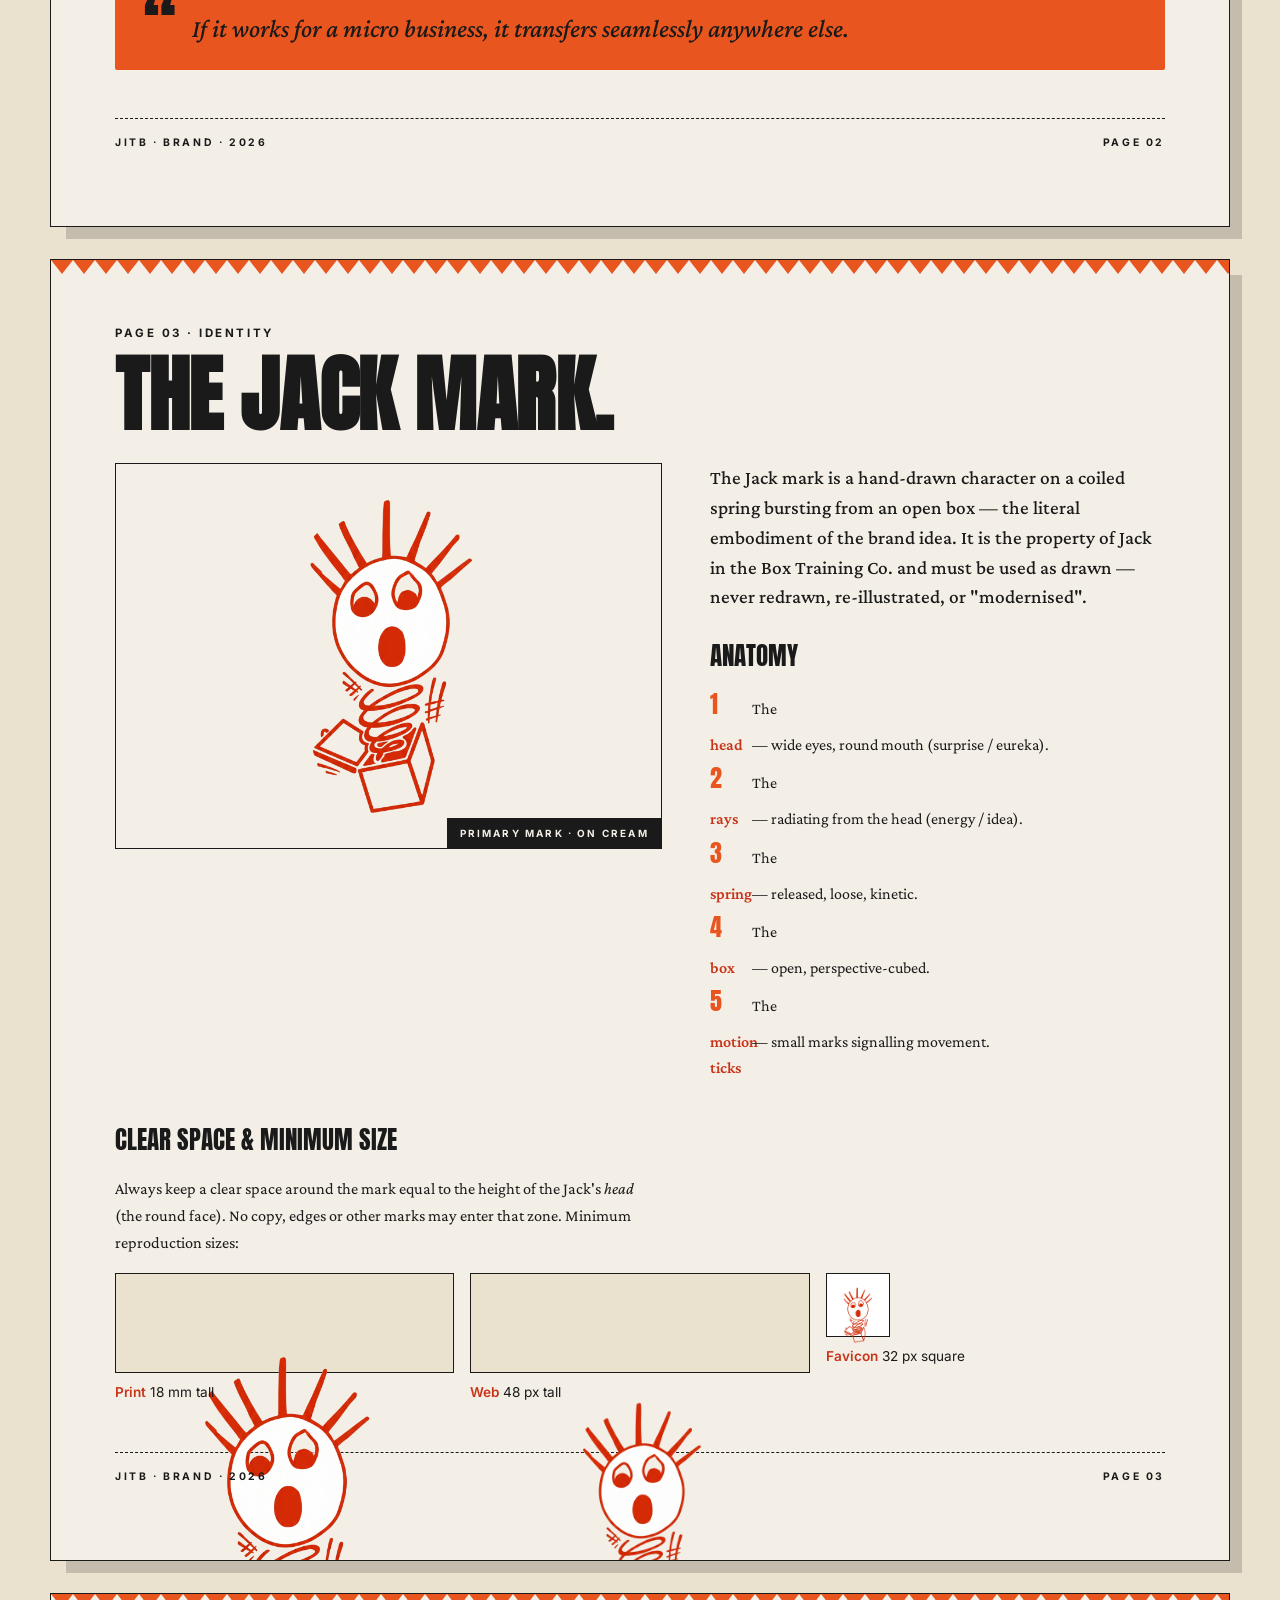
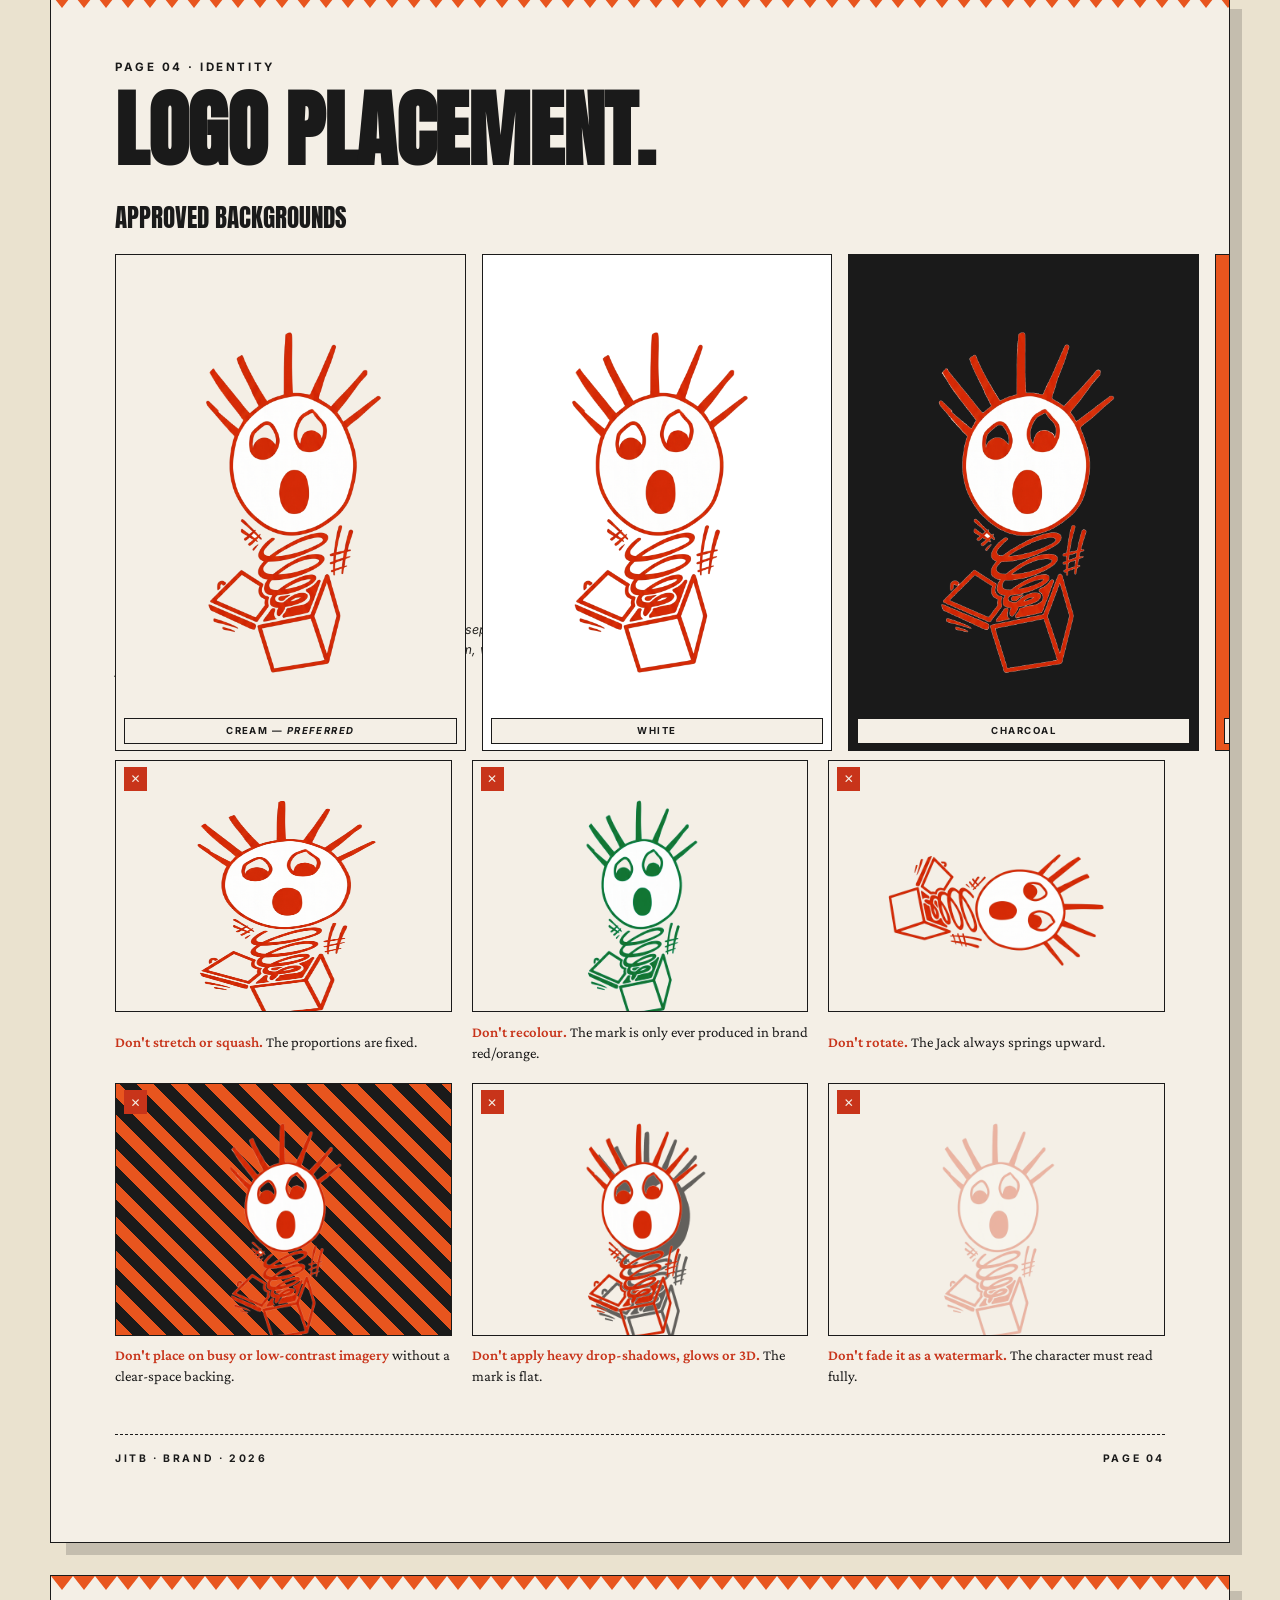
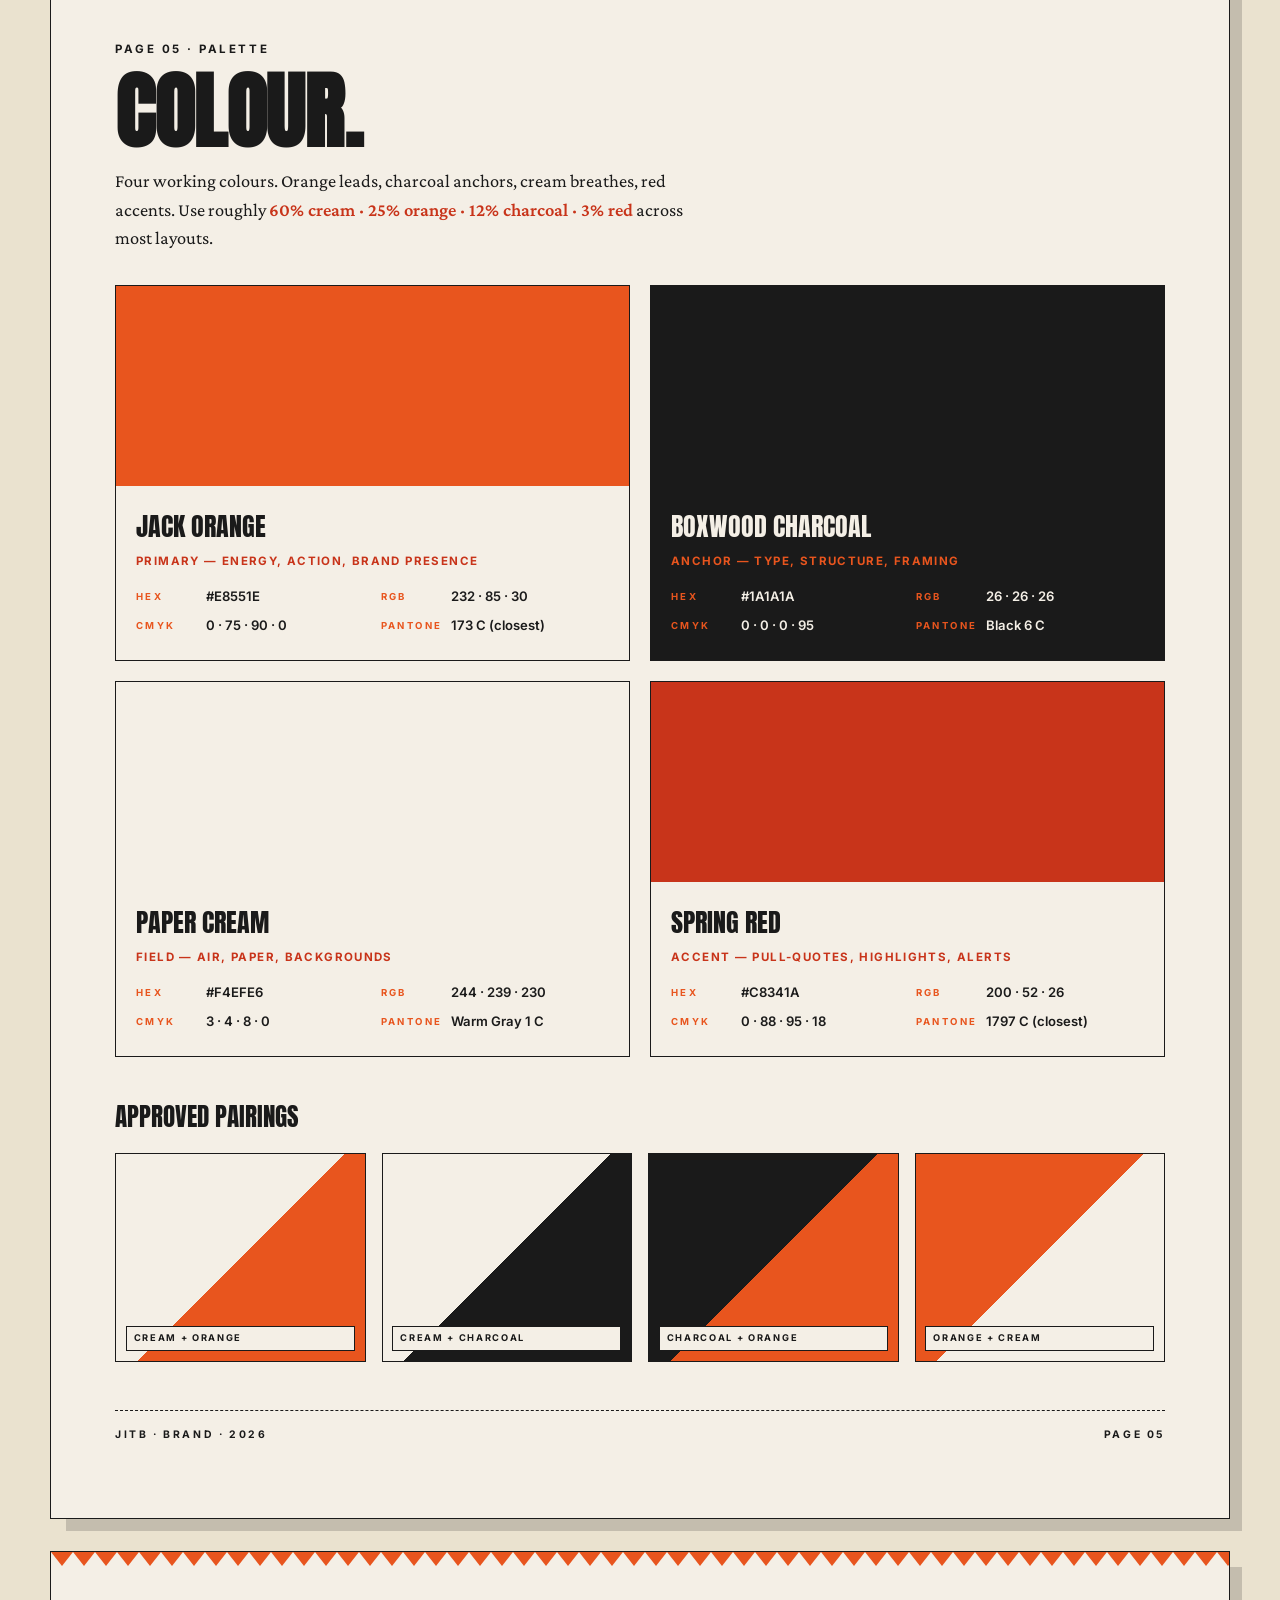
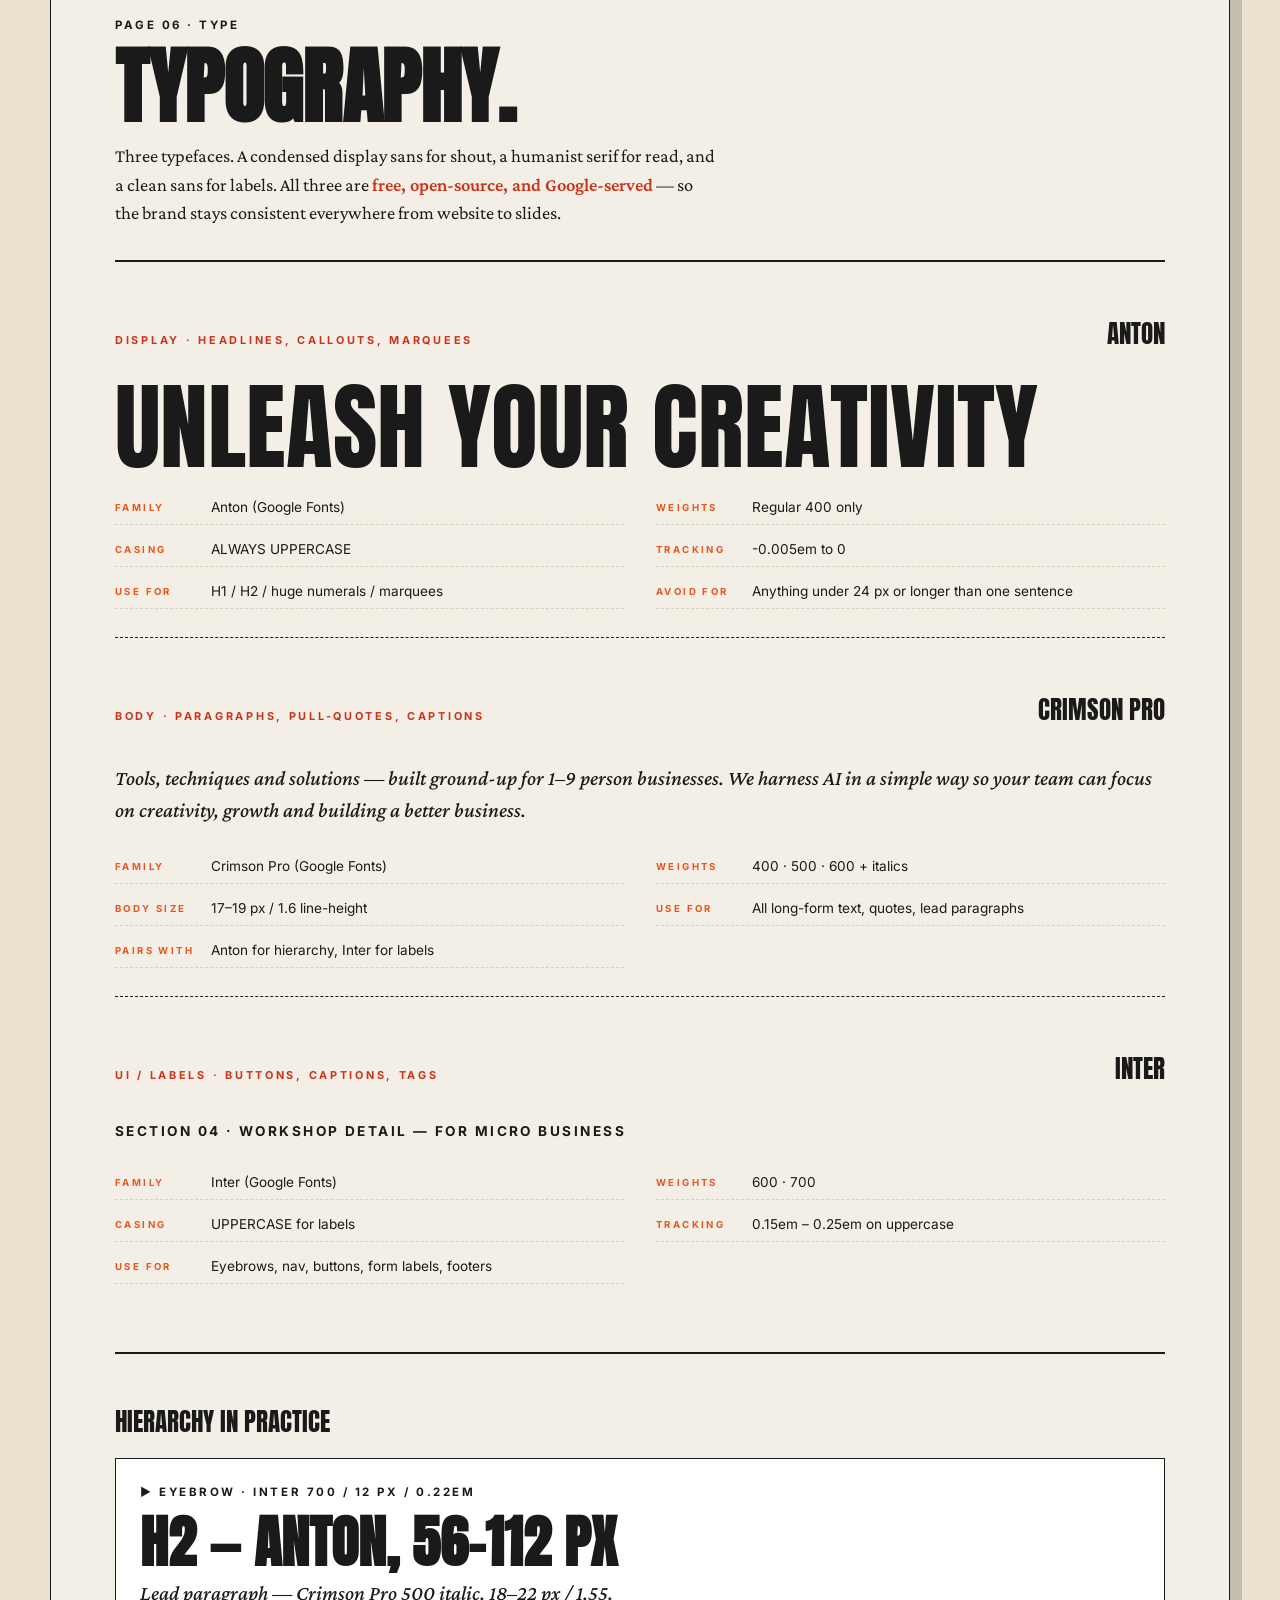
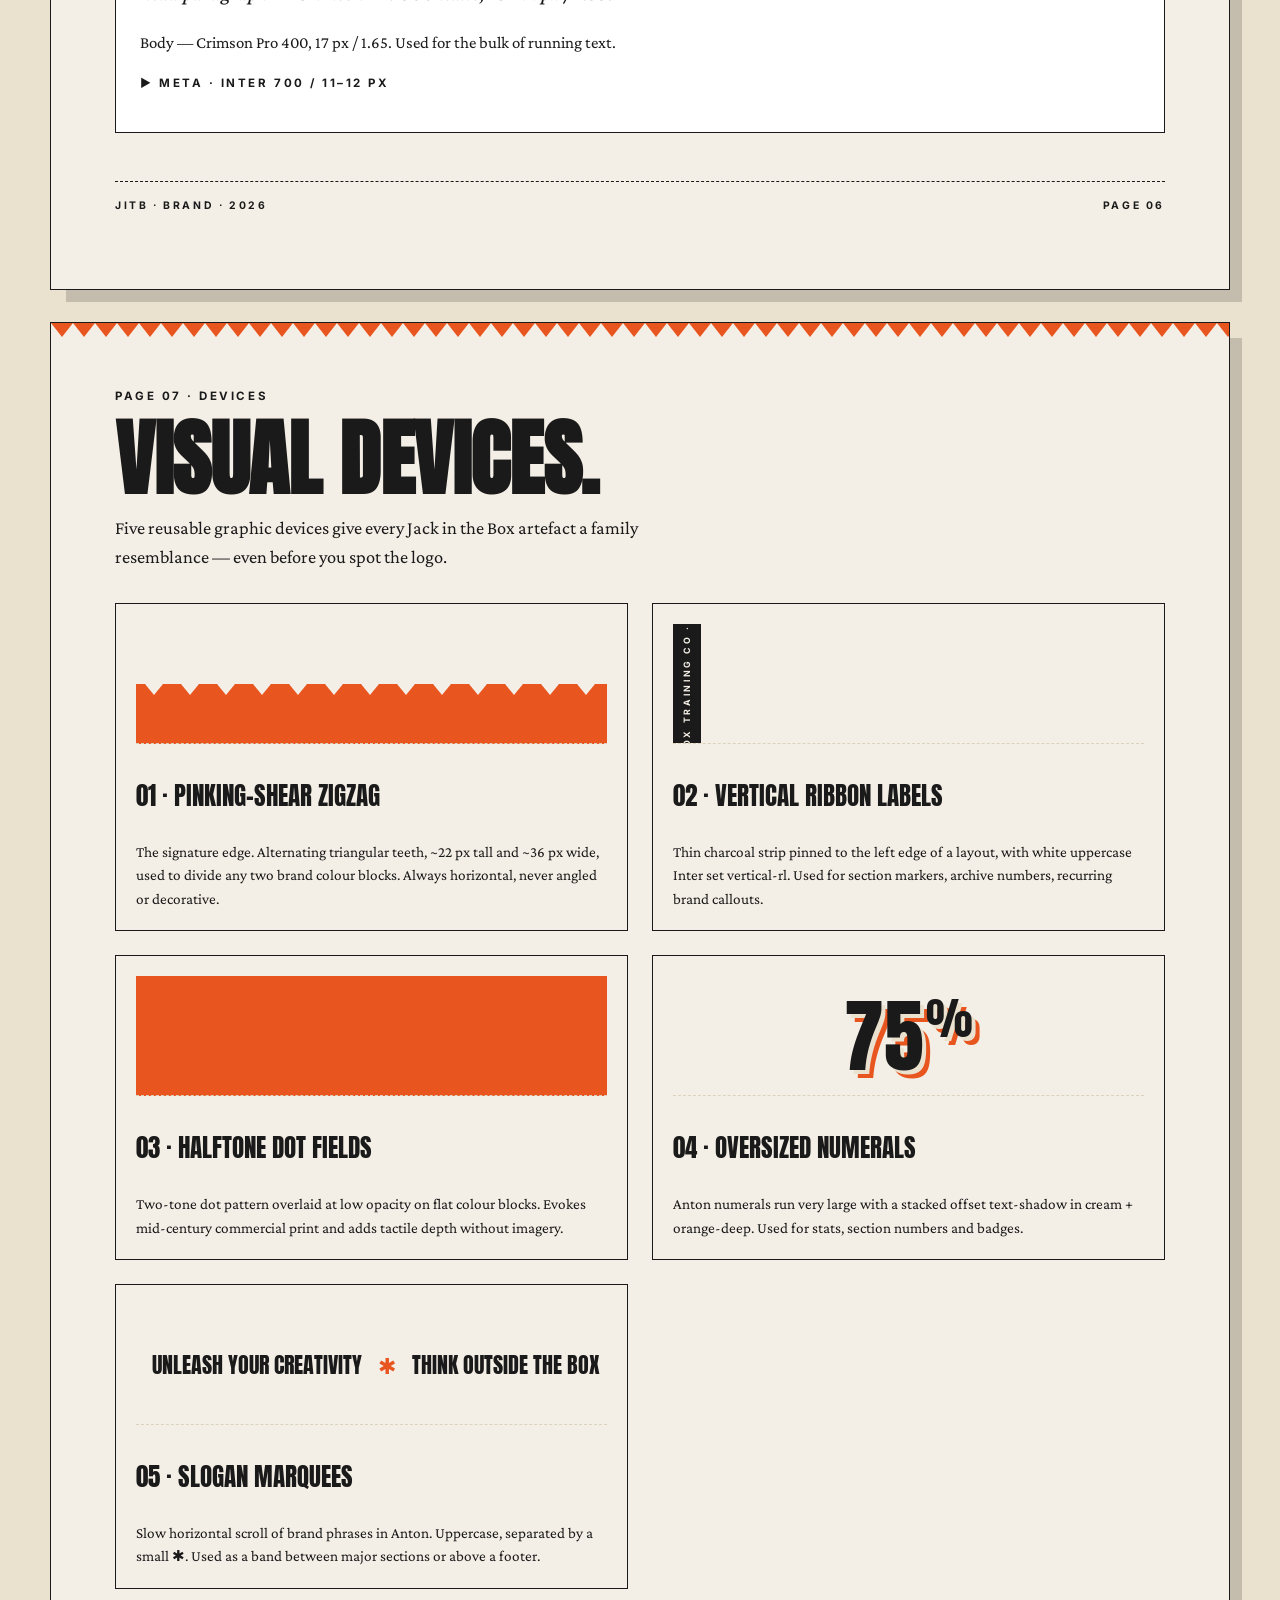
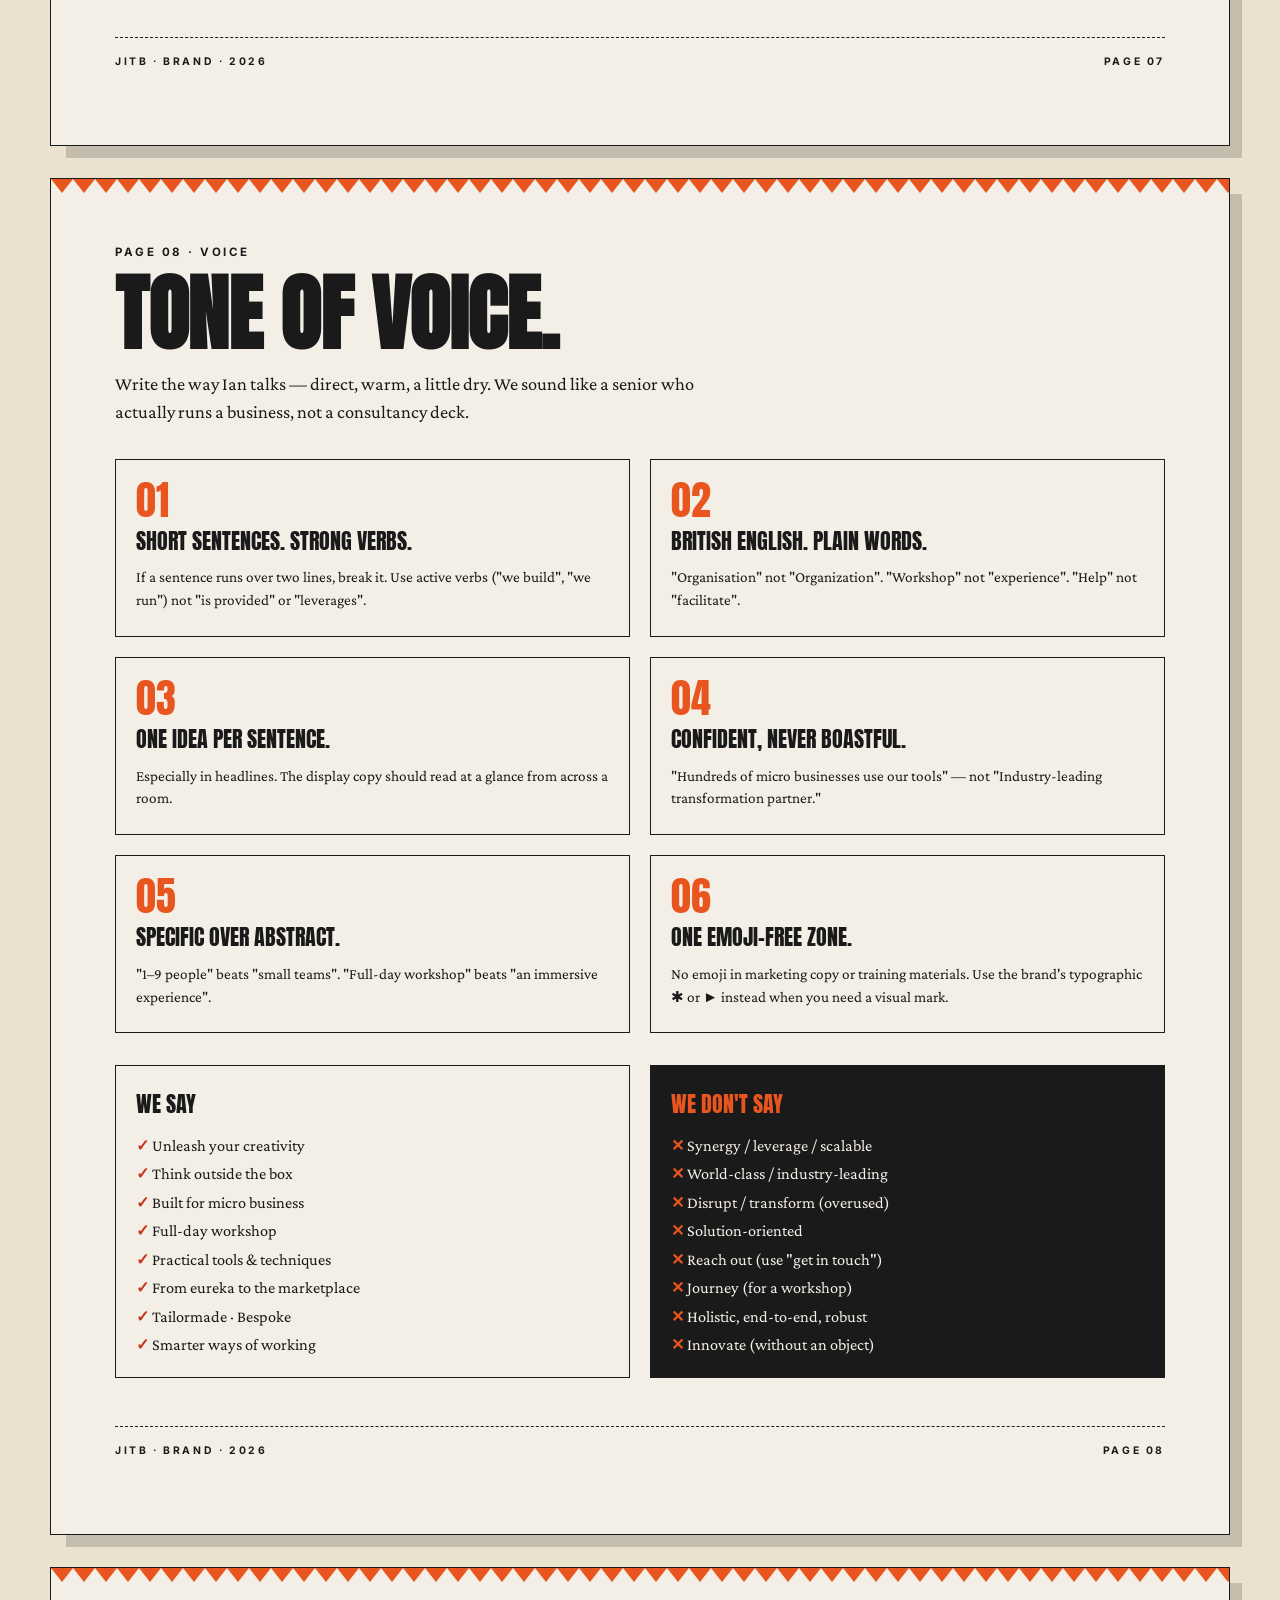
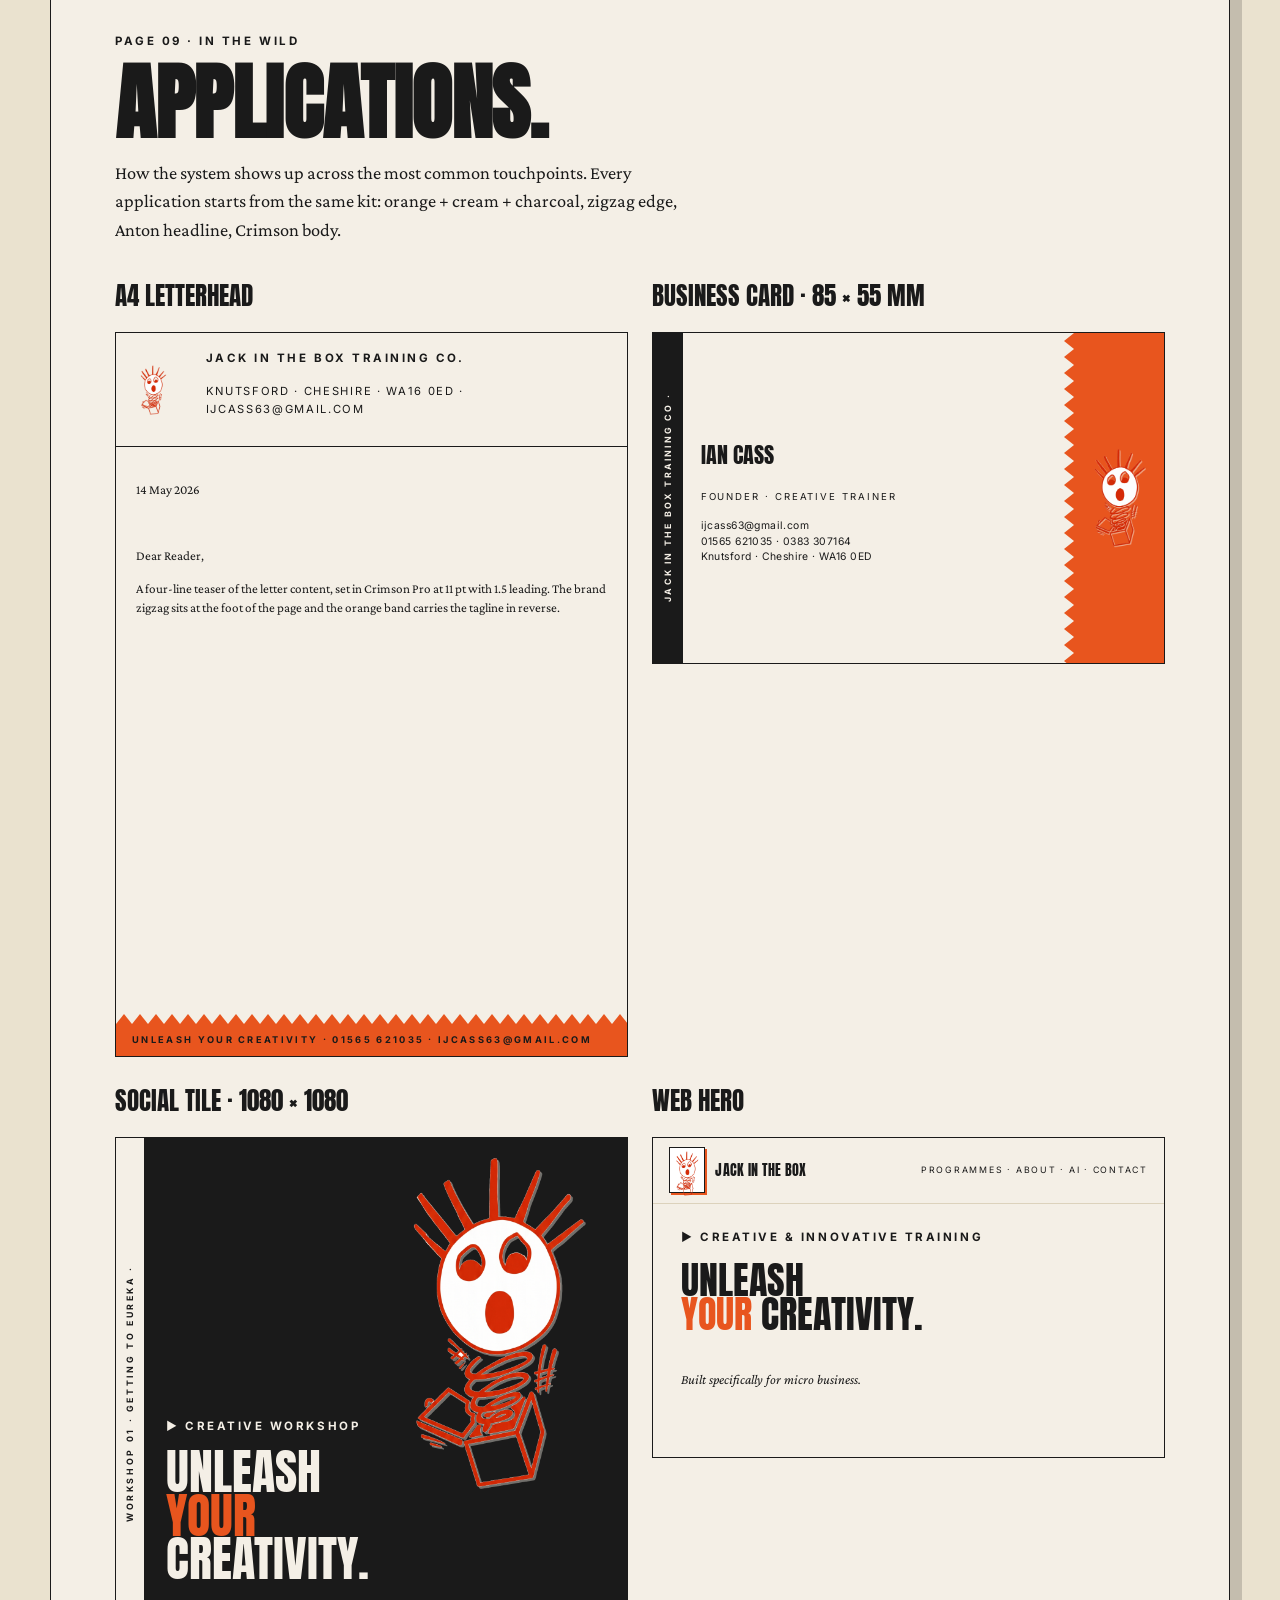
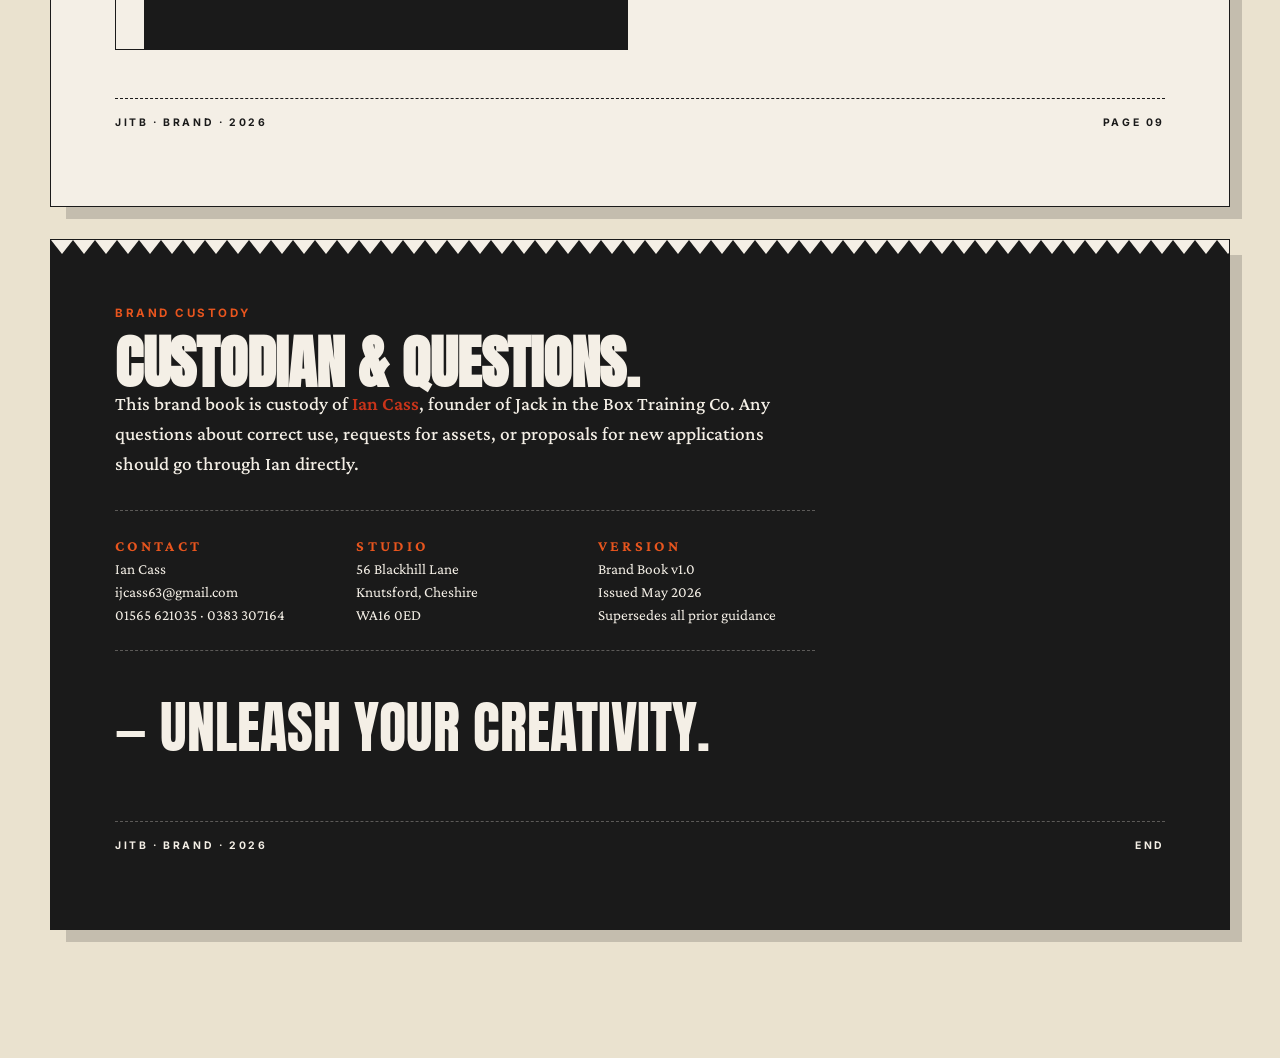
==== commit 331024a0: "ian updates" ====
--- a/brand-book.html
+++ b/brand-book.html
@@ -645,7 +645,7 @@
         </div>
         <div>
           <p class="bb-eyebrow">Studio</p>
-          <p>56 Bucklow Lane<br>Knutsford, Cheshire<br>WA16&nbsp;0ED</p>
+          <p>56 Blackhill Lane<br>Knutsford, Cheshire<br>WA16&nbsp;0ED</p>
         </div>
         <div>
           <p class="bb-eyebrow">Version</p>
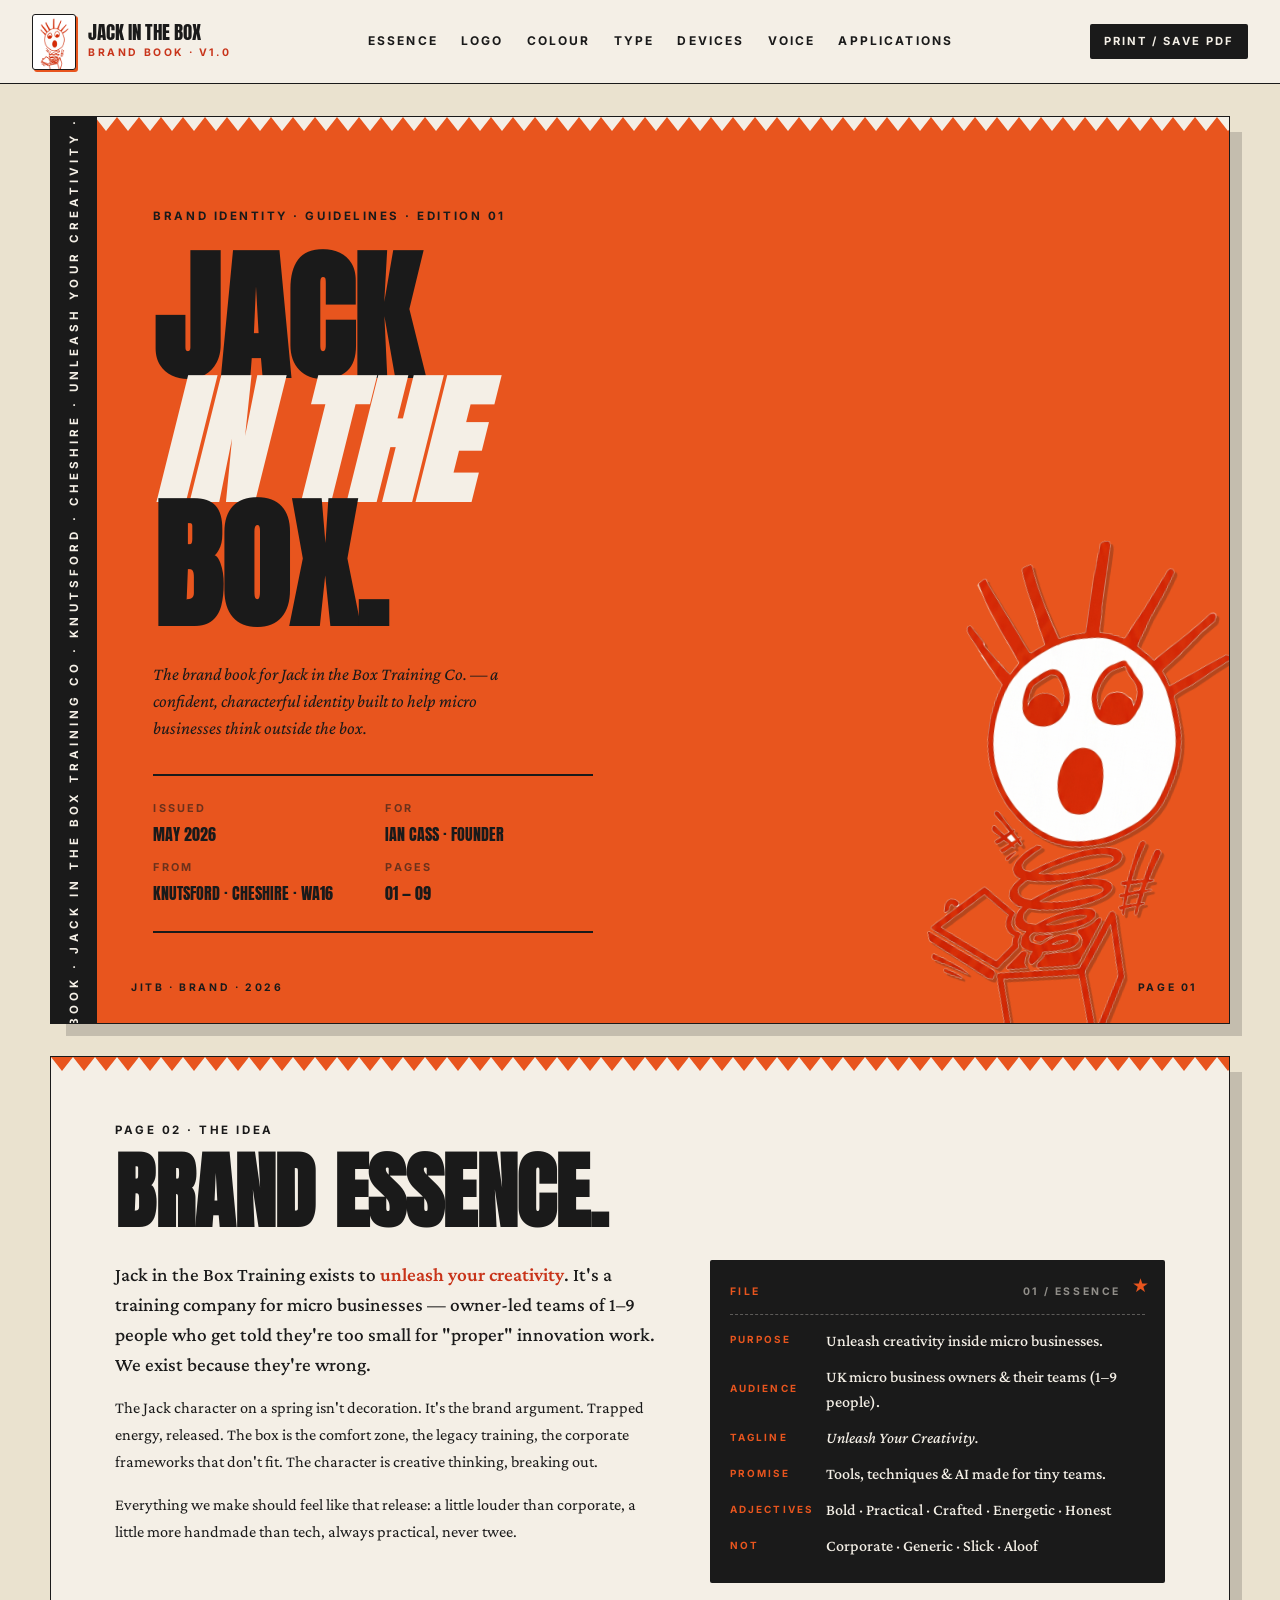
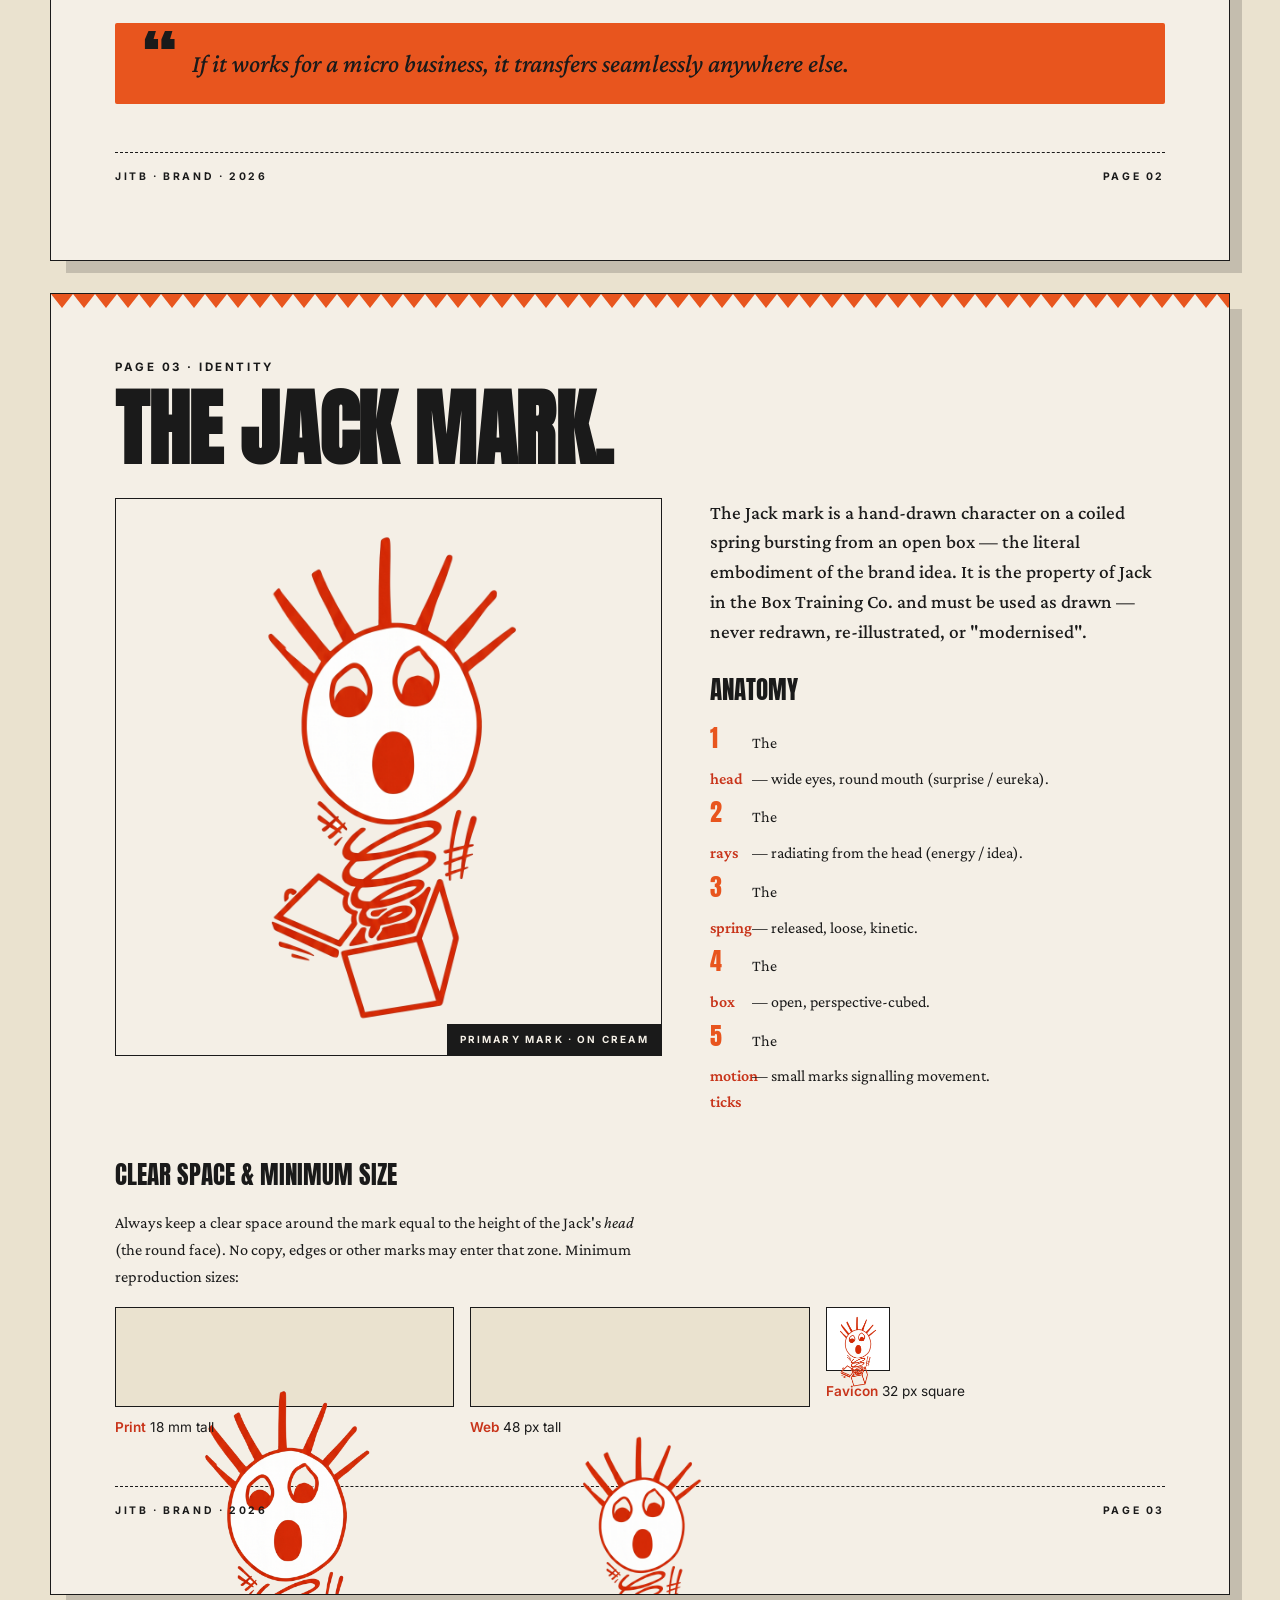
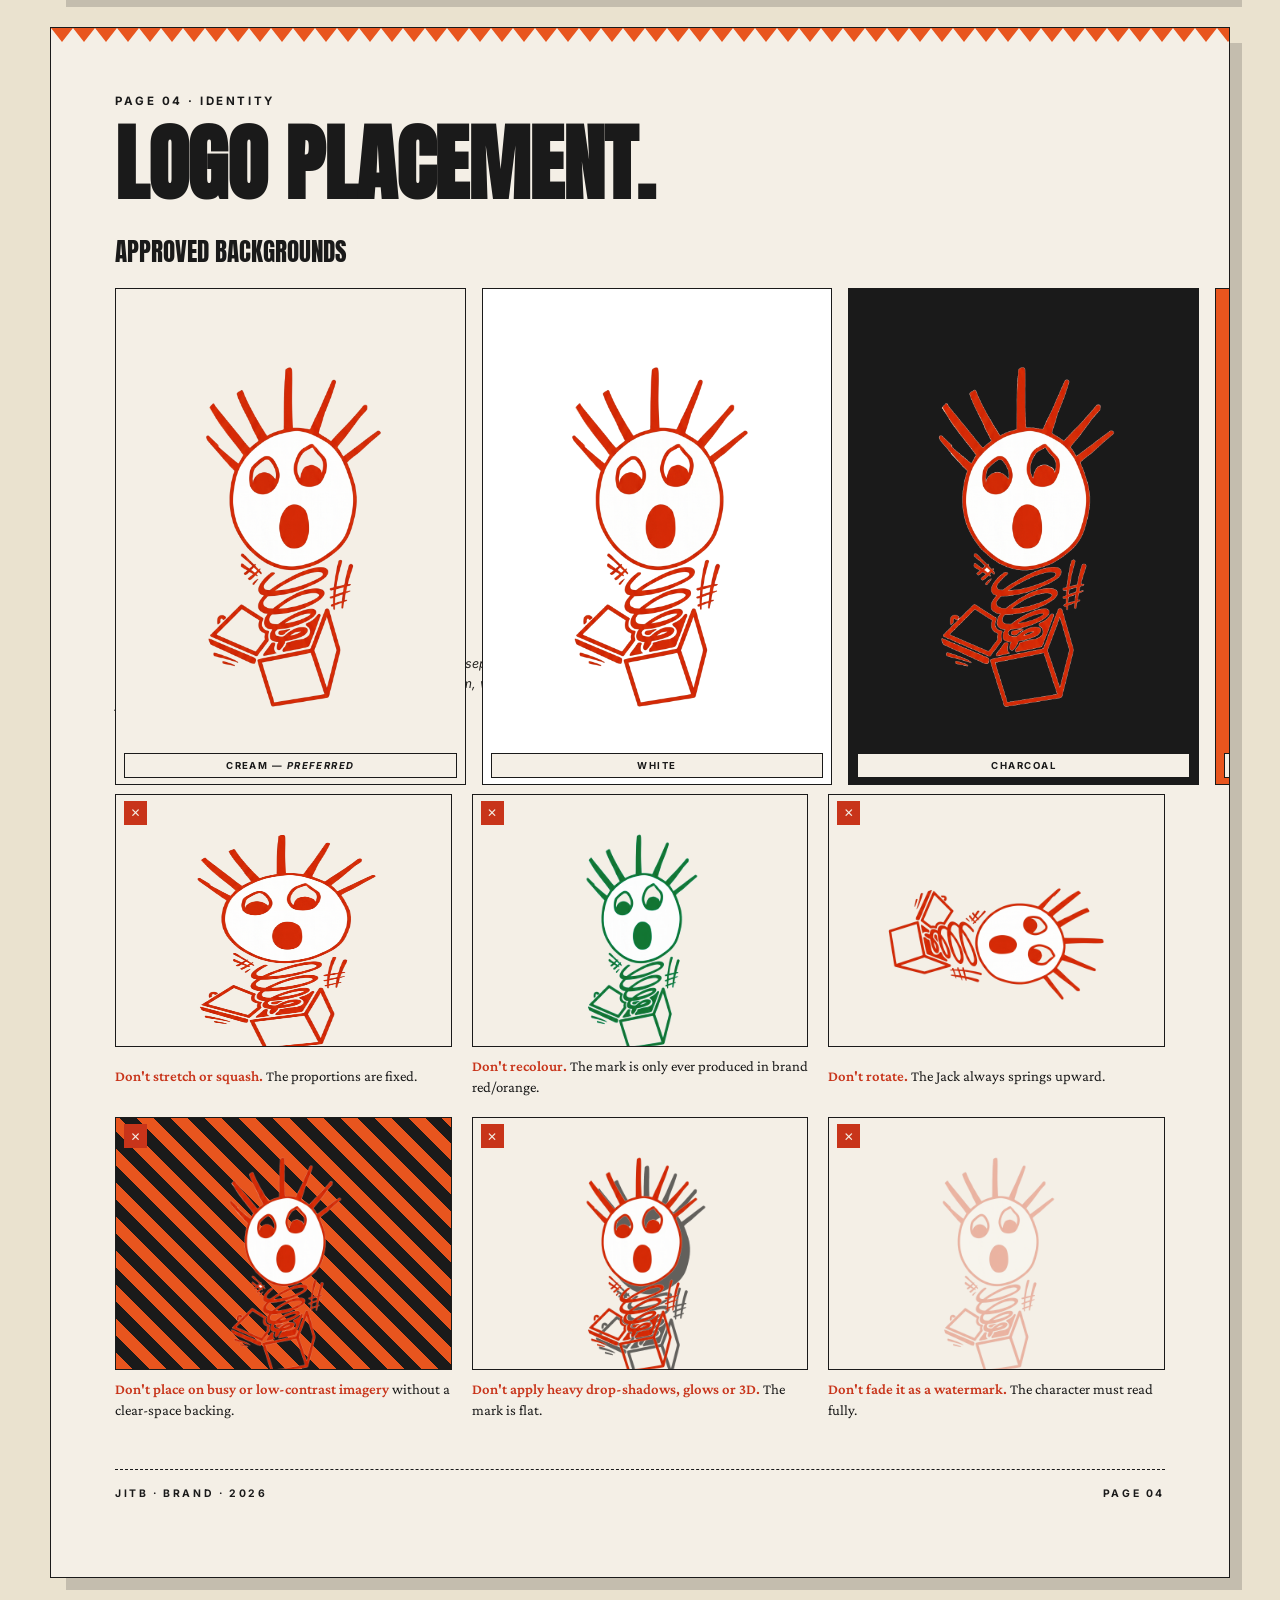
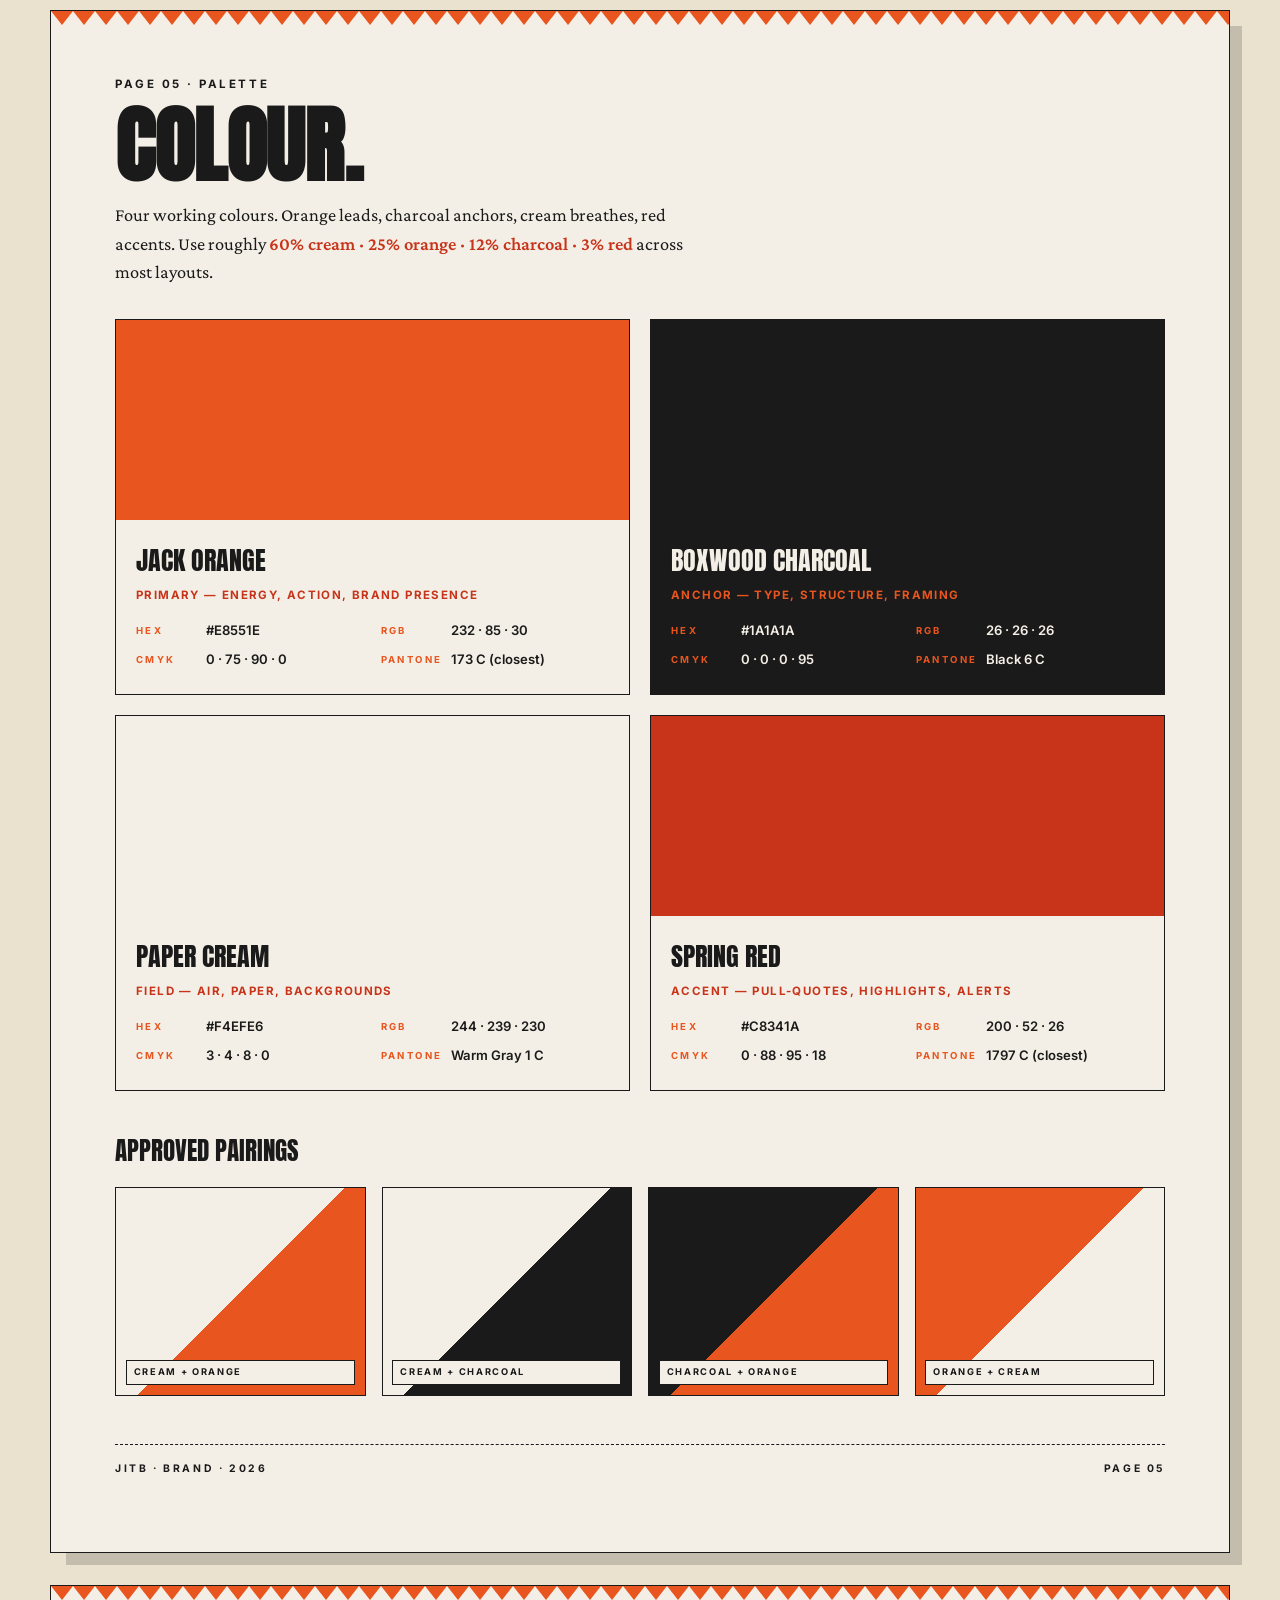
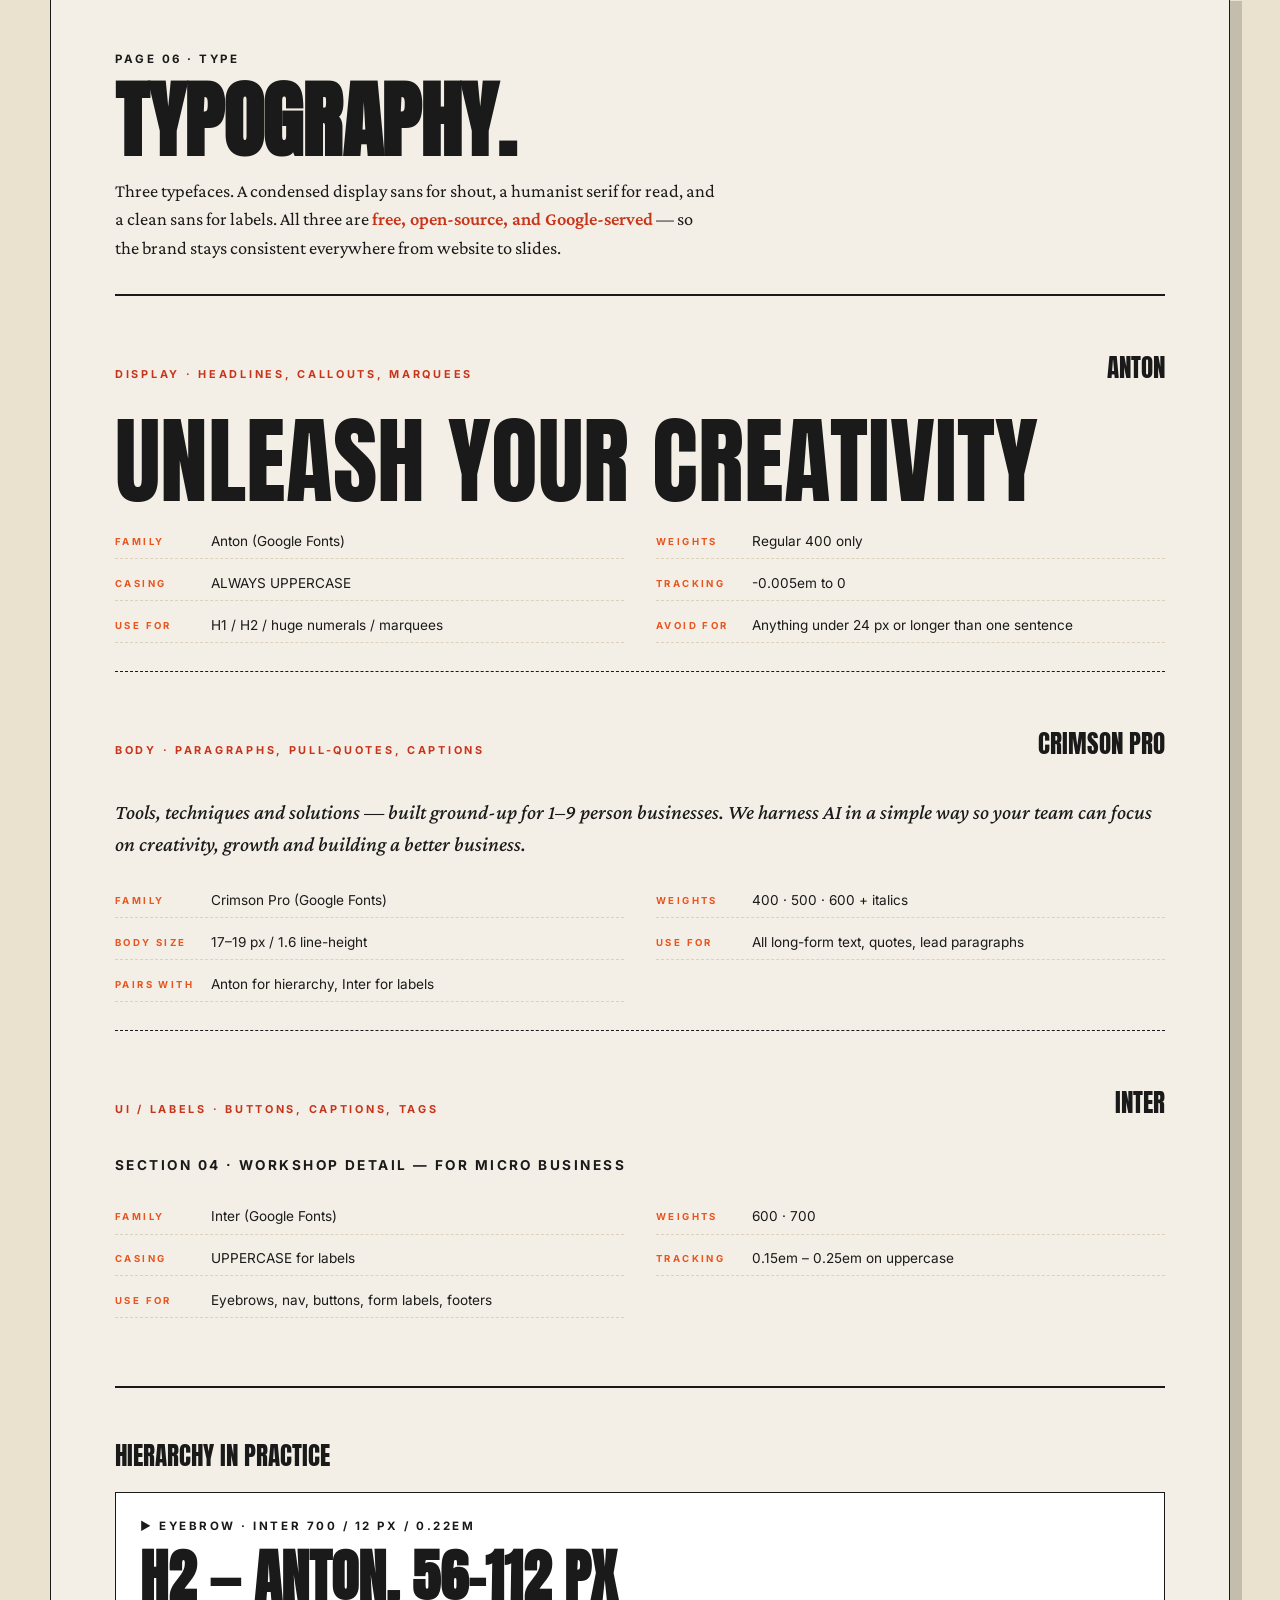
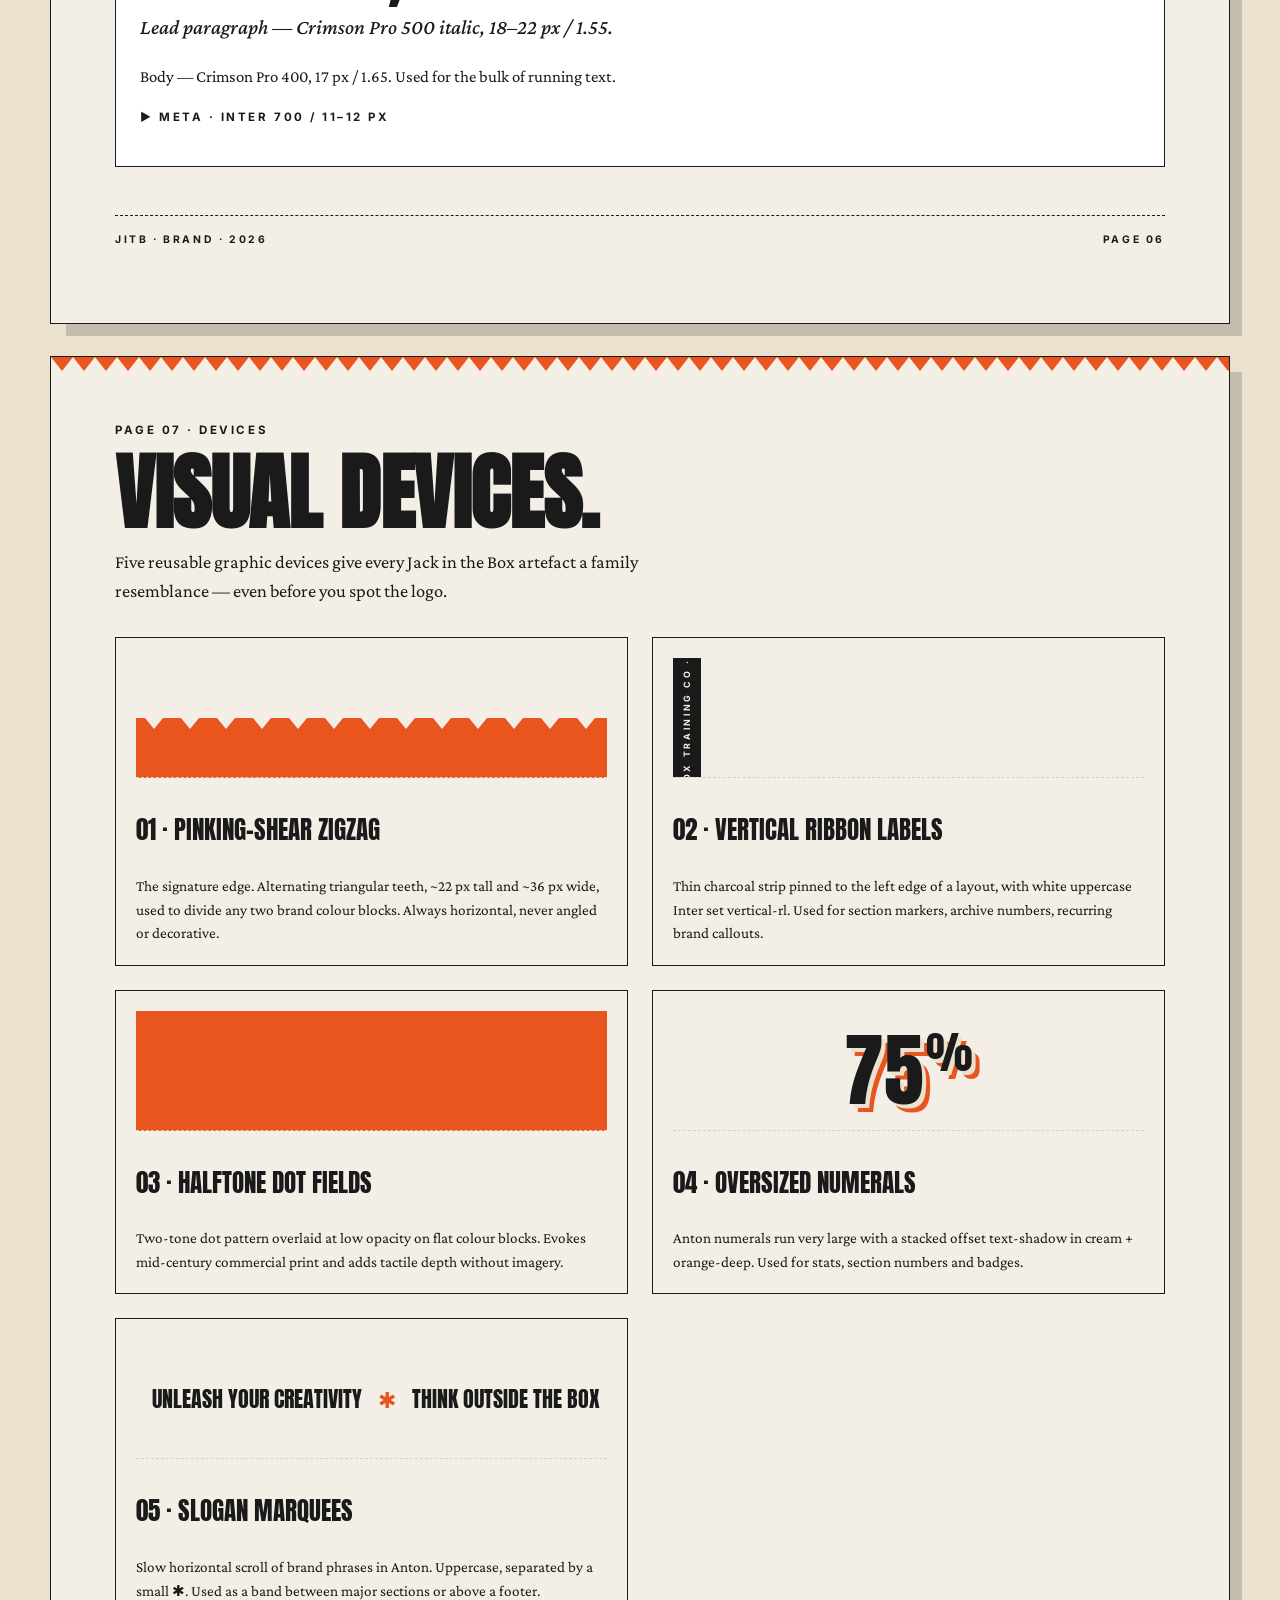
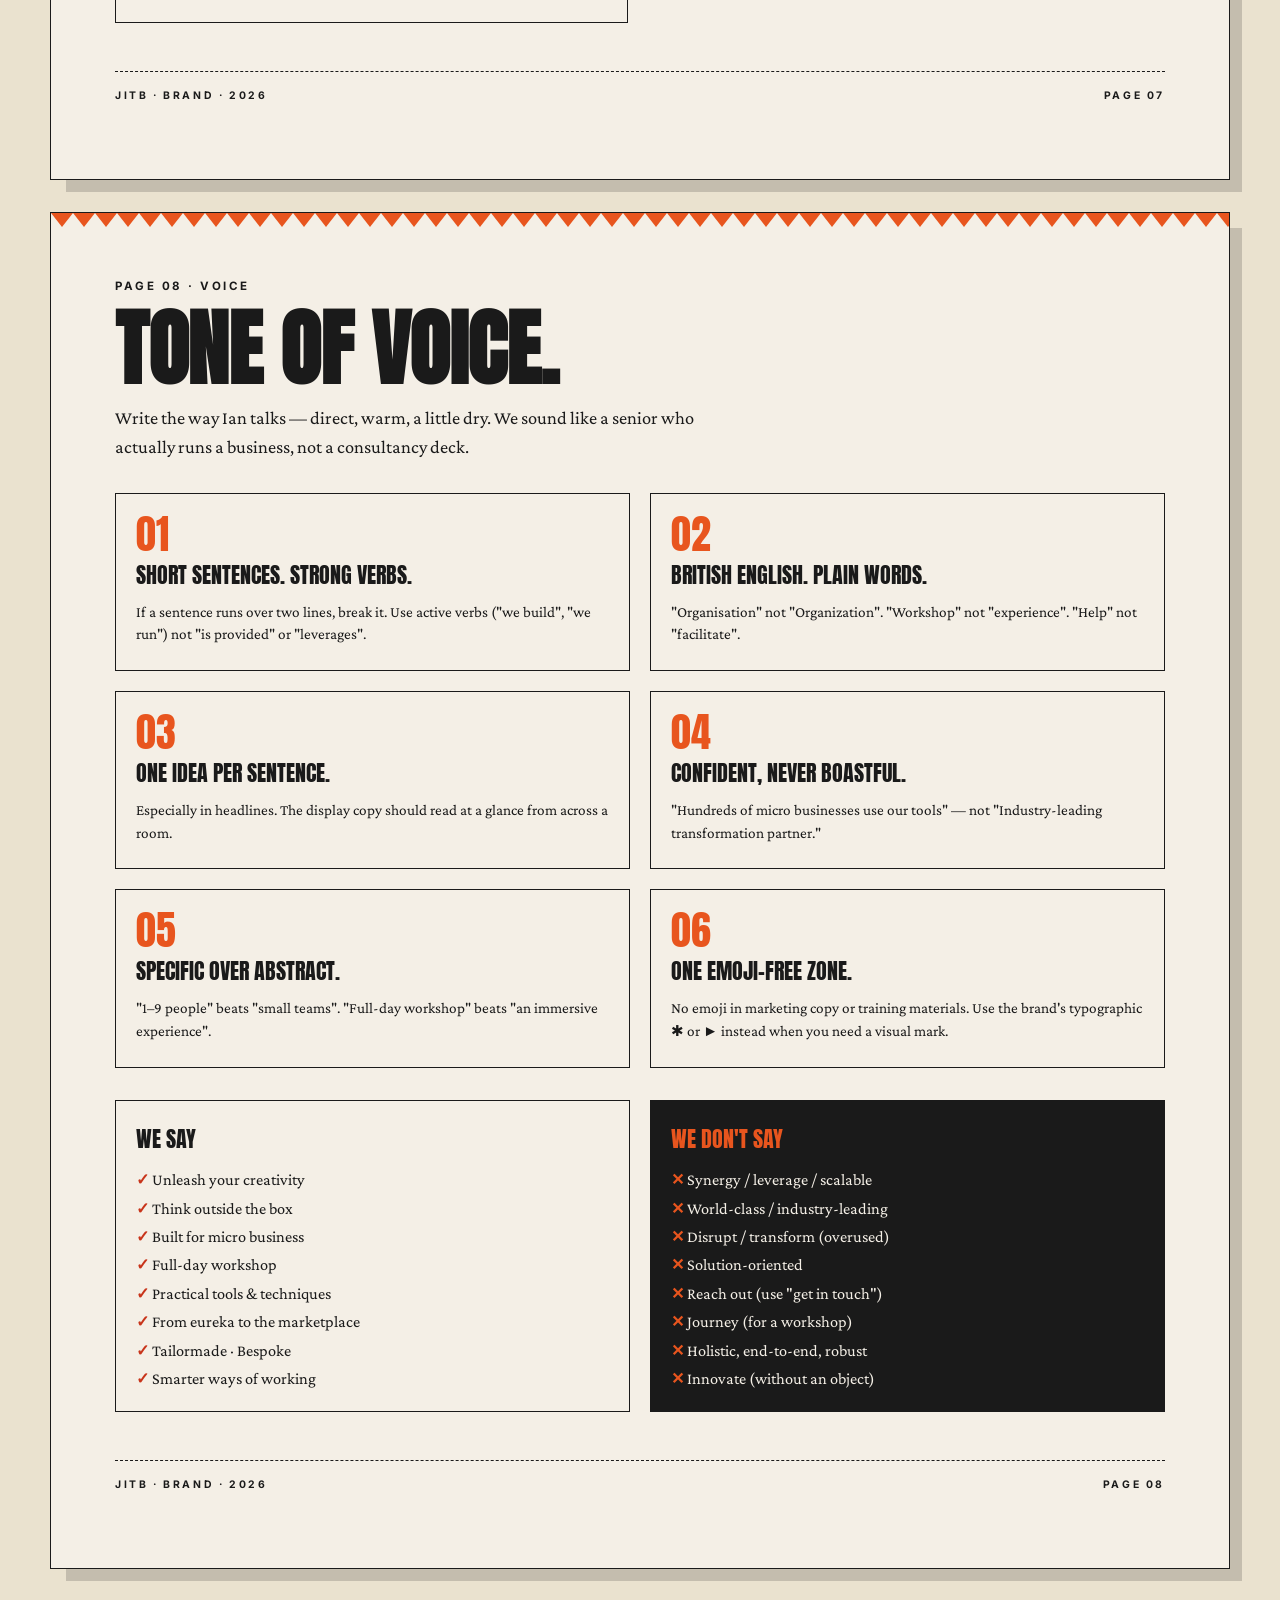
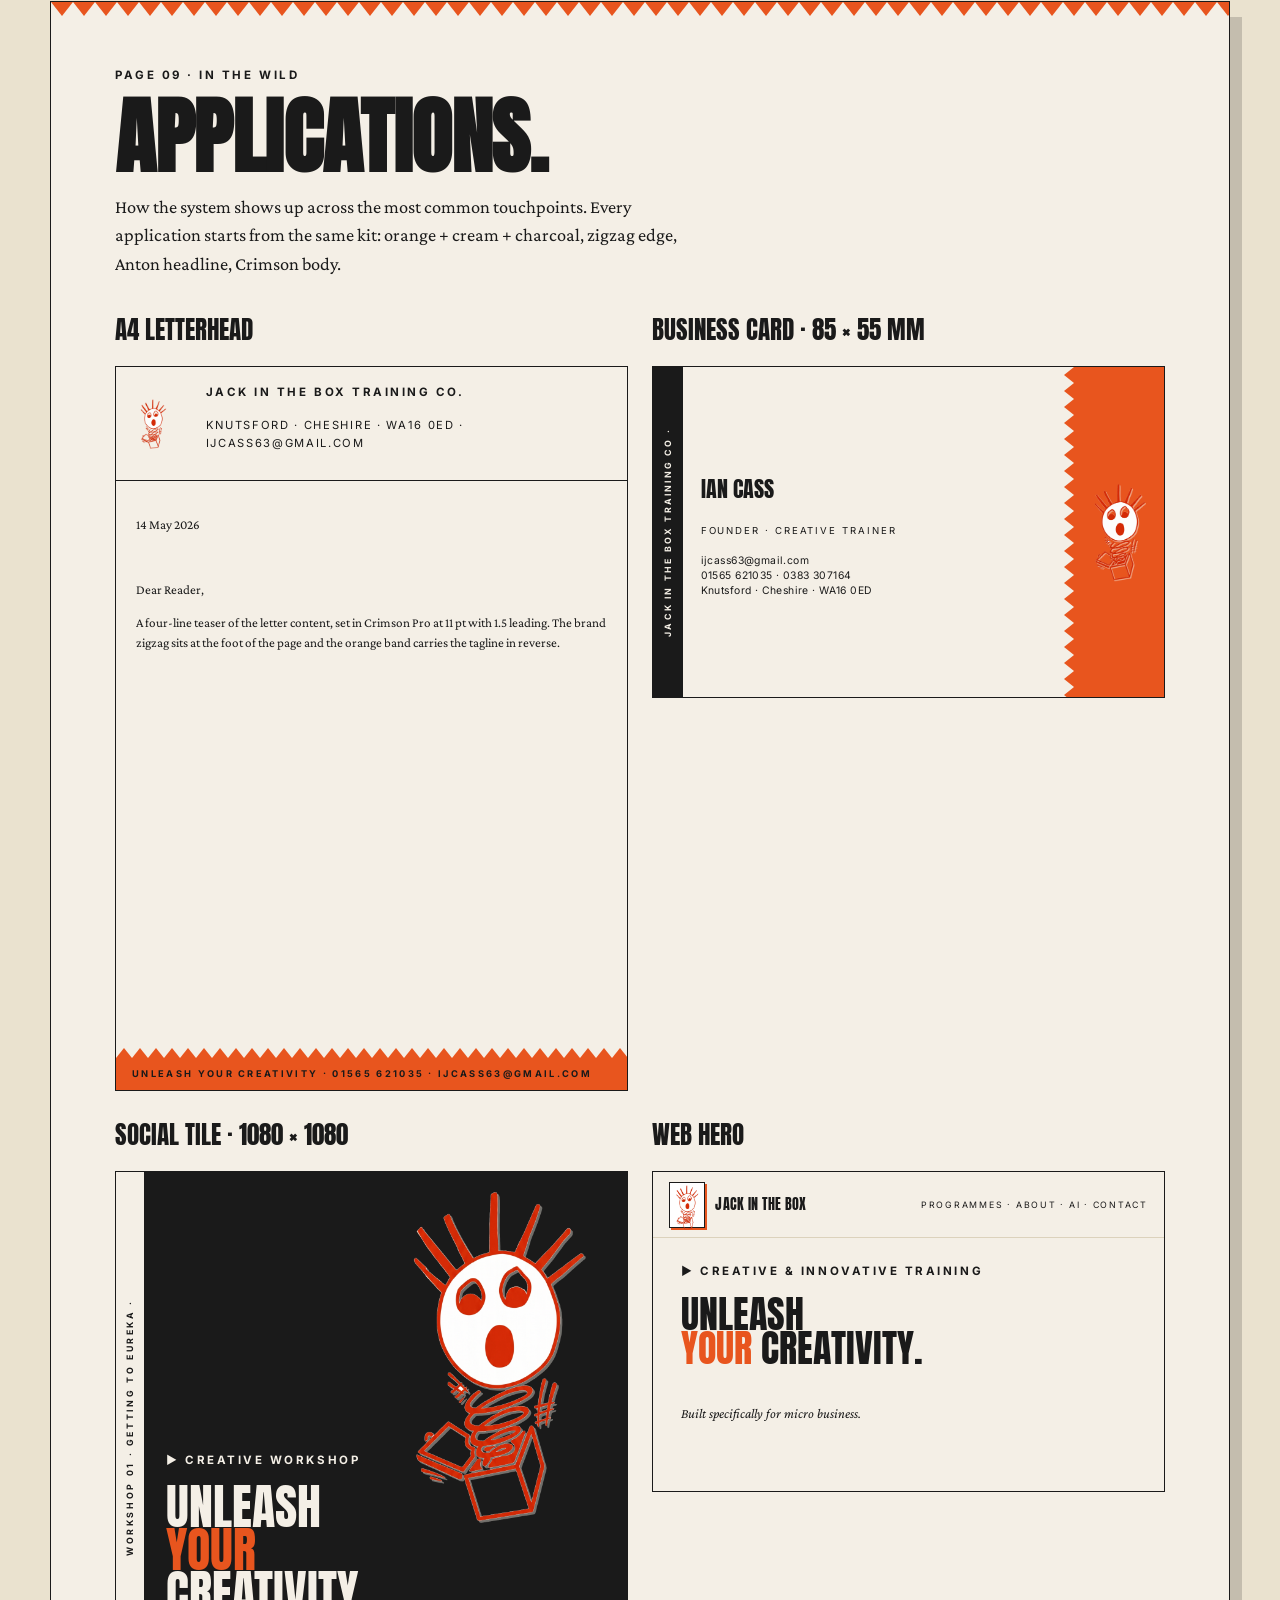
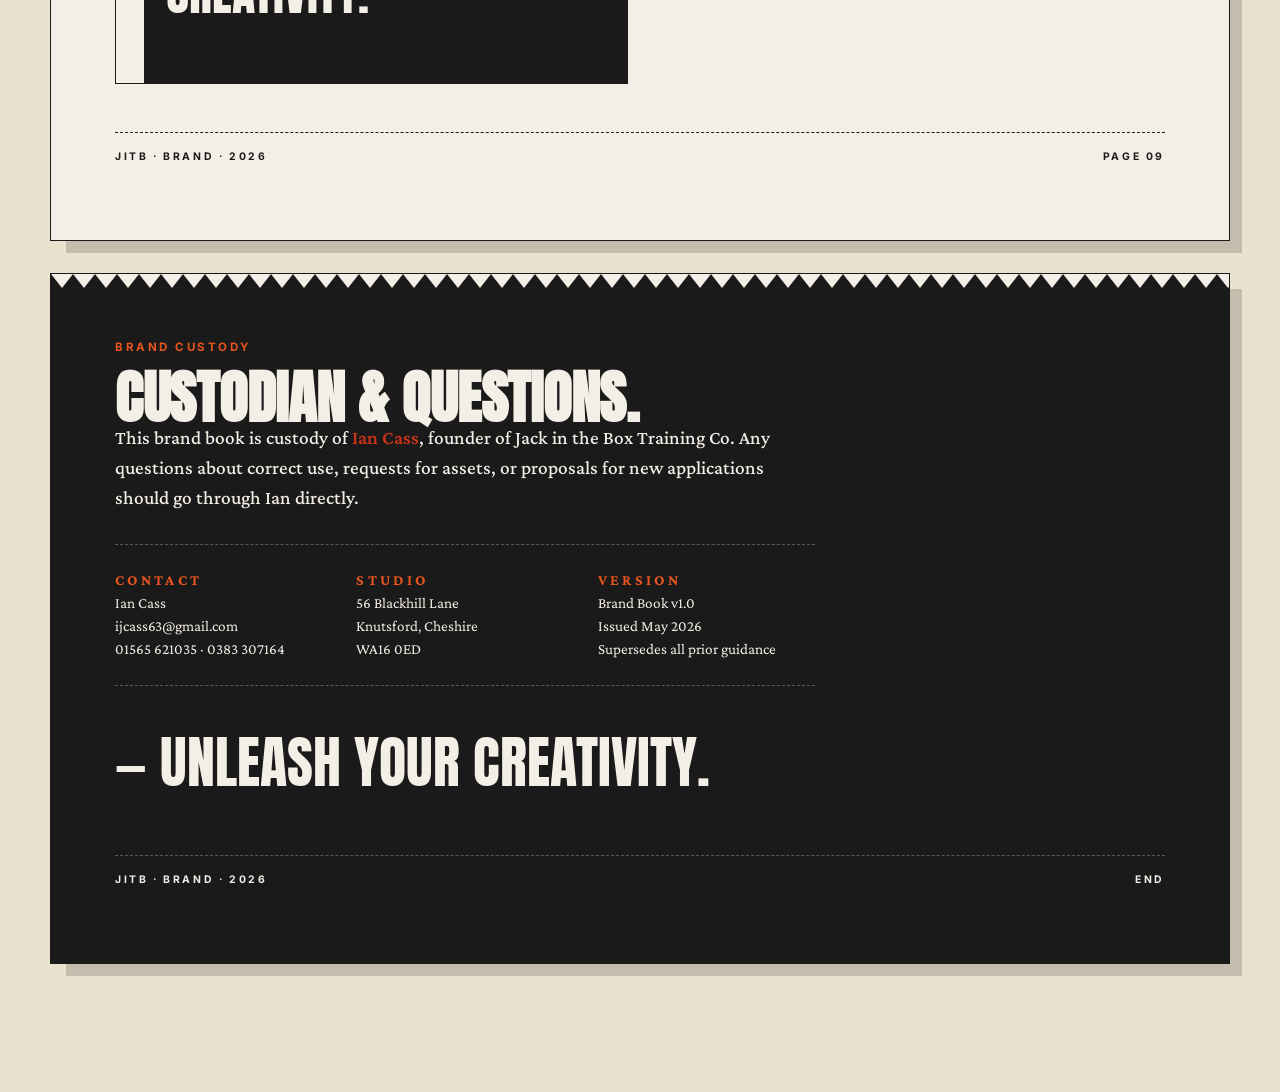
==== commit 49d35efa: "updated brand book" ====
--- a/brand-book.html
+++ b/brand-book.html
@@ -86,7 +86,7 @@
     <div class="bb-grid bb-grid--2">
       <div>
         <p class="bb-lede">
-          Jack in the Box Training exists to <strong>spring creativity out of confinement</strong>.
+          Jack in the Box Training exists to <strong>unleash your creativity</strong>.
           It's a training company for micro businesses — owner-led teams of 1–9 people who get told
           they're too small for "proper" innovation work. We exist because they're wrong.
         </p>
--- a/brand-book.css
+++ b/brand-book.css
@@ -374,8 +374,20 @@
   background: var(--white);
   border: 1.5px solid var(--charcoal);
   justify-self: start;
-}
-.bb-sizes__sample--badge img { height: 90%; }
+  padding: 4px;
+}
+.bb-sizes__sample--badge img { height: 90%; max-width: 100%; }
+
+/* Universal safety: never let logos overflow their host box */
+.bb-logo-frame img,
+.bb-sizes__sample img,
+.bb-bg-tile img,
+.bb-dont__sample img,
+.bb-mock img {
+  max-width: 100%;
+  max-height: 100%;
+  object-fit: contain;
+}
 @media (max-width: 600px) {
   .bb-sizes { grid-template-columns: 1fr 1fr; }
 }
@@ -1026,11 +1038,13 @@
   padding: 1.5rem 0;
   margin: 0;
   display: grid;
-  grid-template-columns: repeat(4, 1fr);
-  gap: 1rem;
+  grid-template-columns: repeat(2, 1fr);
+  gap: .75rem 1.5rem;
   border-top: 2px solid var(--charcoal);
   border-bottom: 2px solid var(--charcoal);
-  max-width: 700px;
+  max-width: 440px;
+  position: relative;
+  z-index: 2;
 }
 .bb-cover__facts li {
   display: grid;
@@ -1052,10 +1066,10 @@
 @media (max-width: 600px) { .bb-cover__facts { grid-template-columns: 1fr 1fr; } }
 .bb-cover__art {
   position: absolute;
-  right: -3%;
-  bottom: -5%;
-  width: 42%;
-  max-width: 460px;
+  right: -2%;
+  bottom: -4%;
+  width: 32%;
+  max-width: 360px;
   pointer-events: none;
   z-index: 0;
   filter: drop-shadow(3px 3px 0 rgba(26,26,26,.25));
@@ -1093,18 +1107,21 @@
 /* ============================================================
    PRINT
 ============================================================ */
-@page { size: A4 portrait; margin: 14mm; }
+@page { size: A4 portrait; margin: 12mm; }
 @media print {
-  body { background: var(--white); }
+  body { background: var(--white); font-size: 12px; }
   .bb-topbar { display: none; }
   .bb { padding: 0; }
   .bb-page {
-    margin: 0 0 8mm;
+    margin: 0;
     box-shadow: none;
     border: none;
     page-break-after: always;
     break-after: page;
+    page-break-inside: avoid;
+    break-inside: avoid;
     padding: 0;
+    overflow: hidden;
   }
   .bb-page::before { display: none; }
   .bb-cover__ribbon { display: none; }
@@ -1112,4 +1129,99 @@
   .bb-cover__footer { display: none; }
   .bb-marquee-demo { animation: none; }
   a { color: inherit; text-decoration: none; }
-}
+
+  /* Tighten heads, type, spacing so each section fits one A4 sheet */
+  .bb-page__head { margin-bottom: .7rem; }
+  .bb-page__intro { font-size: .9rem; margin-top: .5rem; max-width: 60ch; }
+  .bb-display--xl { font-size: 2.4rem; }
+  .bb-display--lg { font-size: 1.9rem; }
+  .bb-display--mega { font-size: 5.5rem; }
+  .bb-h3 { font-size: 1.05rem; margin: .7rem 0 .4rem; }
+  .bb-body { font-size: .85rem; line-height: 1.45; margin-bottom: .45rem; }
+  .bb-lede { font-size: .95rem; line-height: 1.45; margin-bottom: .45rem; }
+  .bb-eyebrow { font-size: .62rem; margin-bottom: .55rem; }
+  .bb-page__footer { margin-top: 1rem; padding-top: .5rem; font-size: .55rem; }
+
+  /* Essence quote bar */
+  .bb-quotebar { padding: .7rem .9rem; margin-top: 1rem; }
+  .bb-quotebar__mark { font-size: 2.4rem; }
+  .bb-quotebar p { font-size: .95rem; }
+
+  /* Logo / size samples */
+  .bb-clearspace { margin-top: 1rem; }
+  .bb-logo-frame { padding: 1rem; }
+  .bb-logo-frame img { width: 60%; max-height: 220px; }
+  .bb-sizes { gap: .6rem; margin-top: .6rem; }
+  .bb-sizes__sample { height: 70px; padding: .35rem; }
+
+  /* Logo placement (page 4) */
+  .bb-bg-grid { gap: .6rem; margin-top: .6rem; }
+  .bb-bg-tile { padding: .55rem; }
+  .bb-bg-tile span { font-size: .5rem; padding: .15rem .3rem; }
+  .bb-dont-grid { gap: .7rem; margin-top: .6rem; }
+  .bb-dont__sample { aspect-ratio: 5/3; }
+  .bb-dont p { font-size: .75rem; line-height: 1.35; }
+  .bb-footnote { font-size: .68rem; margin: .5rem 0 0; }
+
+  /* Colour page */
+  .bb-swatches { gap: .7rem; margin-top: .7rem; }
+  .bb-swatch { grid-template-rows: 90px auto; }
+  .bb-swatch__meta { padding: .65rem .8rem .8rem; }
+  .bb-swatch h3 { font-size: 1.15rem; }
+  .bb-swatch__role { font-size: .6rem; margin-bottom: .5rem; }
+  .bb-swatch dl > div { font-size: .68rem; grid-template-columns: 3rem 1fr; gap: .25rem; }
+  .bb-swatch dt { font-size: .52rem; }
+  .bb-pairings { margin-top: 1rem; }
+  .bb-pair { padding: .35rem; }
+  .bb-pair span { font-size: .48rem; padding: .15rem .3rem; letter-spacing: .12em; }
+
+  /* Type page */
+  .bb-typeblock { padding: .8rem 0; }
+  .bb-typeblock__sample { margin: .4rem 0 .6rem; }
+  .bb-typeblock__sample.bb-display { font-size: 3.2rem !important; }
+  .bb-typeblock__specs { gap: .25rem 1.2rem; }
+  .bb-typeblock__specs > div { font-size: .7rem; grid-template-columns: 4.5rem 1fr; padding: .2rem 0; }
+  .bb-typeblock__specs dt { font-size: .52rem; }
+
+  /* Visual devices page */
+  .bb-devices { gap: .7rem; margin-top: .6rem; }
+  .bb-device { padding: .7rem; gap: .3rem; }
+  .bb-device__sample { height: 70px; }
+  .bb-device p { font-size: .78rem; line-height: 1.4; }
+  .bb-device__sample--num span { font-size: 2.8rem; }
+  .bb-marquee-demo { font-size: 1rem; animation: none; }
+
+  /* Tone of voice page */
+  .bb-voice-rules { gap: .6rem; margin-top: .5rem; }
+  .bb-voice-rules li { padding: .65rem .8rem .8rem; }
+  .bb-voice-no { font-size: 1.6rem; }
+  .bb-voice-rules h3 { font-size: .95rem; margin-bottom: .25rem; }
+  .bb-voice-rules p { font-size: .75rem; line-height: 1.4; }
+  .bb-words { margin-top: .9rem; gap: .7rem; }
+  .bb-words__col { padding: .7rem .9rem; }
+  .bb-words__col h3 { font-size: 1.1rem; margin-bottom: .5rem; }
+  .bb-words__col ul { gap: .2rem; font-size: .82rem; line-height: 1.35; }
+
+  /* Applications page */
+  .bb-apps { gap: .7rem; margin-top: .6rem; }
+  .bb-app h3 { font-size: .95rem; margin: 0 0 .4rem; }
+  .bb-mock--letterhead { aspect-ratio: auto; height: 180px; }
+  .bb-mock-letterhead__head { padding: .5rem .7rem; }
+  .bb-mock-letterhead__head img { height: 32px; }
+  .bb-mock-letterhead__body { padding: .6rem .7rem; font-size: .55rem; line-height: 1.4; }
+  .bb-mock-letterhead__foot { padding: .3rem .7rem; font-size: .4rem; }
+  .bb-mock--card { aspect-ratio: 85 / 55; }
+  .bb-mock--social { aspect-ratio: 1; max-height: 180px; }
+  .bb-mock-social__copy p:last-child { font-size: 1.5rem !important; }
+  .bb-mock--web { aspect-ratio: 16 / 10; max-height: 130px; }
+
+  /* Cover overrides for print */
+  .bb-cover__inner { padding: 18mm 14mm; }
+  .bb-cover__sub { font-size: .95rem; max-width: 32ch; margin: 1.2rem 0; }
+  .bb-cover__art { width: 28%; max-width: 220px; }
+  .bb-cover__facts { max-width: 380px; }
+
+  /* Closing page */
+  .bb-close__details { margin: 1rem 0; padding: 1rem 0; gap: 1rem; }
+  .bb-close__sign { font-size: 2.2rem; margin-top: .9rem; }
+}
